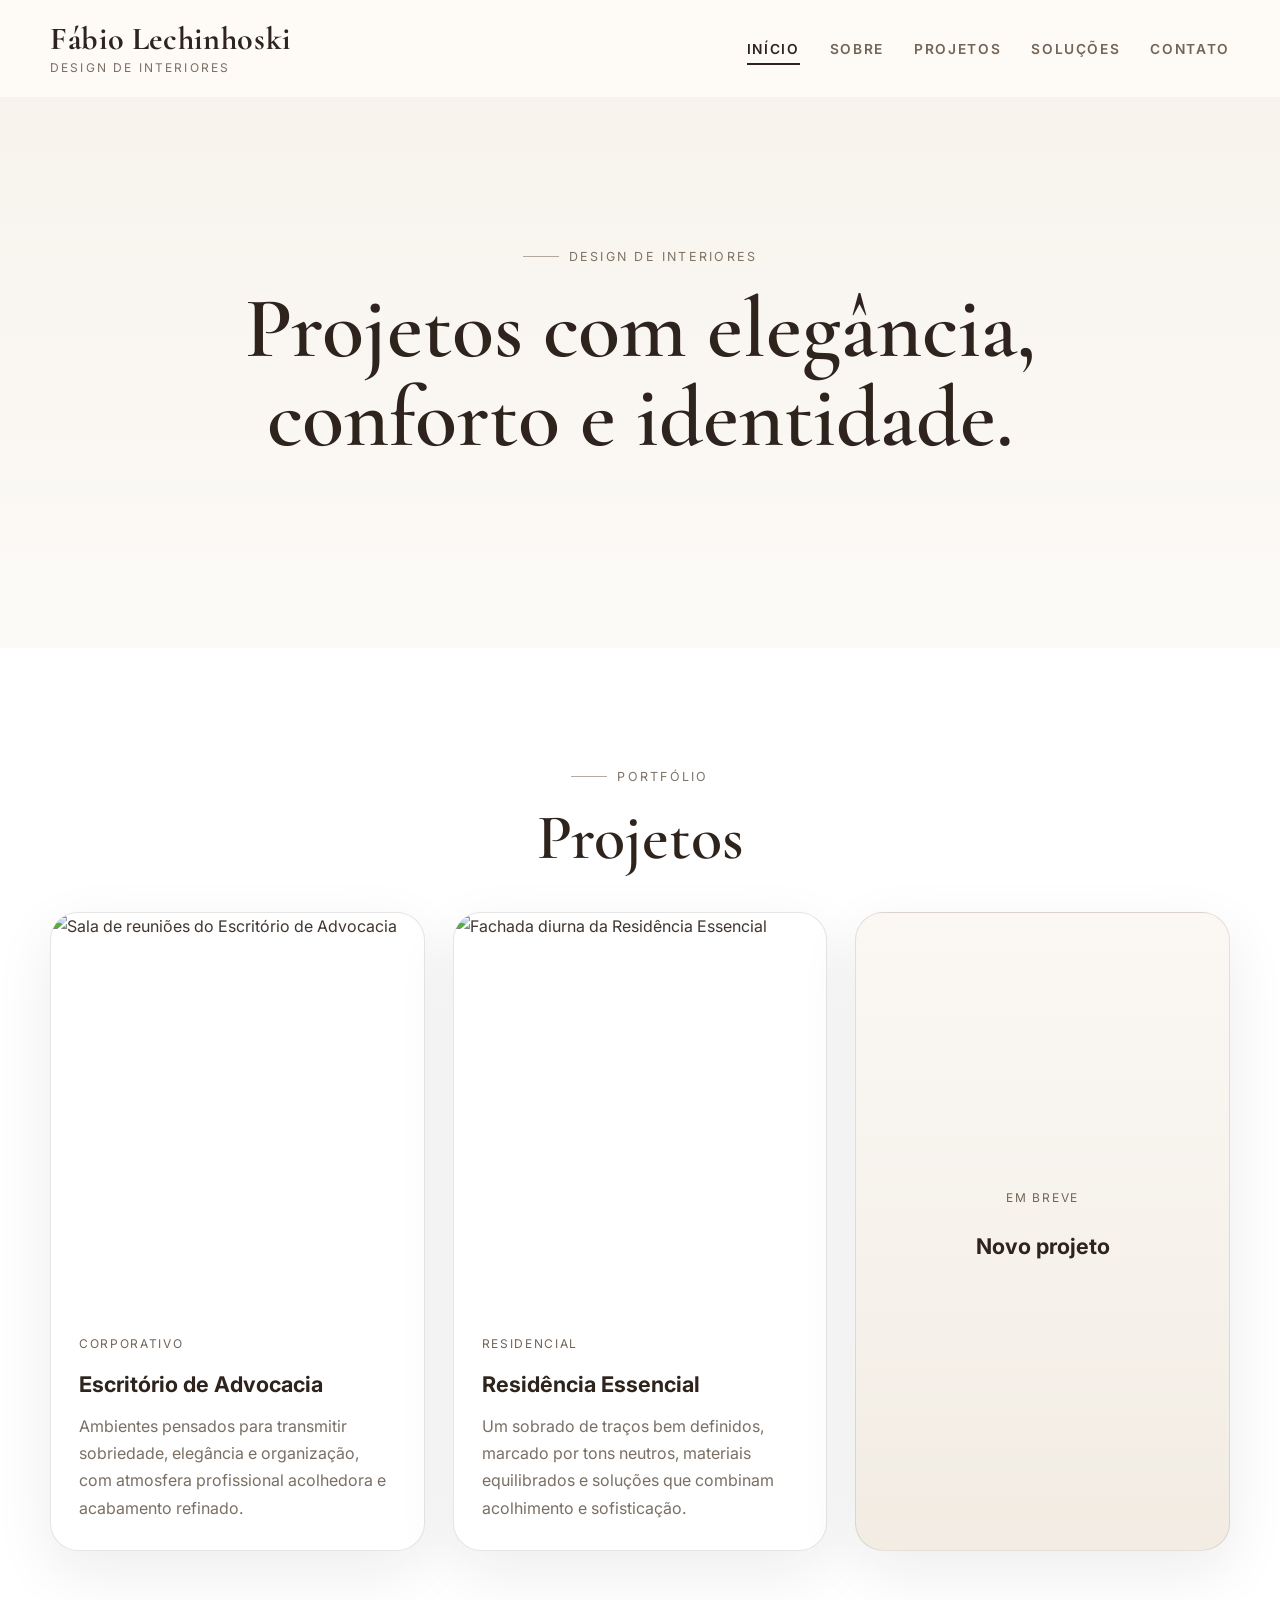
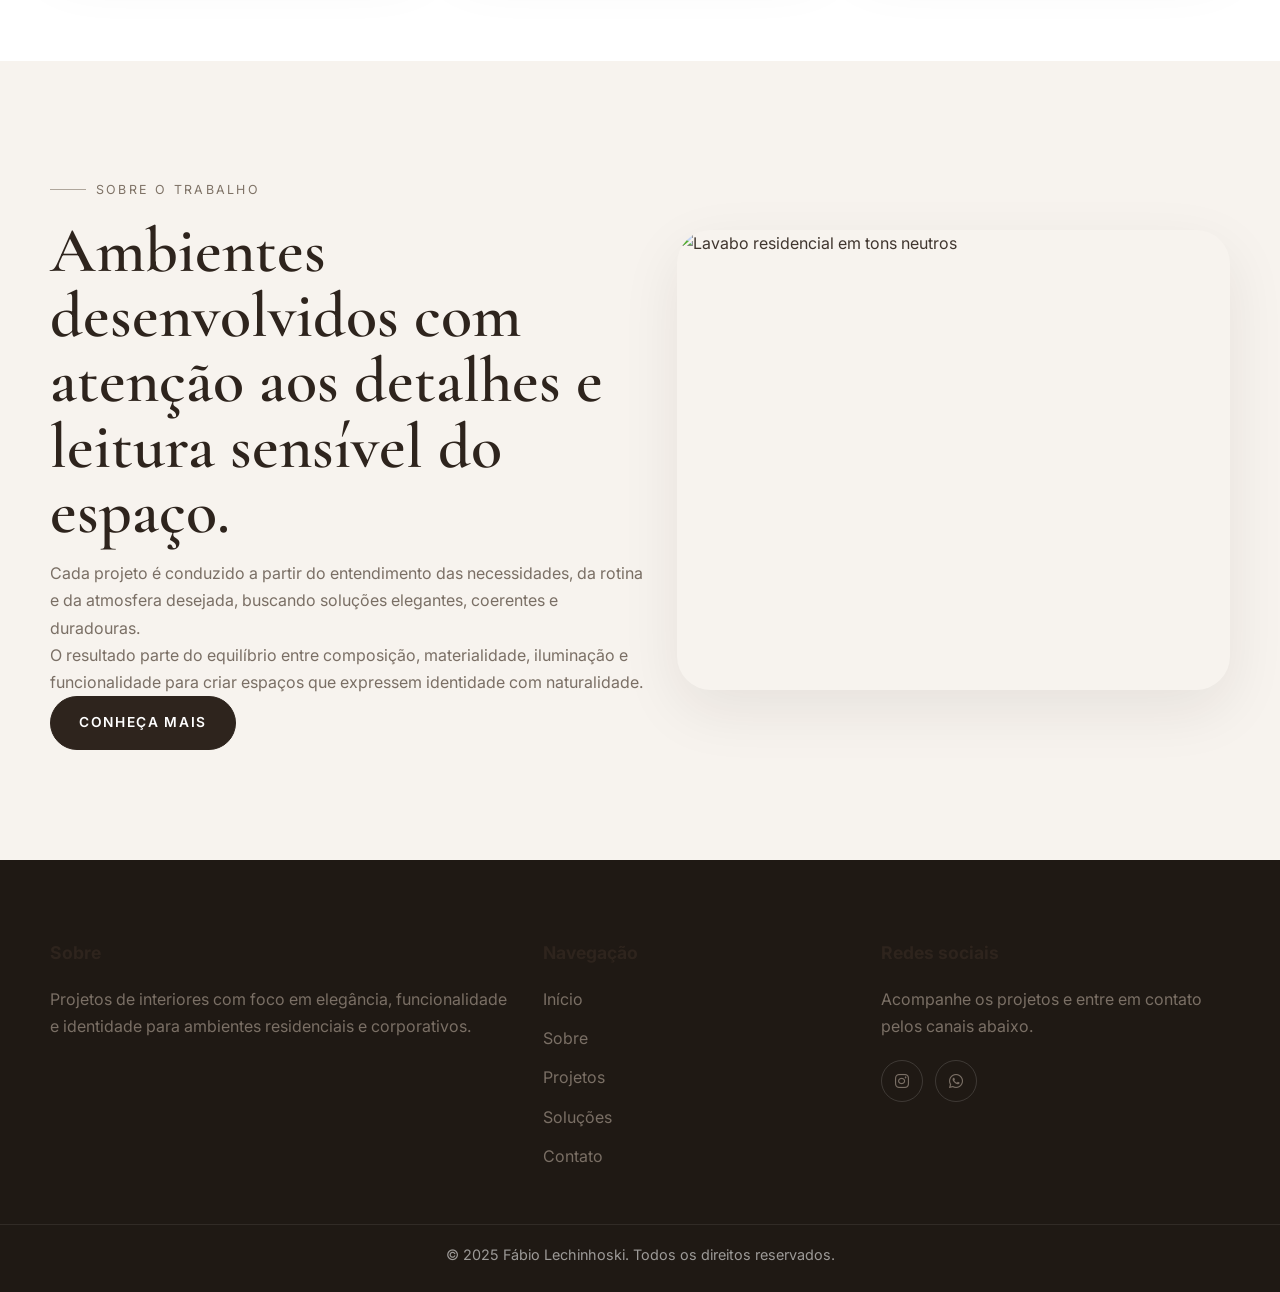
==== docs/index.html @ 0b0ee54f "Add files via upload" ====
<!DOCTYPE html>
<html lang="pt-BR">
<head>
  <meta charset="UTF-8" />
  <meta name="viewport" content="width=device-width, initial-scale=1.0" />
  <title>Fábio Lechinhoski | Design de Interiores</title>
  <meta name="description" content="Portfólio de Fábio Lechinhoski com projetos de interiores residenciais e corporativos." />
  <link rel="preconnect" href="https://fonts.googleapis.com" />
  <link rel="preconnect" href="https://fonts.gstatic.com" crossorigin />
  <link href="https://fonts.googleapis.com/css2?family=Cormorant+Garamond:wght@500;600;700&family=Inter:wght@400;500;600;700&display=swap" rel="stylesheet" />
  <link rel="stylesheet" href="https://cdnjs.cloudflare.com/ajax/libs/font-awesome/6.5.2/css/all.min.css" />
  <link rel="stylesheet" href="style.css" />
</head>
<body>
  <header class="site-header">
    <div class="container header-container">
      <a href="index.html" class="logo">
        <span class="logo-name">Fábio Lechinhoski</span>
        <span class="logo-subtitle">Design de Interiores</span>
      </a>

      <nav id="nav">
        <ul>
          <li><a href="index.html" class="active">Início</a></li>
          <li><a href="sobre.html">Sobre</a></li>
          <li><a href="projetos.html">Projetos</a></li>
          <li><a href="solucoes.html">Soluções</a></li>
          <li><a href="contato.html">Contato</a></li>
        </ul>
      </nav>

      <button class="mobile-menu" id="mobile-menu" aria-label="Abrir menu" aria-expanded="false" aria-controls="nav">
        <span class="bar"></span>
        <span class="bar"></span>
        <span class="bar"></span>
      </button>
    </div>
  </header>

  <main>
    <section class="hero hero-home">
      <div class="container hero-content hero-content-centered">
        <span class="section-kicker">Design de Interiores</span>
        <h1>Projetos com elegância, conforto e identidade.</h1>
      </div>
    </section>

    <section class="section">
      <div class="container">
        <div class="section-heading center-heading no-section-text">
          <span class="section-kicker">Portfólio</span>
          <h2>Projetos</h2>
        </div>

        <div class="project-grid home-project-grid">
          <article class="project-card">
            <a href="projetos.html#escritorio" class="project-image project-link-image">
              <img src="images/escritorio-02.png" alt="Sala de reuniões do Escritório de Advocacia" loading="lazy" />
            </a>
            <div class="project-info">
              <span class="project-tag">Corporativo</span>
              <h3>Escritório de Advocacia</h3>
              <p>
                Ambientes pensados para transmitir sobriedade, elegância e organização,
                com atmosfera profissional acolhedora e acabamento refinado.
              </p>
            </div>
          </article>

          <article class="project-card">
            <a href="projetos.html#residencia" class="project-image project-link-image">
              <img src="images/fachada-dia-01.png" alt="Fachada diurna da Residência Essencial" loading="lazy" />
            </a>
            <div class="project-info">
              <span class="project-tag">Residencial</span>
              <h3>Residência Essencial</h3>
              <p>
                Um sobrado de traços bem definidos, marcado por tons neutros,
                materiais equilibrados e soluções que combinam acolhimento e sofisticação.
              </p>
            </div>
          </article>

          <article class="project-card minimal-soon-card">
            <div class="project-info minimal-soon-content">
              <span class="project-tag">Em breve</span>
              <h3>Novo projeto</h3>
            </div>
          </article>
        </div>
      </div>
    </section>

    <section class="section section-soft">
      <div class="container split-layout">
        <div class="content-column">
          <span class="section-kicker">Sobre o trabalho</span>
          <h2>Ambientes desenvolvidos com atenção aos detalhes e leitura sensível do espaço.</h2>
          <p>
            Cada projeto é conduzido a partir do entendimento das necessidades,
            da rotina e da atmosfera desejada, buscando soluções elegantes, coerentes e duradouras.
          </p>
          <p>
            O resultado parte do equilíbrio entre composição, materialidade,
            iluminação e funcionalidade para criar espaços que expressem identidade com naturalidade.
          </p>
          <a href="sobre.html" class="btn">Conheça mais</a>
        </div>

        <div class="image-column">
          <div class="image-frame">
            <img src="images/lavabo-01.png" alt="Lavabo residencial em tons neutros" loading="lazy" />
          </div>
        </div>
      </div>
    </section>
  </main>

  <footer class="site-footer">
    <div class="container footer-container">
      <div class="footer-col">
        <h3>Sobre</h3>
        <p>Projetos de interiores com foco em elegância, funcionalidade e identidade para ambientes residenciais e corporativos.</p>
      </div>

      <div class="footer-col">
        <h3>Navegação</h3>
        <ul>
          <li><a href="index.html">Início</a></li>
          <li><a href="sobre.html">Sobre</a></li>
          <li><a href="projetos.html">Projetos</a></li>
          <li><a href="solucoes.html">Soluções</a></li>
          <li><a href="contato.html">Contato</a></li>
        </ul>
      </div>

      <div class="footer-col">
        <h3>Redes sociais</h3>
        <p>Acompanhe os projetos e entre em contato pelos canais abaixo.</p>
        <div class="social-icons">
          <a href="https://www.instagram.com/fabio.le.interiores/" target="_blank" rel="noopener" aria-label="Instagram"><i class="fa-brands fa-instagram"></i></a>
          <a href="https://bit.ly/3cHmS3p" target="_blank" rel="noopener" aria-label="WhatsApp"><i class="fa-brands fa-whatsapp"></i></a>
        </div>
      </div>
    </div>

    <div class="copyright">
      <p>&copy; 2025 Fábio Lechinhoski. Todos os direitos reservados.</p>
    </div>
  </footer>

  <script src="script.js"></script>
</body>
</html>
---- docs/style.css ----
:root {
  --color-bg: #f6f1ea;
  --color-surface: #ffffff;
  --color-surface-soft: #f7f3ee;
  --color-primary: #2e241d;
  --color-secondary: #726558;
  --color-text: #40362f;
  --color-text-soft: #7a6f65;
  --color-border: rgba(58, 47, 37, 0.12);
  --color-shadow: 0 20px 60px rgba(35, 26, 20, 0.08);
  --radius-lg: 28px;
  --radius-md: 18px;
  --radius-sm: 12px;
  --transition: all 0.35s ease;
  --header-height: 92px;
}

* {
  margin: 0;
  padding: 0;
  box-sizing: border-box;
}

html {
  scroll-behavior: smooth;
}

body {
  font-family: "Inter", sans-serif;
  color: var(--color-text);
  background: var(--color-surface);
  line-height: 1.7;
  -webkit-font-smoothing: antialiased;
}

body.menu-open {
  overflow: hidden;
}

img {
  max-width: 100%;
  display: block;
  height: auto;
}

a {
  color: inherit;
  text-decoration: none;
}

ul {
  list-style: none;
}

button,
input,
textarea,
select {
  font: inherit;
}

.container {
  width: min(1180px, calc(100% - 40px));
  margin: 0 auto;
}

.site-header {
  position: fixed;
  top: 0;
  left: 0;
  width: 100%;
  z-index: 1200;
  padding: 22px 0;
  background: rgba(255, 252, 248, 0.84);
  backdrop-filter: blur(14px);
  border-bottom: 1px solid transparent;
  transition: var(--transition);
}

.site-header.scrolled {
  padding: 16px 0;
  border-bottom-color: var(--color-border);
  box-shadow: 0 10px 30px rgba(32, 23, 18, 0.06);
}

.header-container {
  display: flex;
  align-items: center;
  justify-content: space-between;
  gap: 24px;
}

.logo {
  display: flex;
  flex-direction: column;
  line-height: 1.05;
}

.logo-name {
  font-family: "Cormorant Garamond", serif;
  font-size: 2rem;
  font-weight: 700;
  letter-spacing: 0.02em;
  color: var(--color-primary);
}

.logo-subtitle {
  font-size: 0.75rem;
  text-transform: uppercase;
  letter-spacing: 0.18em;
  color: var(--color-text-soft);
  margin-top: 6px;
}

nav ul {
  display: flex;
  align-items: center;
  gap: 30px;
}

nav a {
  position: relative;
  font-size: 0.86rem;
  font-weight: 600;
  letter-spacing: 0.12em;
  text-transform: uppercase;
  color: var(--color-secondary);
  transition: var(--transition);
}

nav a::after {
  content: "";
  position: absolute;
  left: 0;
  bottom: -8px;
  width: 0;
  height: 1.5px;
  background: var(--color-primary);
  transition: var(--transition);
}

nav a:hover,
nav a.active {
  color: var(--color-primary);
}

nav a:hover::after,
nav a.active::after {
  width: 100%;
}

.mobile-menu {
  display: none;
  width: 48px;
  height: 48px;
  border: 1px solid var(--color-border);
  border-radius: 50%;
  background: var(--color-surface);
  align-items: center;
  justify-content: center;
  flex-direction: column;
  gap: 5px;
  cursor: pointer;
  transition: var(--transition);
}

.mobile-menu .bar {
  width: 18px;
  height: 2px;
  border-radius: 999px;
  background: var(--color-primary);
  transition: var(--transition);
}

.mobile-menu.active .bar:nth-child(1) {
  transform: translateY(7px) rotate(45deg);
}

.mobile-menu.active .bar:nth-child(2) {
  opacity: 0;
}

.mobile-menu.active .bar:nth-child(3) {
  transform: translateY(-7px) rotate(-45deg);
}

.hero {
  min-height: 100vh;
  display: flex;
  align-items: center;
  padding: calc(var(--header-height) + 80px) 0 100px;
  position: relative;
}

.hero-home {
  min-height: 72vh;
  background: linear-gradient(180deg, #f7f2eb 0%, #fcfaf7 100%);
}

.hero-content {
  position: relative;
  z-index: 1;
  max-width: 760px;
  color: #fff;
}

.hero-content-centered {
  max-width: 900px;
  margin: 0 auto;
  text-align: center;
  color: var(--color-primary);
}

.hero-home .section-kicker {
  color: var(--color-secondary);
}

.hero-home h1 {
  color: var(--color-primary);
  margin-bottom: 0;
}

.section-kicker {
  display: inline-flex;
  align-items: center;
  gap: 10px;
  font-size: 0.78rem;
  letter-spacing: 0.18em;
  text-transform: uppercase;
  color: inherit;
  opacity: 0.9;
  margin-bottom: 18px;
}

.section-kicker::before {
  content: "";
  width: 36px;
  height: 1px;
  background: currentColor;
  opacity: 0.6;
}

.hero h1,
.page-header h1,
.section-heading h2,
.content-column h2,
.project-detail-header h2,
.contact-info-box h2,
.contact-form-box h2 {
  font-family: "Cormorant Garamond", serif;
  font-weight: 600;
  line-height: 1.02;
}

.hero h1 {
  font-size: clamp(3rem, 7vw, 5.4rem);
  margin-bottom: 20px;
}

.hero p {
  font-size: 1.08rem;
  max-width: 640px;
  color: rgba(255, 255, 255, 0.86);
}

.hero-actions {
  display: flex;
  flex-wrap: wrap;
  gap: 16px;
  margin-top: 36px;
}

.btn {
  display: inline-flex;
  align-items: center;
  justify-content: center;
  min-height: 54px;
  padding: 0 28px;
  border: 1px solid var(--color-primary);
  border-radius: 999px;
  background: var(--color-primary);
  color: #fff;
  font-size: 0.86rem;
  font-weight: 600;
  text-transform: uppercase;
  letter-spacing: 0.12em;
  transition: var(--transition);
  cursor: pointer;
}

.btn:hover {
  transform: translateY(-2px);
  box-shadow: 0 14px 26px rgba(44, 36, 29, 0.16);
}

.btn-outline {
  background: transparent;
  border-color: rgba(255, 255, 255, 0.45);
  color: #fff;
}

.btn-outline:hover {
  background: rgba(255, 255, 255, 0.08);
}

.btn-secondary {
  background: transparent;
  color: var(--color-primary);
  border-color: var(--color-border);
}

.btn-secondary:hover {
  background: var(--color-bg);
}

.section {
  padding: 110px 0;
}

.section-soft {
  background: var(--color-surface-soft);
}

.section-heading {
  max-width: 760px;
  margin-bottom: 56px;
}

.center-heading {
  text-align: center;
  margin-inline: auto;
}

.section-heading .section-kicker,
.content-column .section-kicker,
.page-header .section-kicker,
.project-detail-header .section-kicker,
.contact-info-box .section-kicker,
.contact-form-box .section-kicker {
  color: var(--color-secondary);
}

.section-heading h2,
.content-column h2,
.project-detail-header h2,
.contact-info-box h2,
.contact-form-box h2 {
  font-size: clamp(2.4rem, 5vw, 4rem);
  color: var(--color-primary);
  margin-bottom: 16px;
}

.section-heading p,
.content-column p,
.page-header p,
.project-detail-header p,
.contact-info-box p,
.contact-card p,
.project-info p,
.gallery-caption p,
.service-card p,
.process-card p,
.footer-col p,
.footer-col a,
.placeholder-gallery-content p,
.next-project-placeholder p {
  color: var(--color-text-soft);
}

.project-grid,
.service-grid,
.process-grid,
.contact-grid,
.split-layout,
.gallery-grid,
.footer-container {
  display: grid;
  gap: 28px;
}

.project-grid,
.service-grid {
  grid-template-columns: repeat(3, 1fr);
}

.process-grid {
  grid-template-columns: repeat(4, 1fr);
}

.project-card,
.service-card,
.process-card,
.contact-card,
.contact-form-box,
.contact-info-box,
.gallery-card,
.next-project-placeholder {
  background: var(--color-surface);
  border: 1px solid var(--color-border);
  border-radius: var(--radius-lg);
  box-shadow: var(--color-shadow);
}

.project-card,
.service-card,
.process-card,
.gallery-card {
  transition: var(--transition);
}

.project-card:hover,
.service-card:hover,
.process-card:hover,
.gallery-card:hover {
  transform: translateY(-6px);
}

.project-image {
  display: block;
  aspect-ratio: 1 / 1.04;
  overflow: hidden;
  border-radius: 26px 26px 0 0;
}

.project-image img,
.gallery-card img,
.image-frame img {
  width: 100%;
  height: 100%;
  object-fit: cover;
}

.project-link-image img,
.gallery-card img {
  transition: transform 0.55s ease;
}

.project-card:hover .project-link-image img,
.gallery-card:hover img {
  transform: scale(1.03);
}

.project-info,
.service-card,
.process-card,
.contact-info-box,
.contact-form-box,
.gallery-caption,
.placeholder-gallery-content,
.next-project-placeholder {
  padding: 28px;
}

.project-tag {
  display: inline-block;
  font-size: 0.75rem;
  letter-spacing: 0.14em;
  text-transform: uppercase;
  color: var(--color-secondary);
  margin-bottom: 12px;
}

.project-info h3,
.service-card h3,
.process-card h3,
.gallery-caption h3,
.placeholder-gallery-content h3,
.footer-col h3,
.contact-card strong {
  color: var(--color-primary);
}

.project-info h3,
.service-card h3,
.process-card h3,
.gallery-caption h3,
.placeholder-gallery-content h3 {
  font-size: 1.35rem;
  margin-bottom: 10px;
}

.minimal-soon-card,
.minimal-placeholder-card {
  background: linear-gradient(180deg, #fbf8f4 0%, #f2ece3 100%);
}

.minimal-soon-content,
.minimal-placeholder-content {
  min-height: 100%;
  display: flex;
  flex-direction: column;
  justify-content: center;
  align-items: center;
  text-align: center;
  gap: 8px;
}

.no-section-text {
  margin-bottom: 42px;
}

.split-layout,
.contact-grid {
  grid-template-columns: 1.04fr 0.96fr;
  align-items: center;
}

.image-frame {
  border-radius: 34px;
  overflow: hidden;
  box-shadow: var(--color-shadow);
  min-height: 460px;
}

.page-header {
  padding: calc(var(--header-height) + 100px) 0 84px;
  background: linear-gradient(180deg, rgba(246, 241, 234, 0.9) 0%, rgba(248, 245, 241, 0.92) 100%);
  text-align: center;
}

.page-header .container {
  max-width: 860px;
}

.page-header h1 {
  font-size: clamp(3rem, 6vw, 5rem);
  color: var(--color-primary);
  margin-bottom: 18px;
}

.service-card {
  padding: 34px 30px;
}

.service-icon {
  width: 64px;
  height: 64px;
  display: grid;
  place-items: center;
  border-radius: 50%;
  background: var(--color-bg);
  color: var(--color-primary);
  font-size: 1.35rem;
  margin-bottom: 20px;
}

.process-card span,
.placeholder-number {
  display: inline-flex;
  align-items: center;
  justify-content: center;
  width: 54px;
  height: 54px;
  border-radius: 50%;
  background: var(--color-primary);
  color: #fff;
  font-size: 0.92rem;
  font-weight: 700;
  letter-spacing: 0.08em;
  margin-bottom: 20px;
}

.project-detail-section {
  scroll-margin-top: 120px;
}

.project-detail-header {
  display: grid;
  grid-template-columns: 0.92fr 1.08fr;
  gap: 26px;
  align-items: end;
  margin-bottom: 34px;
}

.project-placeholder-header {
  margin-bottom: 28px;
}

.project-subsection + .project-subsection {
  margin-top: 52px;
}

.project-subsection-title {
  font-family: "Cormorant Garamond", serif;
  font-size: 2rem;
  font-weight: 600;
  color: var(--color-primary);
  margin-bottom: 20px;
}

.gallery-grid-two {
  grid-template-columns: repeat(2, 1fr);
}

.gallery-grid-office {
  grid-template-columns: 1.25fr 1fr 1fr;
}

.gallery-grid-residential {
  grid-template-columns: repeat(2, 1fr);
}

.gallery-card {
  overflow: hidden;
}

.gallery-featured {
  grid-row: span 2;
}

.gallery-card img {
  aspect-ratio: 4 / 3;
}

.gallery-featured img {
  aspect-ratio: 4 / 5.45;
}

.placeholder-gallery-card {
  display: grid;
  place-items: center;
  min-height: 100%;
  background: linear-gradient(180deg, #fbf8f4 0%, #f2ece3 100%);
  border-style: dashed;
}

.placeholder-gallery-content {
  text-align: left;
}

.large-placeholder-content {
  text-align: center;
  max-width: 520px;
  margin: 0 auto;
}

.next-project-placeholder {
  background: linear-gradient(180deg, #fbf8f4 0%, #f2ece3 100%);
  border-style: dashed;
  text-align: center;
}

.contact-grid {
  align-items: start;
}

.contact-card {
  display: flex;
  gap: 16px;
  align-items: flex-start;
  padding: 22px;
  margin-top: 20px;
  box-shadow: none;
}

.contact-card i {
  width: 48px;
  height: 48px;
  border-radius: 50%;
  display: grid;
  place-items: center;
  background: var(--color-bg);
  color: var(--color-primary);
  flex-shrink: 0;
}

.contact-card a {
  color: var(--color-primary);
  font-weight: 600;
  transition: var(--transition);
}

.contact-card a:hover {
  opacity: 0.72;
}

.contact-form {
  margin-top: 18px;
}

.form-row {
  display: grid;
  grid-template-columns: repeat(2, 1fr);
  gap: 16px;
}

.form-group {
  margin-bottom: 16px;
}

.form-group input,
.form-group select,
.form-group textarea {
  width: 100%;
  background: #fff;
  border: 1px solid var(--color-border);
  border-radius: 18px;
  padding: 16px 18px;
  color: var(--color-text);
  outline: none;
  transition: var(--transition);
}

.form-group textarea {
  min-height: 170px;
  resize: vertical;
}

.form-group input:focus,
.form-group select:focus,
.form-group textarea:focus {
  border-color: rgba(44, 36, 29, 0.35);
  box-shadow: 0 0 0 4px rgba(44, 36, 29, 0.06);
}

.site-footer {
  background: #1f1914;
  color: #fff;
  padding-top: 78px;
}

.footer-container {
  grid-template-columns: 1.2fr 0.8fr 0.9fr;
}

.footer-col h3 {
  font-size: 1.1rem;
  margin-bottom: 18px;
}

.footer-col p,
.footer-col ul li + li {
  margin-top: 12px;
}

.footer-col a {
  transition: var(--transition);
}

.footer-col a:hover {
  color: #fff;
}

.social-icons {
  display: flex;
  gap: 12px;
  margin-top: 20px;
}

.social-icons a {
  width: 42px;
  height: 42px;
  border: 1px solid rgba(255, 255, 255, 0.14);
  border-radius: 50%;
  display: grid;
  place-items: center;
  transition: var(--transition);
}

.social-icons a:hover {
  transform: translateY(-2px);
  background: rgba(255, 255, 255, 0.08);
}

.copyright {
  margin-top: 54px;
  border-top: 1px solid rgba(255, 255, 255, 0.08);
  padding: 18px 0 24px;
  text-align: center;
}

.copyright p {
  color: rgba(255, 255, 255, 0.56);
  font-size: 0.9rem;
}



.profile-photo-frame {
  width: min(340px, 100%);
  aspect-ratio: 1 / 1;
  min-height: auto;
  margin-left: auto;
  border-radius: 50%;
}

.profile-photo {
  width: 100%;
  height: 100%;
  object-fit: cover;
  object-position: center top;
}

@media (max-width: 1100px) {
  .project-grid,
  .service-grid,
  .footer-container,
  .split-layout,
  .contact-grid,
  .gallery-grid-office,
  .gallery-grid-residential,
  .project-detail-header {
    grid-template-columns: 1fr;
  }

  .process-grid {
    grid-template-columns: repeat(2, 1fr);
  }

  .gallery-featured {
    grid-row: auto;
  }

  .gallery-featured img,
  .gallery-card img {
    aspect-ratio: 4 / 3;
  }

  .profile-photo-frame {
    margin: 0 auto;
  }
}

@media (max-width: 860px) {
  :root {
    --header-height: 84px;
  }

  .mobile-menu {
    display: inline-flex;
  }

  nav {
    position: fixed;
    top: var(--header-height);
    right: -100%;
    width: min(360px, 84vw);
    height: calc(100vh - var(--header-height));
    background: rgba(255, 252, 248, 0.98);
    backdrop-filter: blur(18px);
    padding: 32px 26px;
    border-left: 1px solid var(--color-border);
    transition: right 0.35s ease;
  }

  nav.active {
    right: 0;
  }

  nav ul {
    flex-direction: column;
    align-items: flex-start;
    gap: 20px;
  }

  .hero {
    min-height: auto;
    padding: calc(var(--header-height) + 70px) 0 80px;
  }

  .hero h1 {
    font-size: clamp(2.8rem, 10vw, 4.2rem);
  }

  .form-row,
  .process-grid {
    grid-template-columns: 1fr;
  }

  .page-header {
    padding-top: calc(var(--header-height) + 74px);
  }
}

@media (max-width: 640px) {
  .container {
    width: min(100% - 28px, 1180px);
  }

  .section,
  .page-header {
    padding-bottom: 76px;
  }

  .section {
    padding-top: 84px;
  }

  .logo-name {
    font-size: 1.7rem;
  }

  .hero p,
  .section-heading p,
  .content-column p,
  .page-header p,
  .project-detail-header p {
    font-size: 0.96rem;
  }

  .project-info,
  .service-card,
  .process-card,
  .contact-info-box,
  .contact-form-box,
  .gallery-caption,
  .placeholder-gallery-content,
  .next-project-placeholder {
    padding: 24px 22px;
  }

  .image-frame {
    min-height: 320px;
  }

  .btn {
    width: 100%;
  }

  .hero-actions {
    align-items: stretch;
  }
}
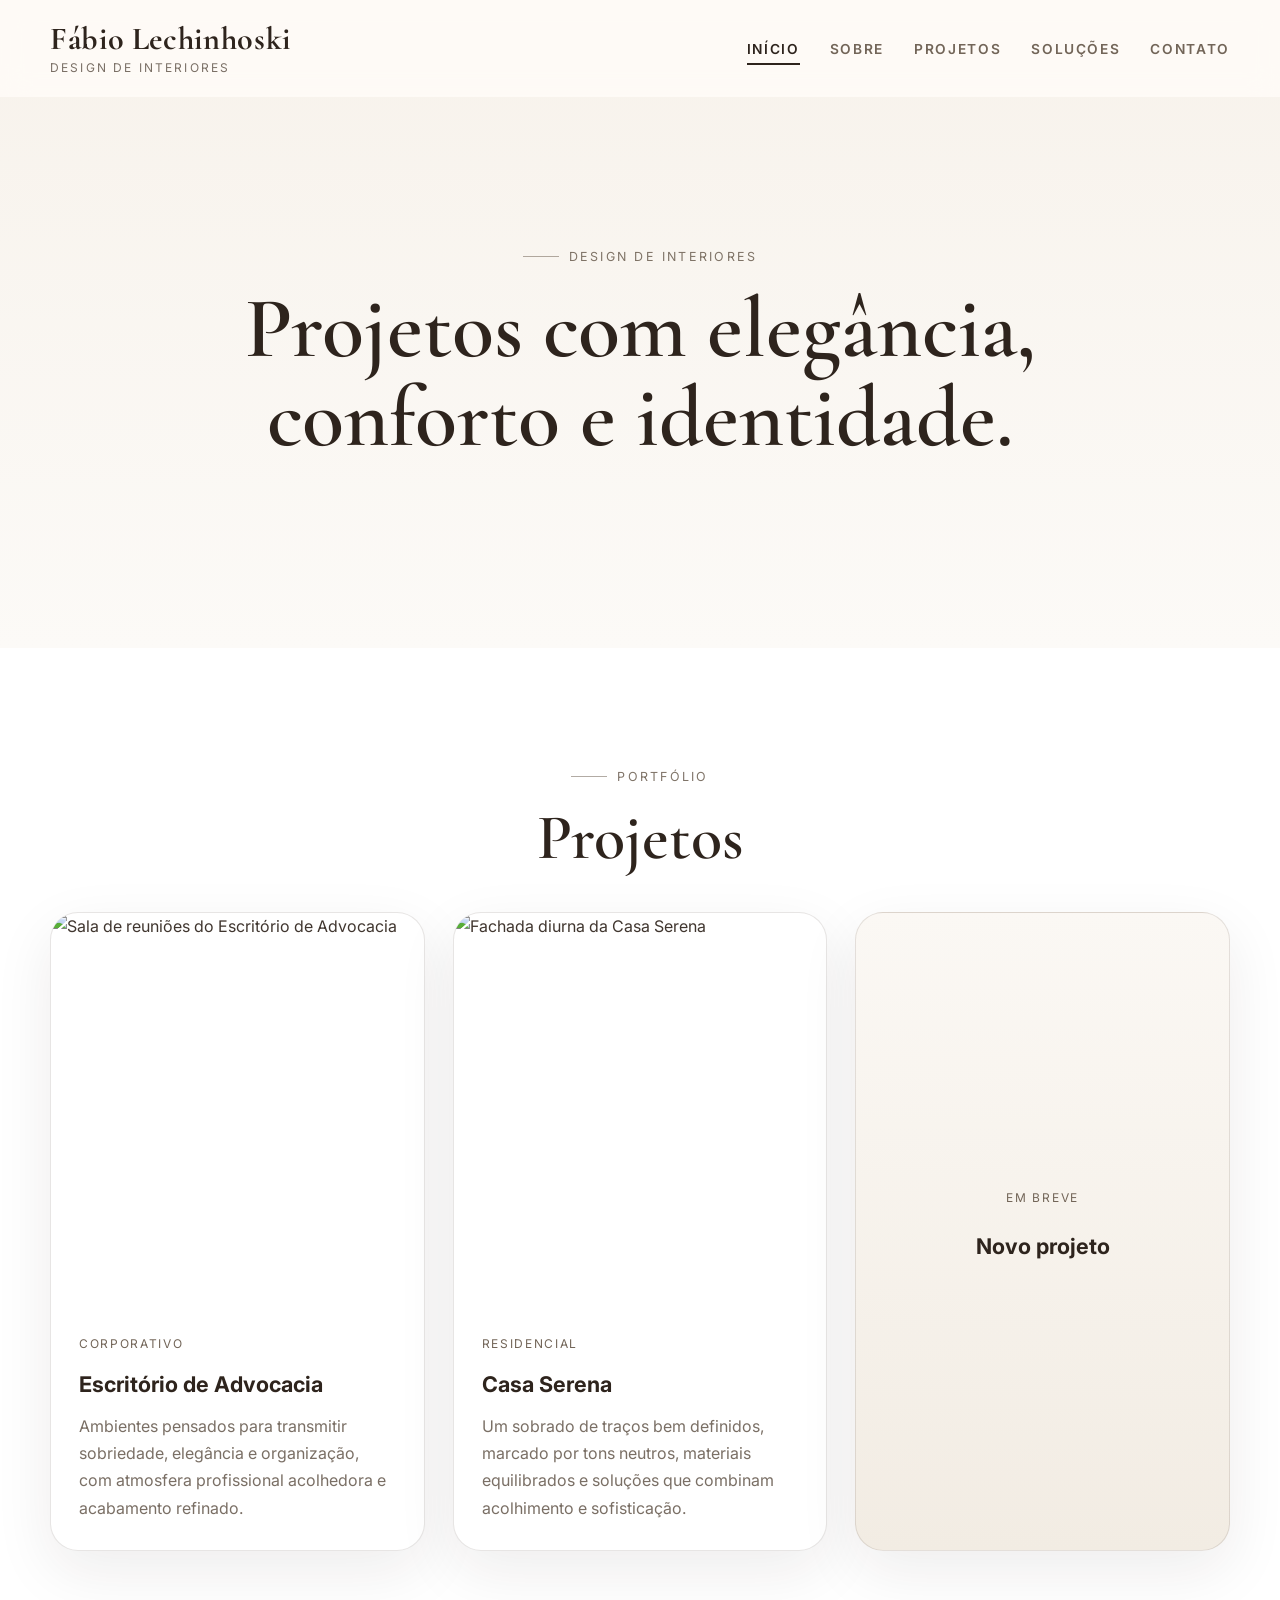
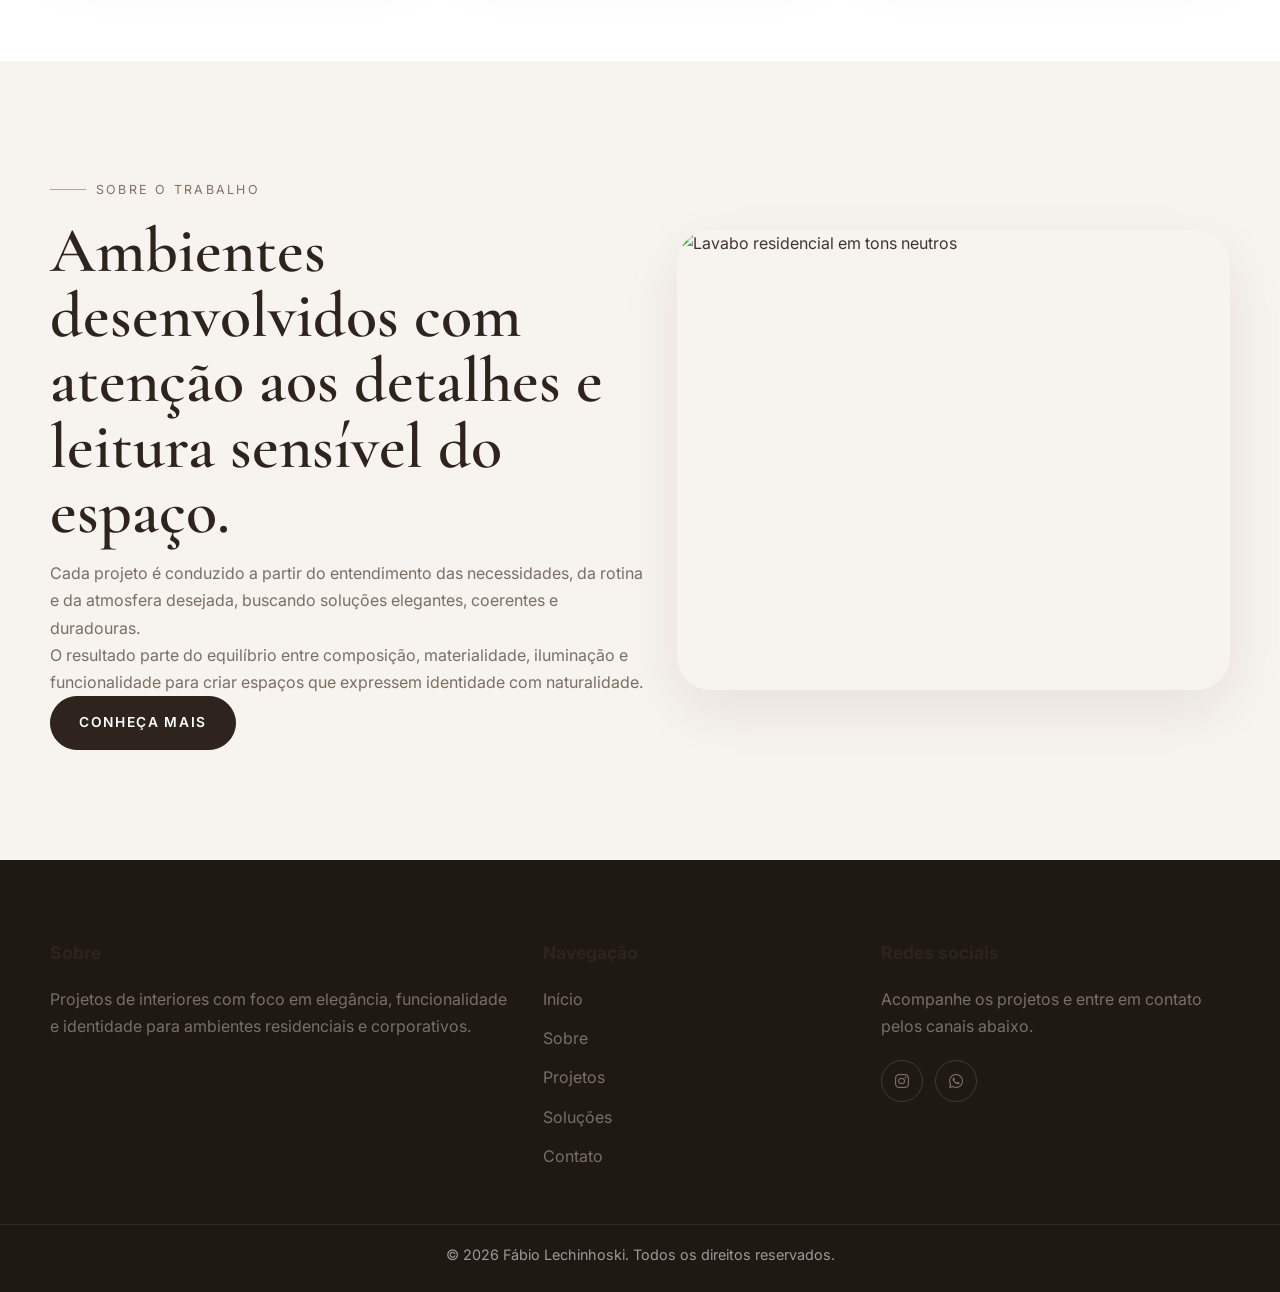
==== commit d4d254a1: "Add files via upload" ====
--- a/docs/index.html
+++ b/docs/index.html
@@ -69,11 +69,11 @@
 
           <article class="project-card">
             <a href="projetos.html#residencia" class="project-image project-link-image">
-              <img src="images/fachada-dia-01.png" alt="Fachada diurna da Residência Essencial" loading="lazy" />
+              <img src="images/fachada-dia-01.png" alt="Fachada diurna da Casa Serena" loading="lazy" />
             </a>
             <div class="project-info">
               <span class="project-tag">Residencial</span>
-              <h3>Residência Essencial</h3>
+              <h3>Casa Serena</h3>
               <p>
                 Um sobrado de traços bem definidos, marcado por tons neutros,
                 materiais equilibrados e soluções que combinam acolhimento e sofisticação.
@@ -145,7 +145,7 @@
     </div>
 
     <div class="copyright">
-      <p>&copy; 2025 Fábio Lechinhoski. Todos os direitos reservados.</p>
+      <p>&copy; 2026 Fábio Lechinhoski. Todos os direitos reservados.</p>
     </div>
   </footer>
 
--- a/docs/style.css
+++ b/docs/style.css
@@ -791,6 +791,59 @@
   object-position: center top;
 }
 
+
+.lightbox-enabled {
+  cursor: zoom-in;
+}
+
+.lightbox-overlay {
+  position: fixed;
+  inset: 0;
+  display: flex;
+  align-items: center;
+  justify-content: center;
+  padding: 28px;
+  background: rgba(20, 15, 12, 0.88);
+  opacity: 0;
+  visibility: hidden;
+  pointer-events: none;
+  transition: opacity 0.3s ease, visibility 0.3s ease;
+  z-index: 4000;
+}
+
+.lightbox-overlay.active {
+  opacity: 1;
+  visibility: visible;
+  pointer-events: auto;
+}
+
+.lightbox-overlay img {
+  width: auto;
+  max-width: min(94vw, 1400px);
+  max-height: 92vh;
+  height: auto;
+  object-fit: contain;
+  border-radius: 18px;
+  box-shadow: 0 24px 70px rgba(0, 0, 0, 0.34);
+}
+
+.lightbox-close {
+  position: absolute;
+  top: 18px;
+  right: 18px;
+  width: 42px;
+  height: 42px;
+  border: 0;
+  border-radius: 50%;
+  background: rgba(255, 255, 255, 0.14);
+  color: #fff;
+  display: grid;
+  place-items: center;
+  font-size: 1.4rem;
+  line-height: 1;
+  cursor: pointer;
+}
+
 @media (max-width: 1100px) {
   .project-grid,
   .service-grid,
@@ -799,6 +852,7 @@
   .contact-grid,
   .gallery-grid-office,
   .gallery-grid-residential,
+  .gallery-grid-two,
   .project-detail-header {
     grid-template-columns: 1fr;
   }
@@ -832,14 +886,14 @@
 
   nav {
     position: fixed;
-    top: var(--header-height);
+    top: 0;
     right: -100%;
-    width: min(360px, 84vw);
-    height: calc(100vh - var(--header-height));
+    width: 100%;
+    height: 100vh;
     background: rgba(255, 252, 248, 0.98);
     backdrop-filter: blur(18px);
-    padding: 32px 26px;
-    border-left: 1px solid var(--color-border);
+    padding: calc(var(--header-height) + 20px) 26px 32px;
+    border-left: 0;
     transition: right 0.35s ease;
   }
 
@@ -865,6 +919,20 @@
   .form-row,
   .process-grid {
     grid-template-columns: 1fr;
+  }
+
+  .gallery-grid-two,
+  .gallery-grid-office,
+  .gallery-grid-residential {
+    grid-template-columns: 1fr;
+  }
+
+  .gallery-card img,
+  .gallery-featured img {
+    aspect-ratio: auto;
+    height: auto;
+    object-fit: contain;
+    background: var(--color-surface-soft);
   }
 
   .page-header {
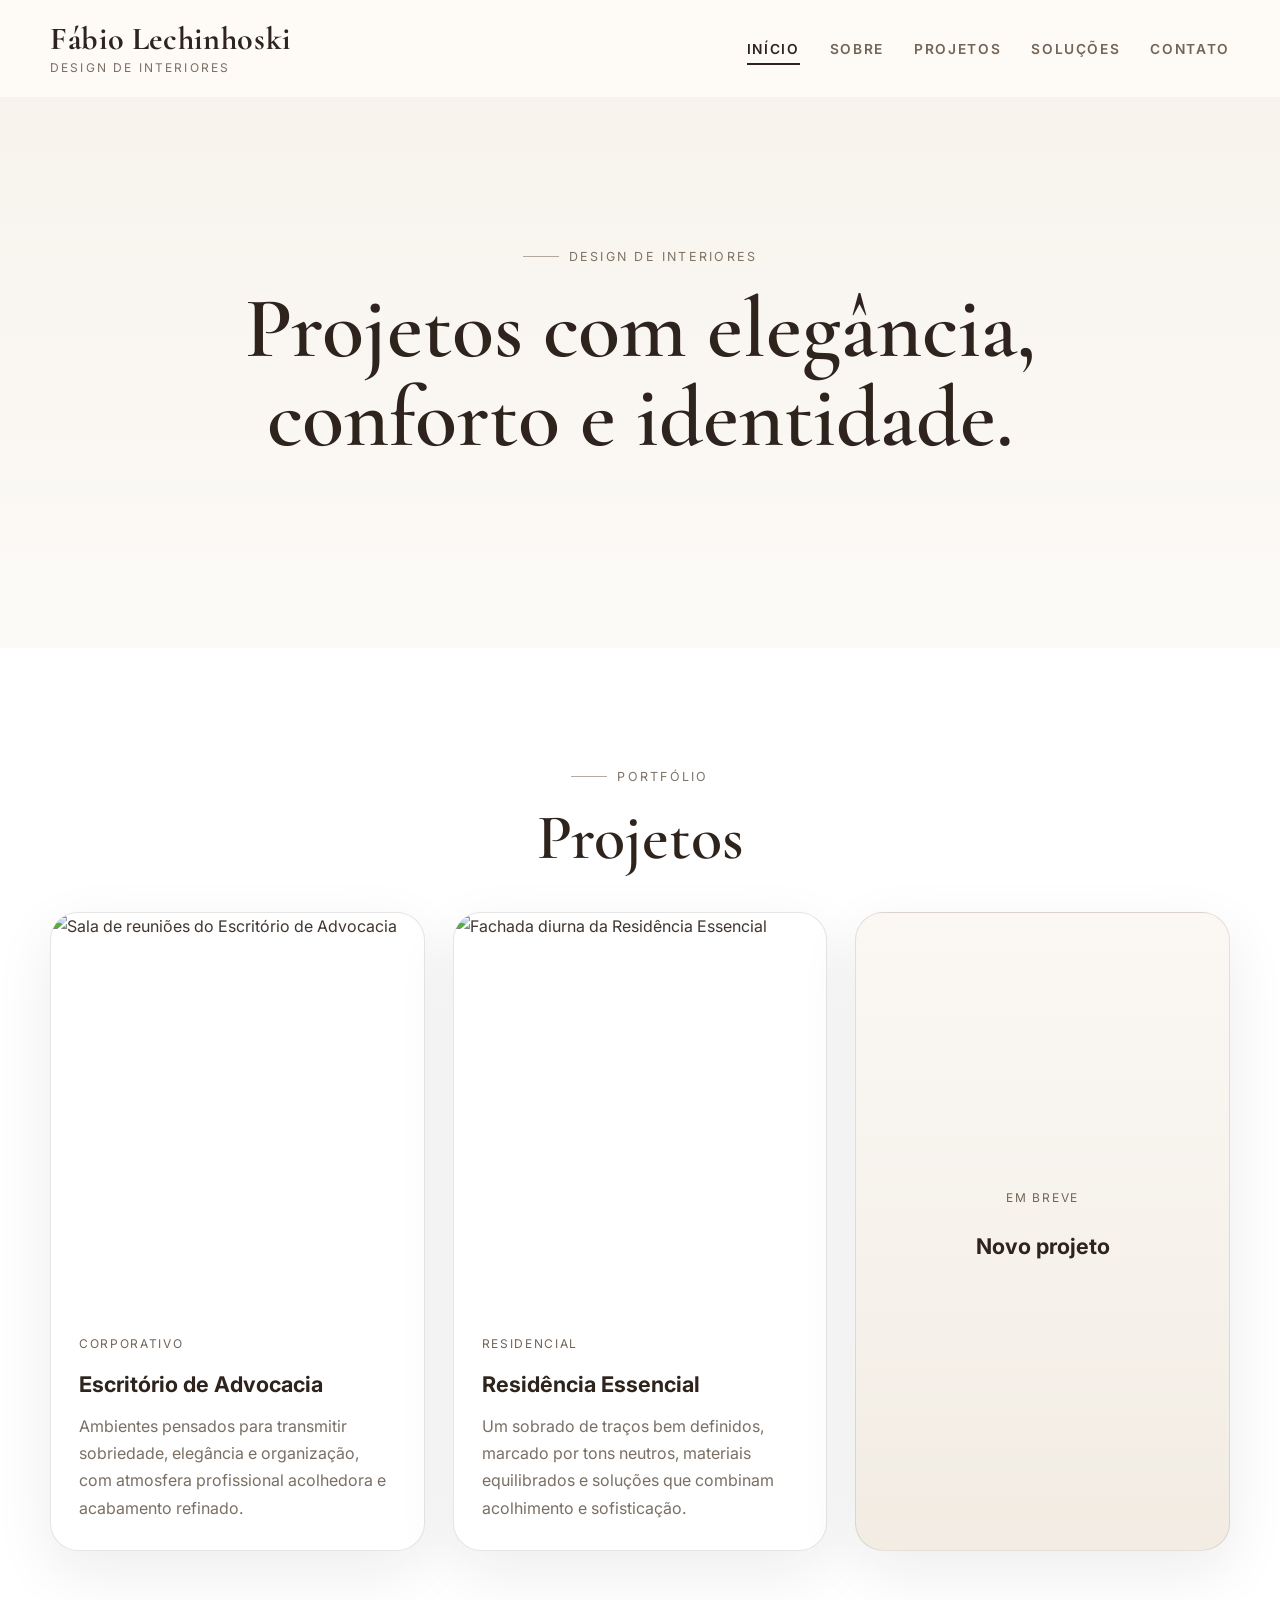
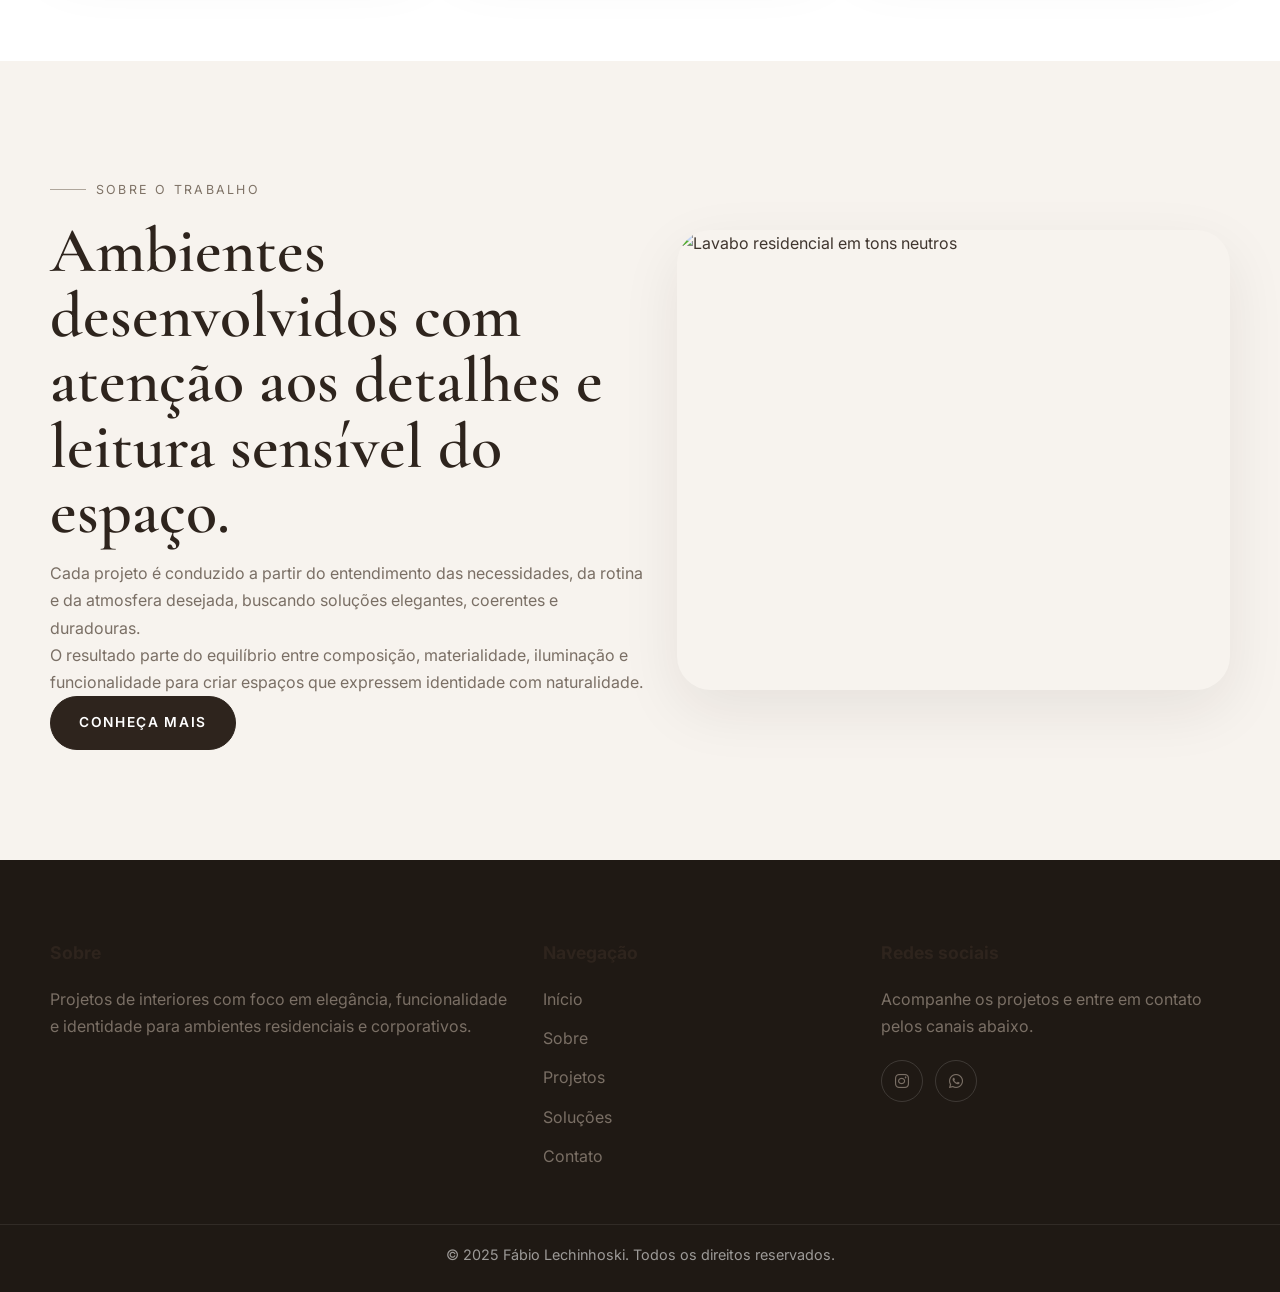
==== commit 110740c7: "Bugfixes and improvements." ====
--- a/docs/index.html
+++ b/docs/index.html
@@ -69,11 +69,11 @@
 
           <article class="project-card">
             <a href="projetos.html#residencia" class="project-image project-link-image">
-              <img src="images/fachada-dia-01.png" alt="Fachada diurna da Casa Serena" loading="lazy" />
+              <img src="images/fachada-dia-01.png" alt="Fachada diurna da Residência Essencial" loading="lazy" />
             </a>
             <div class="project-info">
               <span class="project-tag">Residencial</span>
-              <h3>Casa Serena</h3>
+              <h3>Residência Essencial</h3>
               <p>
                 Um sobrado de traços bem definidos, marcado por tons neutros,
                 materiais equilibrados e soluções que combinam acolhimento e sofisticação.
@@ -109,7 +109,7 @@
 
         <div class="image-column">
           <div class="image-frame">
-            <img src="images/lavabo-01.png" alt="Lavabo residencial em tons neutros" loading="lazy" />
+            <img src="images/lavabo-02.png" alt="Lavabo residencial em tons neutros" loading="lazy" />
           </div>
         </div>
       </div>
@@ -145,7 +145,7 @@
     </div>
 
     <div class="copyright">
-      <p>&copy; 2026 Fábio Lechinhoski. Todos os direitos reservados.</p>
+      <p>&copy; 2025 Fábio Lechinhoski. Todos os direitos reservados.</p>
     </div>
   </footer>
 
--- a/docs/style.css
+++ b/docs/style.css
@@ -791,59 +791,6 @@
   object-position: center top;
 }
 
-
-.lightbox-enabled {
-  cursor: zoom-in;
-}
-
-.lightbox-overlay {
-  position: fixed;
-  inset: 0;
-  display: flex;
-  align-items: center;
-  justify-content: center;
-  padding: 28px;
-  background: rgba(20, 15, 12, 0.88);
-  opacity: 0;
-  visibility: hidden;
-  pointer-events: none;
-  transition: opacity 0.3s ease, visibility 0.3s ease;
-  z-index: 4000;
-}
-
-.lightbox-overlay.active {
-  opacity: 1;
-  visibility: visible;
-  pointer-events: auto;
-}
-
-.lightbox-overlay img {
-  width: auto;
-  max-width: min(94vw, 1400px);
-  max-height: 92vh;
-  height: auto;
-  object-fit: contain;
-  border-radius: 18px;
-  box-shadow: 0 24px 70px rgba(0, 0, 0, 0.34);
-}
-
-.lightbox-close {
-  position: absolute;
-  top: 18px;
-  right: 18px;
-  width: 42px;
-  height: 42px;
-  border: 0;
-  border-radius: 50%;
-  background: rgba(255, 255, 255, 0.14);
-  color: #fff;
-  display: grid;
-  place-items: center;
-  font-size: 1.4rem;
-  line-height: 1;
-  cursor: pointer;
-}
-
 @media (max-width: 1100px) {
   .project-grid,
   .service-grid,
@@ -852,7 +799,6 @@
   .contact-grid,
   .gallery-grid-office,
   .gallery-grid-residential,
-  .gallery-grid-two,
   .project-detail-header {
     grid-template-columns: 1fr;
   }
@@ -875,6 +821,17 @@
   }
 }
 
+
+@media (max-width: 860px) {
+  .gallery-grid-two {
+    grid-template-columns: 1fr;
+  }
+
+  .facade-mobile-clean .gallery-caption {
+    display: none;
+  }
+}
+
 @media (max-width: 860px) {
   :root {
     --header-height: 84px;
@@ -886,14 +843,14 @@
 
   nav {
     position: fixed;
-    top: 0;
+    top: var(--header-height);
     right: -100%;
-    width: 100%;
-    height: 100vh;
+    width: min(360px, 84vw);
+    height: calc(100vh - var(--header-height));
     background: rgba(255, 252, 248, 0.98);
     backdrop-filter: blur(18px);
-    padding: calc(var(--header-height) + 20px) 26px 32px;
-    border-left: 0;
+    padding: 32px 26px;
+    border-left: 1px solid var(--color-border);
     transition: right 0.35s ease;
   }
 
@@ -919,20 +876,6 @@
   .form-row,
   .process-grid {
     grid-template-columns: 1fr;
-  }
-
-  .gallery-grid-two,
-  .gallery-grid-office,
-  .gallery-grid-residential {
-    grid-template-columns: 1fr;
-  }
-
-  .gallery-card img,
-  .gallery-featured img {
-    aspect-ratio: auto;
-    height: auto;
-    object-fit: contain;
-    background: var(--color-surface-soft);
   }
 
   .page-header {
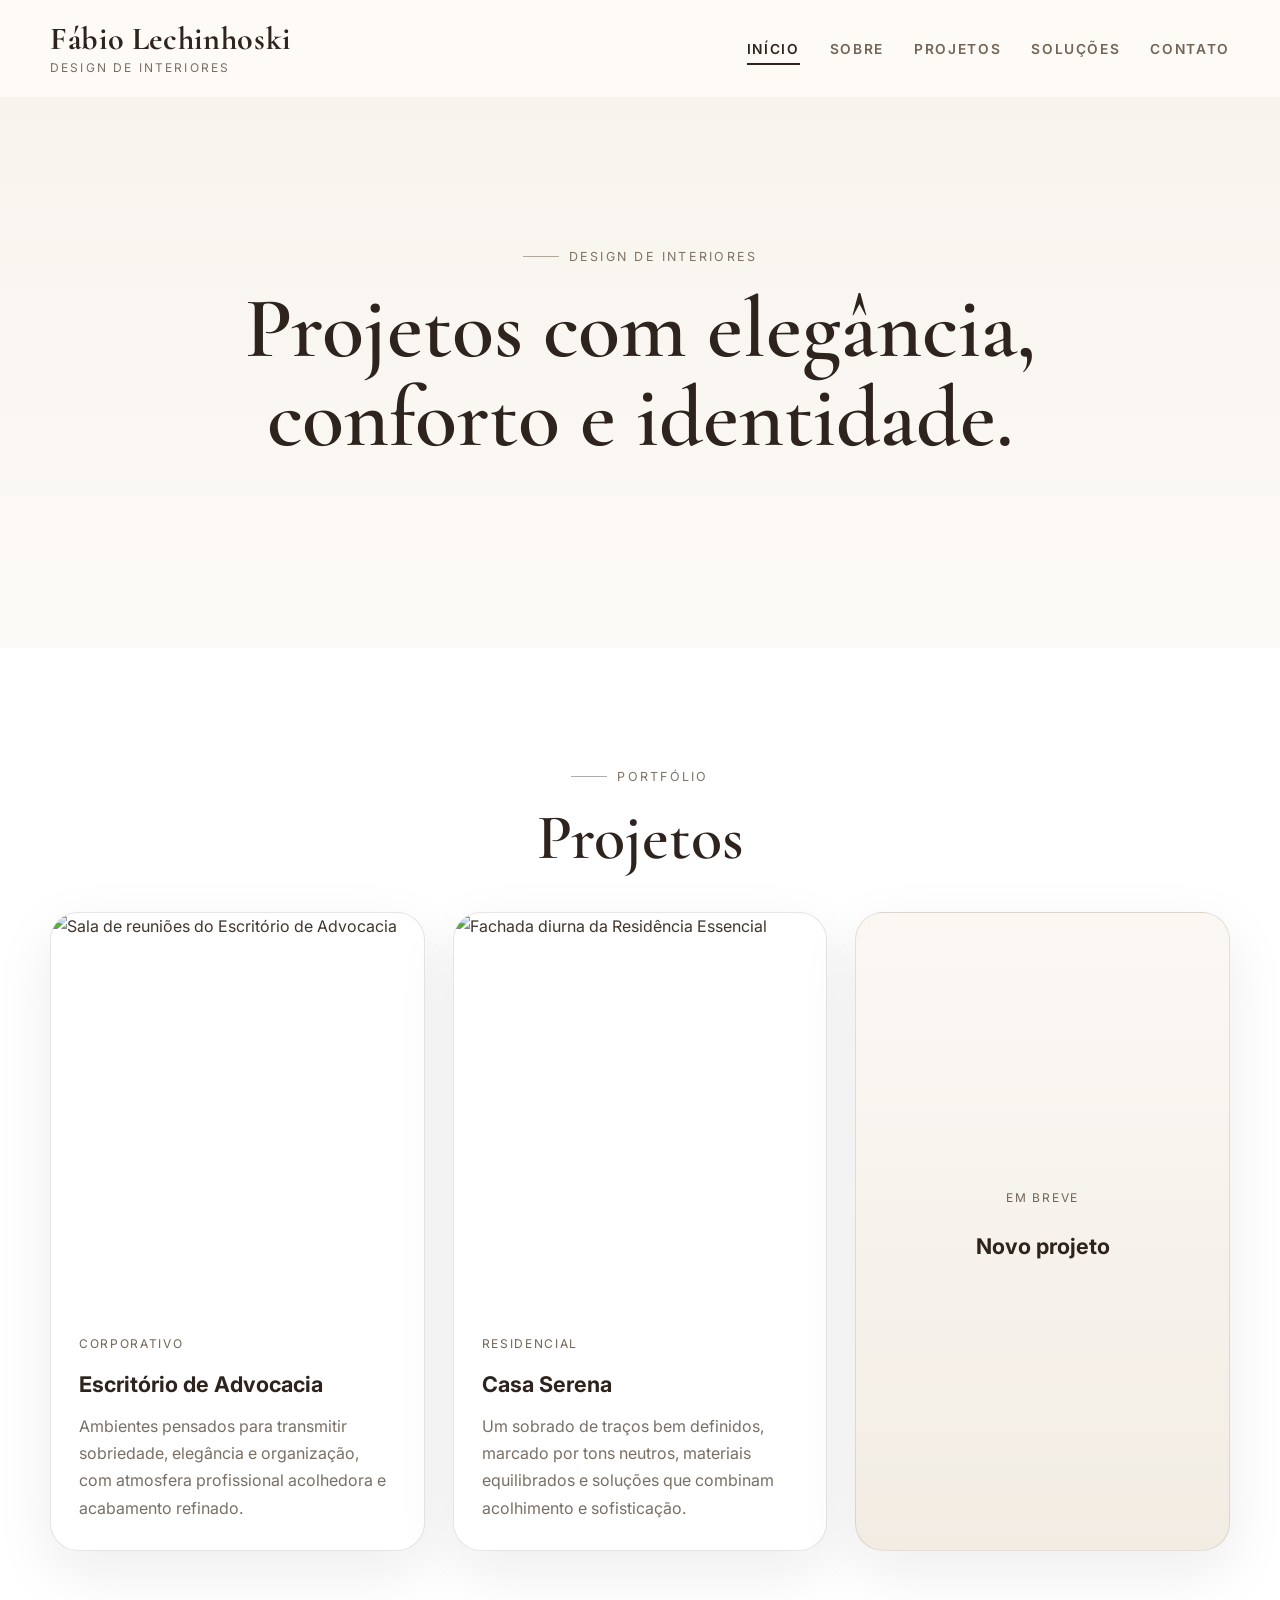
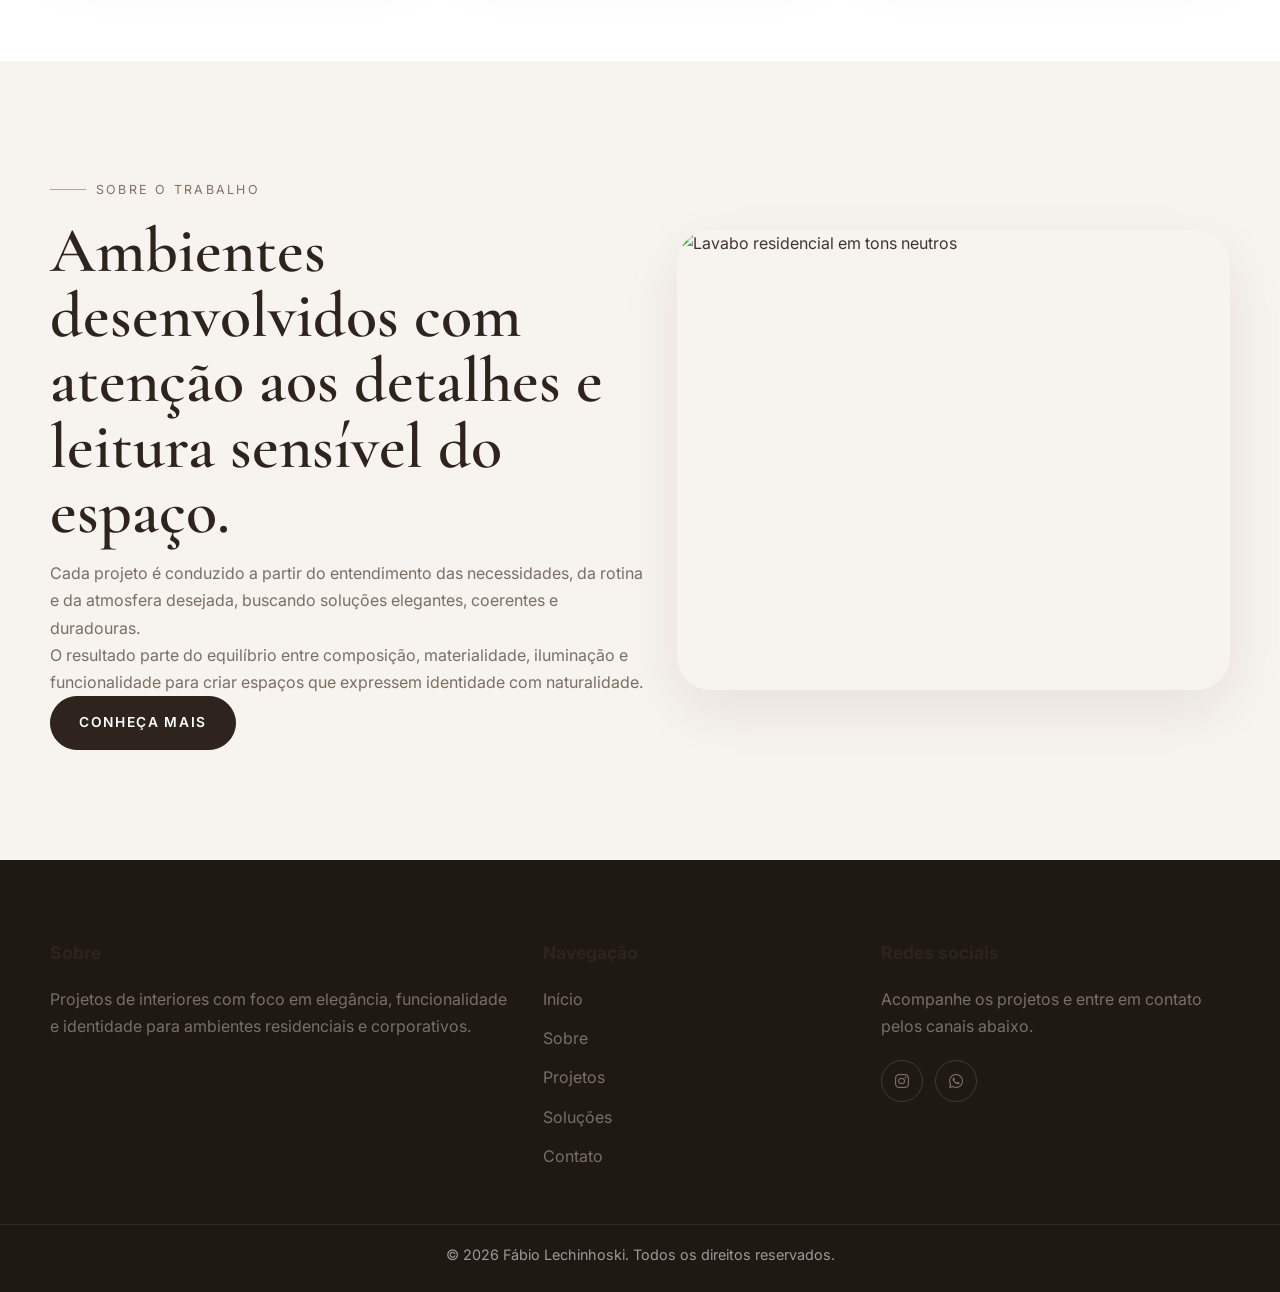
==== commit 23a8e6d7: "Update project name and copyright year in index.html" ====
--- a/docs/index.html
+++ b/docs/index.html
@@ -73,7 +73,7 @@
             </a>
             <div class="project-info">
               <span class="project-tag">Residencial</span>
-              <h3>Residência Essencial</h3>
+              <h3>Casa Serena</h3>
               <p>
                 Um sobrado de traços bem definidos, marcado por tons neutros,
                 materiais equilibrados e soluções que combinam acolhimento e sofisticação.
@@ -145,7 +145,7 @@
     </div>
 
     <div class="copyright">
-      <p>&copy; 2025 Fábio Lechinhoski. Todos os direitos reservados.</p>
+      <p>&copy; 2026 Fábio Lechinhoski. Todos os direitos reservados.</p>
     </div>
   </footer>
 
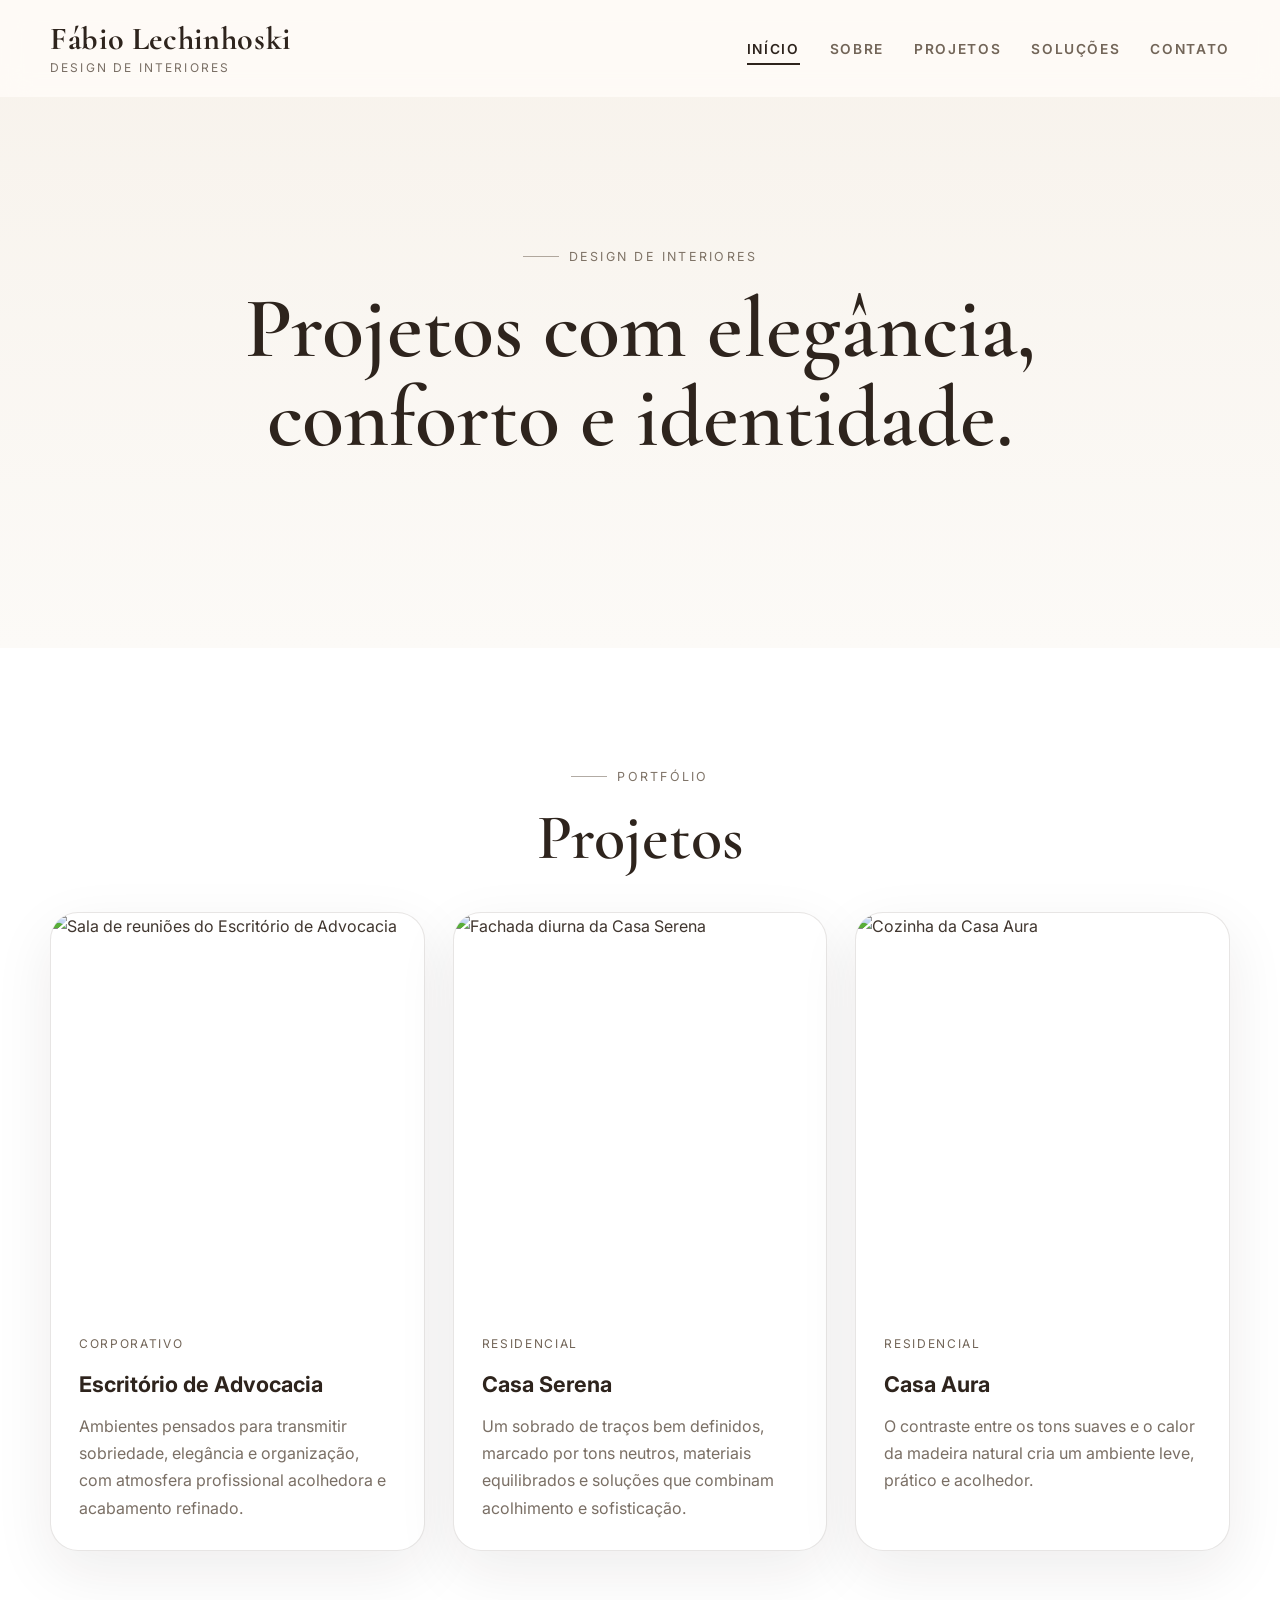
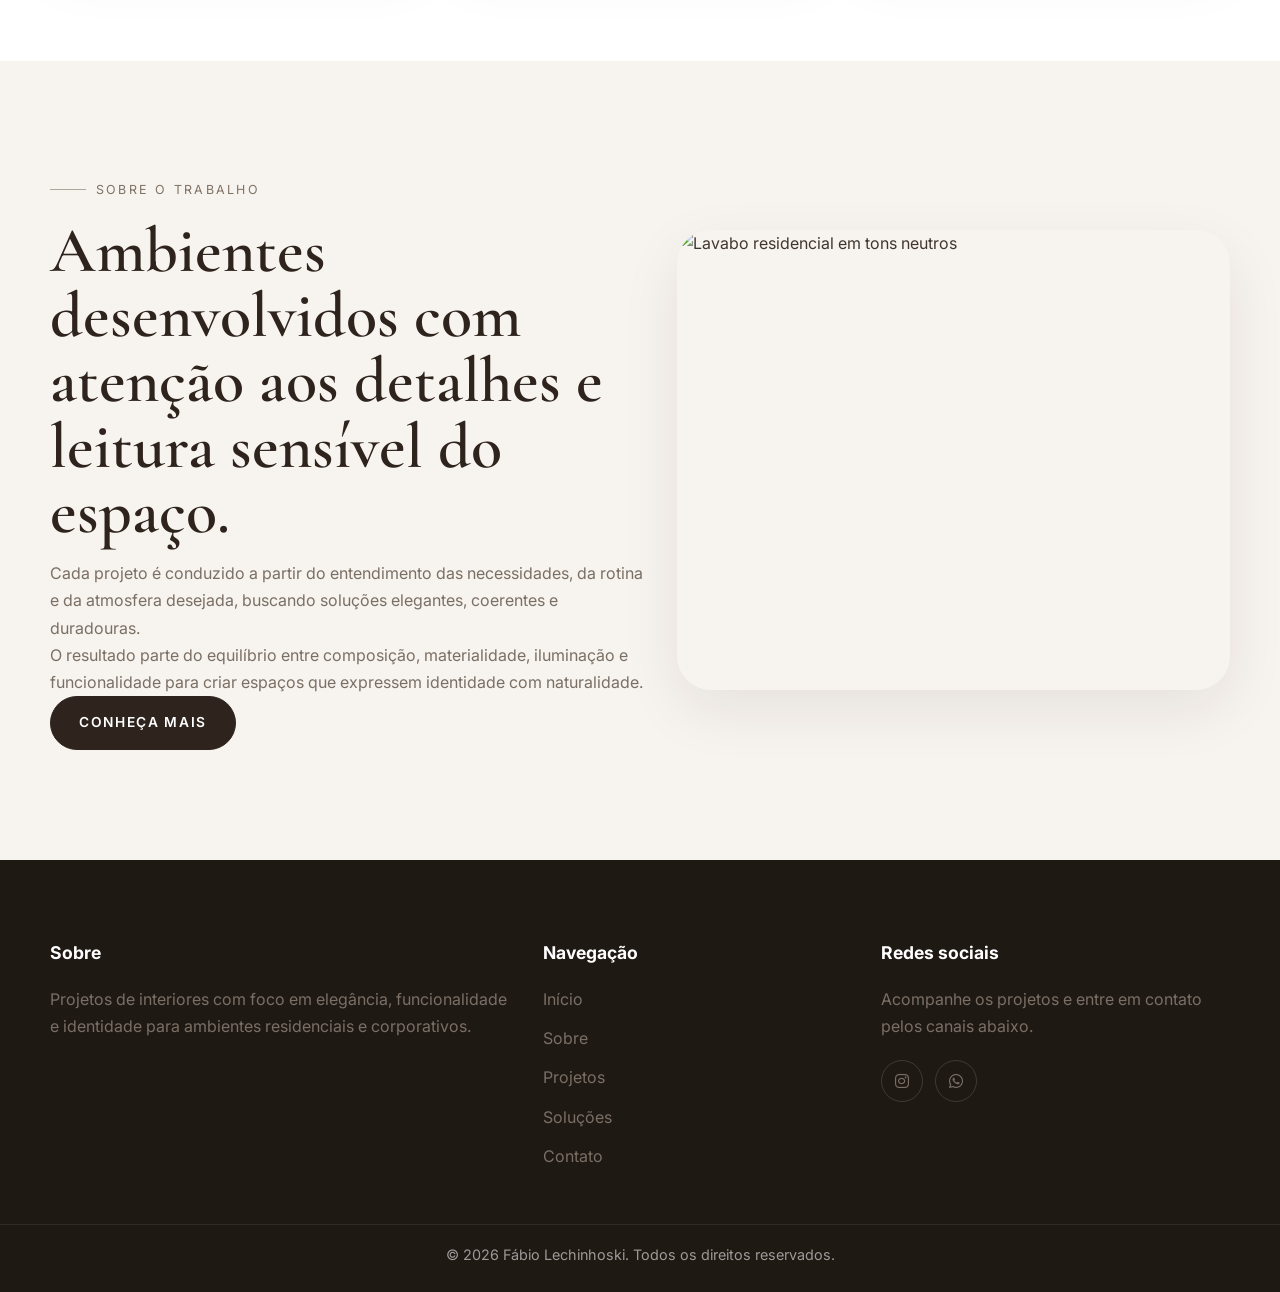
==== commit 387c1b0a: "Novo projeto incluído." ====
--- a/docs/index.html
+++ b/docs/index.html
@@ -69,7 +69,7 @@
 
           <article class="project-card">
             <a href="projetos.html#residencia" class="project-image project-link-image">
-              <img src="images/fachada-dia-01.png" alt="Fachada diurna da Residência Essencial" loading="lazy" />
+              <img src="images/fachada-dia-01.png" alt="Fachada diurna da Casa Serena" loading="lazy" />
             </a>
             <div class="project-info">
               <span class="project-tag">Residencial</span>
@@ -81,10 +81,16 @@
             </div>
           </article>
 
-          <article class="project-card minimal-soon-card">
-            <div class="project-info minimal-soon-content">
-              <span class="project-tag">Em breve</span>
-              <h3>Novo projeto</h3>
+          <article class="project-card">
+            <a href="projetos.html#casa-aura" class="project-image project-link-image">
+              <img src="images/cozinha-01.png" alt="Cozinha da Casa Aura" loading="lazy" />
+            </a>
+            <div class="project-info">
+              <span class="project-tag">Residencial</span>
+              <h3>Casa Aura</h3>
+              <p>
+                O contraste entre os tons suaves e o calor da madeira natural cria um ambiente leve, prático e acolhedor.
+              </p>
             </div>
           </article>
         </div>
@@ -151,4 +157,4 @@
 
   <script src="script.js"></script>
 </body>
-</html>
+</html>
--- a/docs/style.css
+++ b/docs/style.css
@@ -843,13 +843,13 @@
 
   nav {
     position: fixed;
-    top: var(--header-height);
+    top: 0;
     right: -100%;
     width: min(360px, 84vw);
-    height: calc(100vh - var(--header-height));
+    height: 100vh;
     background: rgba(255, 252, 248, 0.98);
     backdrop-filter: blur(18px);
-    padding: 32px 26px;
+    padding: calc(var(--header-height) + 12px) 26px 32px;
     border-left: 1px solid var(--color-border);
     transition: right 0.35s ease;
   }
@@ -932,3 +932,56 @@
     align-items: stretch;
   }
 }
+
+.footer-col h3 {
+  color: #ffffff;
+}
+
+.project-link-image img,
+.gallery-card img {
+  cursor: zoom-in;
+}
+
+.lightbox-overlay {
+  position: fixed;
+  inset: 0;
+  background: rgba(17, 14, 11, 0.88);
+  display: flex;
+  align-items: center;
+  justify-content: center;
+  padding: 24px;
+  z-index: 2000;
+  opacity: 0;
+  pointer-events: none;
+  transition: opacity 0.25s ease;
+}
+
+.lightbox-overlay.active {
+  opacity: 1;
+  pointer-events: auto;
+}
+
+.lightbox-overlay img {
+  max-width: min(1200px, 100%);
+  max-height: 88vh;
+  border-radius: 18px;
+  box-shadow: 0 20px 60px rgba(0,0,0,0.28);
+}
+
+.lightbox-close {
+  position: absolute;
+  top: 22px;
+  right: 22px;
+  width: 46px;
+  height: 46px;
+  border: 0;
+  border-radius: 50%;
+  background: rgba(255,255,255,0.14);
+  color: #fff;
+  font-size: 1.5rem;
+  cursor: pointer;
+}
+
+.image-only-card {
+  overflow: hidden;
+}
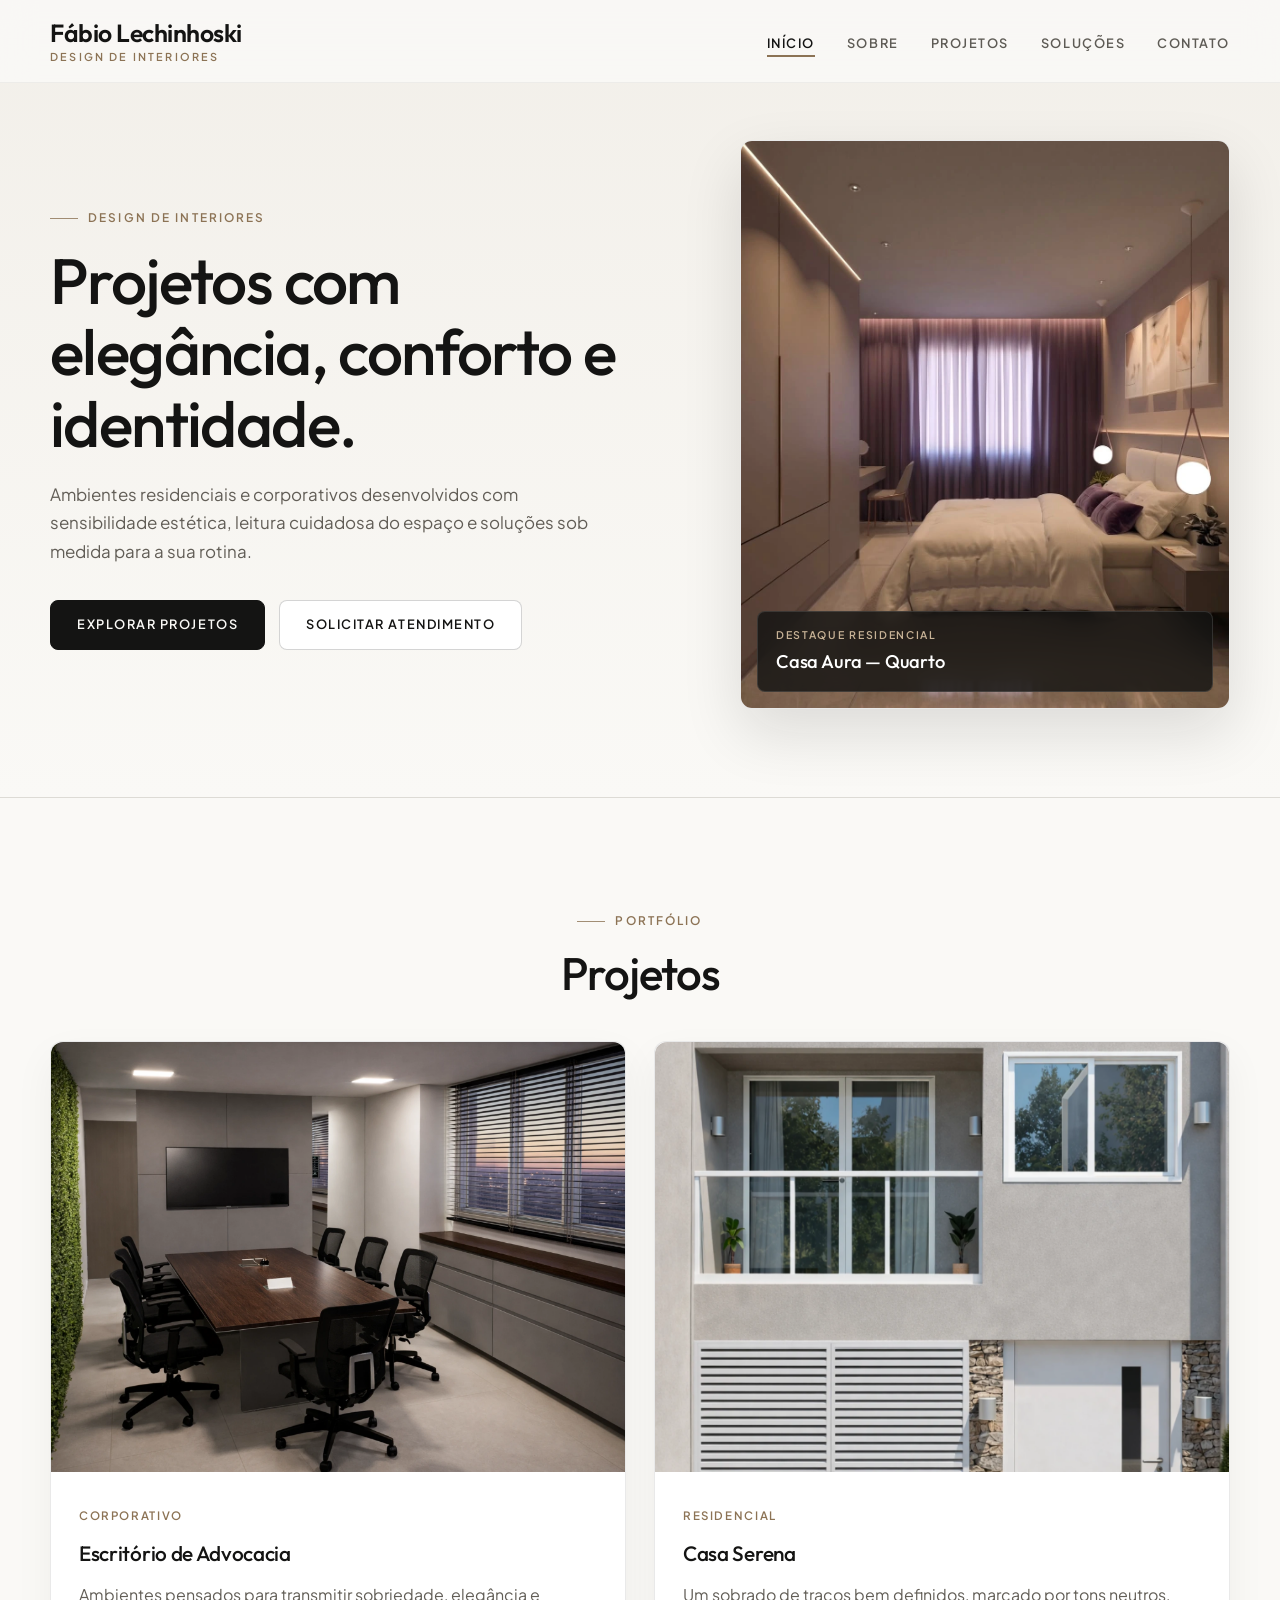
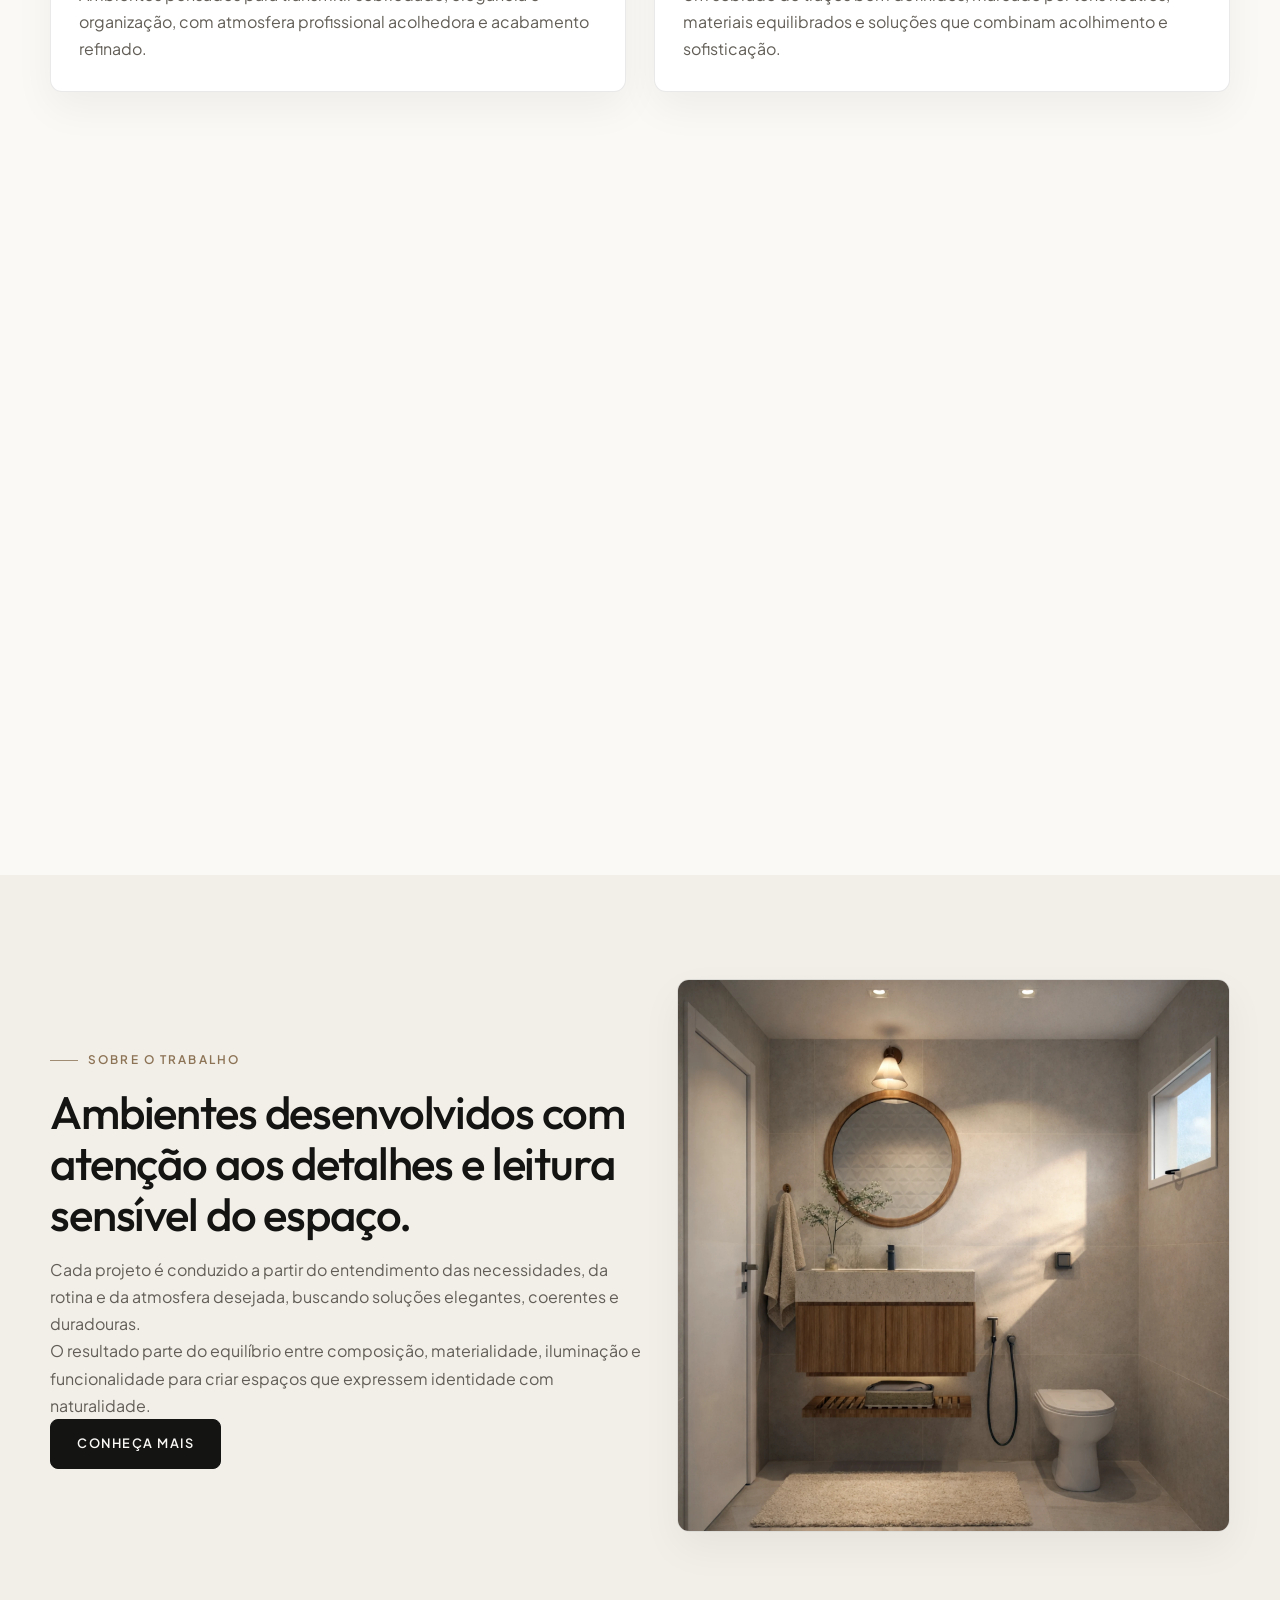
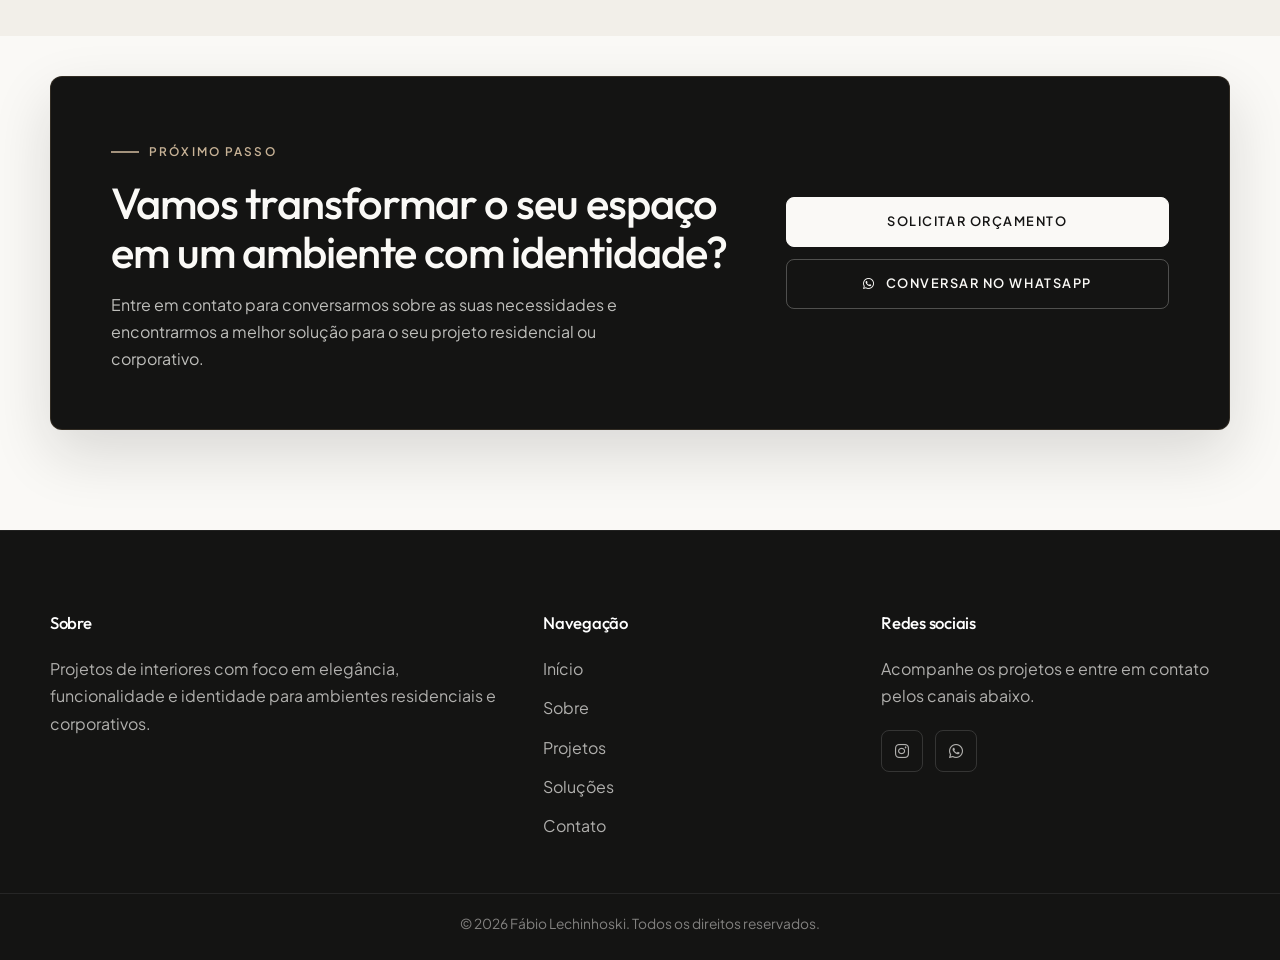
==== commit f626368d: "update visuals, project layout and webp optimization - Converte imagens PNG para WebP - Padroniza gr" ====
--- a/docs/index.html
+++ b/docs/index.html
@@ -5,9 +5,16 @@
   <meta name="viewport" content="width=device-width, initial-scale=1.0" />
   <title>Fábio Lechinhoski | Design de Interiores</title>
   <meta name="description" content="Portfólio de Fábio Lechinhoski com projetos de interiores residenciais e corporativos." />
+  <meta name="theme-color" content="#141413" />
+  <meta property="og:type" content="website" />
+  <meta property="og:title" content="Fábio Lechinhoski | Design de Interiores" />
+  <meta property="og:description" content="Projetos de interiores residenciais e corporativos com elegância, conforto e identidade." />
+  <meta property="og:image" content="https://fabio-lechinhoski.github.io/design-de-interiores/images/quarto-03.webp" />
+  <meta property="og:url" content="https://fabio-lechinhoski.github.io/design-de-interiores/" />
+  <link rel="icon" type="image/svg+xml" href="favicon.svg" />
   <link rel="preconnect" href="https://fonts.googleapis.com" />
   <link rel="preconnect" href="https://fonts.gstatic.com" crossorigin />
-  <link href="https://fonts.googleapis.com/css2?family=Cormorant+Garamond:wght@500;600;700&family=Inter:wght@400;500;600;700&display=swap" rel="stylesheet" />
+  <link href="https://fonts.googleapis.com/css2?family=Outfit:wght@400;500;600;700&family=Plus+Jakarta+Sans:wght@400;500;600;700&display=swap" rel="stylesheet" />
   <link rel="stylesheet" href="https://cdnjs.cloudflare.com/ajax/libs/font-awesome/6.5.2/css/all.min.css" />
   <link rel="stylesheet" href="style.css" />
 </head>
@@ -39,9 +46,29 @@
 
   <main>
     <section class="hero hero-home">
-      <div class="container hero-content hero-content-centered">
-        <span class="section-kicker">Design de Interiores</span>
-        <h1>Projetos com elegância, conforto e identidade.</h1>
+      <div class="container hero-home-grid">
+        <div class="hero-copy">
+          <span class="section-kicker">Design de Interiores</span>
+          <h1>Projetos com elegância, conforto e identidade.</h1>
+          <p class="hero-lead">
+            Ambientes residenciais e corporativos desenvolvidos com sensibilidade estética,
+            leitura cuidadosa do espaço e soluções sob medida para a sua rotina.
+          </p>
+          <div class="hero-actions">
+            <a href="projetos.html" class="btn">Explorar projetos</a>
+            <a href="contato.html" class="btn btn-secondary">Solicitar atendimento</a>
+          </div>
+        </div>
+
+        <div class="hero-visual">
+          <a href="projetos.html#casa-aura" class="hero-showcase-card" aria-label="Ver projeto Casa Aura">
+            <img src="images/quarto-03.webp" alt="Quarto da Casa Aura com iluminação embutida e tons suaves" fetchpriority="high" />
+            <div class="hero-showcase-badge">
+              <span>Destaque Residencial</span>
+              <strong>Casa Aura — Quarto</strong>
+            </div>
+          </a>
+        </div>
       </div>
     </section>
 
@@ -55,7 +82,7 @@
         <div class="project-grid home-project-grid">
           <article class="project-card">
             <a href="projetos.html#escritorio" class="project-image project-link-image">
-              <img src="images/escritorio-02.png" alt="Sala de reuniões do Escritório de Advocacia" loading="lazy" />
+              <img src="images/escritorio-02.webp" alt="Sala de reuniões do Escritório de Advocacia" loading="lazy" />
             </a>
             <div class="project-info">
               <span class="project-tag">Corporativo</span>
@@ -69,7 +96,7 @@
 
           <article class="project-card">
             <a href="projetos.html#residencia" class="project-image project-link-image">
-              <img src="images/fachada-dia-01.png" alt="Fachada diurna da Casa Serena" loading="lazy" />
+              <img src="images/fachada-dia-01.webp" alt="Fachada diurna da Casa Serena" loading="lazy" />
             </a>
             <div class="project-info">
               <span class="project-tag">Residencial</span>
@@ -83,13 +110,27 @@
 
           <article class="project-card">
             <a href="projetos.html#casa-aura" class="project-image project-link-image">
-              <img src="images/cozinha-01.png" alt="Cozinha da Casa Aura" loading="lazy" />
+              <img src="images/cozinha-01.webp" alt="Cozinha da Casa Aura" loading="lazy" />
             </a>
             <div class="project-info">
               <span class="project-tag">Residencial</span>
               <h3>Casa Aura</h3>
               <p>
-                O contraste entre os tons suaves e o calor da madeira natural cria um ambiente leve, prático e acolhedor.
+                O contraste entre os tons suaves e o calor da madeira natural cria ambientes leves, práticos e acolhedores.
+              </p>
+            </div>
+          </article>
+
+          <article class="project-card">
+            <a href="projetos.html#suite-grafite" class="project-image project-link-image">
+              <img src="images/suite-04.webp" alt="Suíte Grafite" loading="lazy" />
+            </a>
+            <div class="project-info">
+              <span class="project-tag">Residencial</span>
+              <h3>Suíte Grafite</h3>
+              <p>
+                Tons fechados, texturas macias e o calor da madeira se encontram sob uma iluminação pontual acolhedora,
+                transformando a suíte em um espaço perfeito para desacelerar.
               </p>
             </div>
           </article>
@@ -115,7 +156,28 @@
 
         <div class="image-column">
           <div class="image-frame">
-            <img src="images/lavabo-02.png" alt="Lavabo residencial em tons neutros" loading="lazy" />
+            <img src="images/lavabo-02.webp" alt="Lavabo residencial em tons neutros" loading="lazy" />
+          </div>
+        </div>
+      </div>
+    </section>
+
+    <section class="section cta-section">
+      <div class="container">
+        <div class="cta-banner">
+          <div class="cta-content">
+            <span class="section-kicker">Próximo passo</span>
+            <h2>Vamos transformar o seu espaço em um ambiente com identidade?</h2>
+            <p>
+              Entre em contato para conversarmos sobre as suas necessidades e encontrarmos
+              a melhor solução para o seu projeto residencial ou corporativo.
+            </p>
+          </div>
+          <div class="cta-actions">
+            <a href="contato.html" class="btn">Solicitar orçamento</a>
+            <a href="https://bit.ly/3cHmS3p" target="_blank" rel="noopener" class="btn btn-secondary">
+              <i class="fa-brands fa-whatsapp"></i> Conversar no WhatsApp
+            </a>
           </div>
         </div>
       </div>
--- a/docs/style.css
+++ b/docs/style.css
@@ -1,18 +1,22 @@
 :root {
-  --color-bg: #f6f1ea;
-  --color-surface: #ffffff;
-  --color-surface-soft: #f7f3ee;
-  --color-primary: #2e241d;
-  --color-secondary: #726558;
-  --color-text: #40362f;
-  --color-text-soft: #7a6f65;
-  --color-border: rgba(58, 47, 37, 0.12);
-  --color-shadow: 0 20px 60px rgba(35, 26, 20, 0.08);
-  --radius-lg: 28px;
-  --radius-md: 18px;
-  --radius-sm: 12px;
-  --transition: all 0.35s ease;
-  --header-height: 92px;
+  --color-bg: #f2efe9;
+  --color-surface: #faf9f6;
+  --color-surface-elevated: #ffffff;
+  --color-surface-soft: #f2efe9;
+  --color-primary: #141413;
+  --color-accent: #8c7355;
+  --color-secondary: #5e5b55;
+  --color-text: #1f1e1c;
+  --color-text-soft: #625e57;
+  --color-border: rgba(20, 20, 19, 0.09);
+  --color-shadow: 0 16px 40px rgba(20, 20, 19, 0.05);
+  --radius-lg: 12px;
+  --radius-md: 8px;
+  --radius-sm: 6px;
+  --font-heading: "Outfit", sans-serif;
+  --font-body: "Plus Jakarta Sans", sans-serif;
+  --transition: all 0.3s cubic-bezier(0.22, 1, 0.36, 1);
+  --header-height: 88px;
 }
 
 * {
@@ -26,7 +30,7 @@
 }
 
 body {
-  font-family: "Inter", sans-serif;
+  font-family: var(--font-body);
   color: var(--color-text);
   background: var(--color-surface);
   line-height: 1.7;
@@ -70,17 +74,17 @@
   left: 0;
   width: 100%;
   z-index: 1200;
-  padding: 22px 0;
-  background: rgba(255, 252, 248, 0.84);
-  backdrop-filter: blur(14px);
-  border-bottom: 1px solid transparent;
+  padding: 20px 0;
+  background: rgba(250, 249, 246, 0.88);
+  backdrop-filter: blur(16px);
+  border-bottom: 1px solid rgba(20, 20, 19, 0.05);
   transition: var(--transition);
 }
 
 .site-header.scrolled {
-  padding: 16px 0;
+  padding: 14px 0;
   border-bottom-color: var(--color-border);
-  box-shadow: 0 10px 30px rgba(32, 23, 18, 0.06);
+  box-shadow: 0 8px 24px rgba(20, 20, 19, 0.04);
 }
 
 .header-container {
@@ -97,30 +101,31 @@
 }
 
 .logo-name {
-  font-family: "Cormorant Garamond", serif;
-  font-size: 2rem;
-  font-weight: 700;
-  letter-spacing: 0.02em;
+  font-family: var(--font-heading);
+  font-size: 1.55rem;
+  font-weight: 600;
+  letter-spacing: -0.02em;
   color: var(--color-primary);
 }
 
 .logo-subtitle {
-  font-size: 0.75rem;
+  font-size: 0.68rem;
+  font-weight: 600;
   text-transform: uppercase;
-  letter-spacing: 0.18em;
-  color: var(--color-text-soft);
-  margin-top: 6px;
+  letter-spacing: 0.2em;
+  color: var(--color-accent);
+  margin-top: 5px;
 }
 
 nav ul {
   display: flex;
   align-items: center;
-  gap: 30px;
+  gap: 32px;
 }
 
 nav a {
   position: relative;
-  font-size: 0.86rem;
+  font-size: 0.8rem;
   font-weight: 600;
   letter-spacing: 0.12em;
   text-transform: uppercase;
@@ -132,10 +137,10 @@
   content: "";
   position: absolute;
   left: 0;
-  bottom: -8px;
+  bottom: -6px;
   width: 0;
   height: 1.5px;
-  background: var(--color-primary);
+  background: var(--color-accent);
   transition: var(--transition);
 }
 
@@ -151,11 +156,11 @@
 
 .mobile-menu {
   display: none;
-  width: 48px;
-  height: 48px;
+  width: 44px;
+  height: 44px;
   border: 1px solid var(--color-border);
-  border-radius: 50%;
-  background: var(--color-surface);
+  border-radius: var(--radius-md);
+  background: var(--color-surface-elevated);
   align-items: center;
   justify-content: center;
   flex-direction: column;
@@ -166,14 +171,14 @@
 
 .mobile-menu .bar {
   width: 18px;
-  height: 2px;
-  border-radius: 999px;
+  height: 1.75px;
+  border-radius: 2px;
   background: var(--color-primary);
   transition: var(--transition);
 }
 
 .mobile-menu.active .bar:nth-child(1) {
-  transform: translateY(7px) rotate(45deg);
+  transform: translateY(6.75px) rotate(45deg);
 }
 
 .mobile-menu.active .bar:nth-child(2) {
@@ -181,7 +186,7 @@
 }
 
 .mobile-menu.active .bar:nth-child(3) {
-  transform: translateY(-7px) rotate(-45deg);
+  transform: translateY(-6.75px) rotate(-45deg);
 }
 
 .hero {
@@ -193,8 +198,95 @@
 }
 
 .hero-home {
-  min-height: 72vh;
-  background: linear-gradient(180deg, #f7f2eb 0%, #fcfaf7 100%);
+  min-height: 86vh;
+  background: linear-gradient(180deg, var(--color-bg) 0%, var(--color-surface) 100%);
+  padding: calc(var(--header-height) + 52px) 0 88px;
+  border-bottom: 1px solid var(--color-border);
+}
+
+.hero-home-grid {
+  display: grid;
+  grid-template-columns: 1.08fr 0.92fr;
+  gap: 54px;
+  align-items: center;
+}
+
+.hero-copy {
+  max-width: 620px;
+}
+
+.hero-home .section-kicker {
+  color: var(--color-accent);
+}
+
+.hero-home h1 {
+  color: var(--color-primary);
+  font-size: clamp(2.5rem, 4.8vw, 4.1rem);
+  margin-bottom: 22px;
+}
+
+.hero-home .hero-lead {
+  color: var(--color-text-soft);
+  font-size: 1.06rem;
+  max-width: 540px;
+}
+
+.hero-visual {
+  display: flex;
+  justify-content: flex-end;
+}
+
+.hero-showcase-card {
+  position: relative;
+  display: block;
+  width: min(490px, 100%);
+  border-radius: var(--radius-lg);
+  overflow: hidden;
+  border: 1px solid var(--color-border);
+  box-shadow: 0 24px 60px rgba(20, 20, 19, 0.12);
+  background: var(--color-surface-elevated);
+}
+
+.hero-showcase-card img {
+  width: 100%;
+  aspect-ratio: 4 / 4.65;
+  object-fit: cover;
+  transition: transform 0.65s ease;
+}
+
+.hero-showcase-card:hover img {
+  transform: scale(1.03);
+}
+
+.hero-showcase-badge {
+  position: absolute;
+  left: 16px;
+  right: 16px;
+  bottom: 16px;
+  padding: 14px 18px;
+  border-radius: var(--radius-md);
+  background: rgba(20, 20, 19, 0.82);
+  backdrop-filter: blur(12px);
+  border: 1px solid rgba(255, 255, 255, 0.12);
+  color: #fff;
+  display: flex;
+  flex-direction: column;
+  gap: 2px;
+}
+
+.hero-showcase-badge span {
+  font-size: 0.66rem;
+  font-weight: 600;
+  text-transform: uppercase;
+  letter-spacing: 0.16em;
+  color: #c7b296;
+}
+
+.hero-showcase-badge strong {
+  font-family: var(--font-heading);
+  font-size: 1.15rem;
+  font-weight: 500;
+  letter-spacing: -0.01em;
 }
 
 .hero-content {
@@ -211,33 +303,24 @@
   color: var(--color-primary);
 }
 
-.hero-home .section-kicker {
-  color: var(--color-secondary);
-}
-
-.hero-home h1 {
-  color: var(--color-primary);
-  margin-bottom: 0;
-}
-
 .section-kicker {
   display: inline-flex;
   align-items: center;
   gap: 10px;
-  font-size: 0.78rem;
+  font-size: 0.74rem;
+  font-weight: 600;
   letter-spacing: 0.18em;
   text-transform: uppercase;
-  color: inherit;
-  opacity: 0.9;
-  margin-bottom: 18px;
+  color: var(--color-accent);
+  margin-bottom: 16px;
 }
 
 .section-kicker::before {
   content: "";
-  width: 36px;
-  height: 1px;
+  width: 28px;
+  height: 1.5px;
   background: currentColor;
-  opacity: 0.6;
+  opacity: 0.8;
 }
 
 .hero h1,
@@ -247,18 +330,19 @@
 .project-detail-header h2,
 .contact-info-box h2,
 .contact-form-box h2 {
-  font-family: "Cormorant Garamond", serif;
-  font-weight: 600;
-  line-height: 1.02;
+  font-family: var(--font-heading);
+  font-weight: 500;
+  letter-spacing: -0.025em;
+  line-height: 1.12;
 }
 
 .hero h1 {
-  font-size: clamp(3rem, 7vw, 5.4rem);
+  font-size: clamp(2.5rem, 5vw, 4.2rem);
   margin-bottom: 20px;
 }
 
 .hero p {
-  font-size: 1.08rem;
+  font-size: 1.05rem;
   max-width: 640px;
   color: rgba(255, 255, 255, 0.86);
 }
@@ -266,21 +350,21 @@
 .hero-actions {
   display: flex;
   flex-wrap: wrap;
-  gap: 16px;
-  margin-top: 36px;
+  gap: 14px;
+  margin-top: 34px;
 }
 
 .btn {
   display: inline-flex;
   align-items: center;
   justify-content: center;
-  min-height: 54px;
-  padding: 0 28px;
+  min-height: 50px;
+  padding: 0 26px;
   border: 1px solid var(--color-primary);
-  border-radius: 999px;
+  border-radius: var(--radius-md);
   background: var(--color-primary);
-  color: #fff;
-  font-size: 0.86rem;
+  color: #faf9f6;
+  font-size: 0.8rem;
   font-weight: 600;
   text-transform: uppercase;
   letter-spacing: 0.12em;
@@ -289,8 +373,10 @@
 }
 
 .btn:hover {
+  background: #292826;
+  border-color: #292826;
   transform: translateY(-2px);
-  box-shadow: 0 14px 26px rgba(44, 36, 29, 0.16);
+  box-shadow: 0 12px 24px rgba(20, 20, 19, 0.14);
 }
 
 .btn-outline {
@@ -304,17 +390,19 @@
 }
 
 .btn-secondary {
-  background: transparent;
+  background: var(--color-surface-elevated);
   color: var(--color-primary);
-  border-color: var(--color-border);
+  border-color: rgba(20, 20, 19, 0.18);
 }
 
 .btn-secondary:hover {
   background: var(--color-bg);
+  color: var(--color-primary);
+  border-color: var(--color-primary);
 }
 
 .section {
-  padding: 110px 0;
+  padding: 104px 0;
 }
 
 .section-soft {
@@ -322,8 +410,8 @@
 }
 
 .section-heading {
-  max-width: 760px;
-  margin-bottom: 56px;
+  max-width: 740px;
+  margin-bottom: 52px;
 }
 
 .center-heading {
@@ -337,7 +425,7 @@
 .project-detail-header .section-kicker,
 .contact-info-box .section-kicker,
 .contact-form-box .section-kicker {
-  color: var(--color-secondary);
+  color: var(--color-accent);
 }
 
 .section-heading h2,
@@ -345,7 +433,7 @@
 .project-detail-header h2,
 .contact-info-box h2,
 .contact-form-box h2 {
-  font-size: clamp(2.4rem, 5vw, 4rem);
+  font-size: clamp(1.95rem, 3.6vw, 2.85rem);
   color: var(--color-primary);
   margin-bottom: 16px;
 }
@@ -383,6 +471,19 @@
   grid-template-columns: repeat(3, 1fr);
 }
 
+.service-grid-two {
+  grid-template-columns: repeat(2, 1fr);
+}
+
+.home-project-grid,
+.project-grid:has(> :nth-child(4):last-child) {
+  grid-template-columns: repeat(2, 1fr);
+}
+
+.home-project-grid .project-image {
+  aspect-ratio: 4 / 3;
+}
+
 .process-grid {
   grid-template-columns: repeat(4, 1fr);
 }
@@ -395,7 +496,7 @@
 .contact-info-box,
 .gallery-card,
 .next-project-placeholder {
-  background: var(--color-surface);
+  background: var(--color-surface-elevated);
   border: 1px solid var(--color-border);
   border-radius: var(--radius-lg);
   box-shadow: var(--color-shadow);
@@ -412,14 +513,16 @@
 .service-card:hover,
 .process-card:hover,
 .gallery-card:hover {
-  transform: translateY(-6px);
+  transform: translateY(-4px);
+  border-color: rgba(140, 115, 85, 0.28);
+  box-shadow: 0 22px 48px rgba(20, 20, 19, 0.08);
 }
 
 .project-image {
   display: block;
   aspect-ratio: 1 / 1.04;
   overflow: hidden;
-  border-radius: 26px 26px 0 0;
+  border-radius: var(--radius-lg) var(--radius-lg) 0 0;
 }
 
 .project-image img,
@@ -453,11 +556,12 @@
 
 .project-tag {
   display: inline-block;
-  font-size: 0.75rem;
+  font-size: 0.72rem;
+  font-weight: 600;
   letter-spacing: 0.14em;
   text-transform: uppercase;
-  color: var(--color-secondary);
-  margin-bottom: 12px;
+  color: var(--color-accent);
+  margin-bottom: 10px;
 }
 
 .project-info h3,
@@ -467,6 +571,9 @@
 .placeholder-gallery-content h3,
 .footer-col h3,
 .contact-card strong {
+  font-family: var(--font-heading);
+  font-weight: 500;
+  letter-spacing: -0.015em;
   color: var(--color-primary);
 }
 
@@ -475,13 +582,13 @@
 .process-card h3,
 .gallery-caption h3,
 .placeholder-gallery-content h3 {
-  font-size: 1.35rem;
+  font-size: 1.3rem;
   margin-bottom: 10px;
 }
 
 .minimal-soon-card,
 .minimal-placeholder-card {
-  background: linear-gradient(180deg, #fbf8f4 0%, #f2ece3 100%);
+  background: linear-gradient(180deg, var(--color-surface) 0%, var(--color-bg) 100%);
 }
 
 .minimal-soon-content,
@@ -506,26 +613,28 @@
 }
 
 .image-frame {
-  border-radius: 34px;
+  border-radius: var(--radius-lg);
   overflow: hidden;
+  border: 1px solid var(--color-border);
   box-shadow: var(--color-shadow);
   min-height: 460px;
 }
 
 .page-header {
-  padding: calc(var(--header-height) + 100px) 0 84px;
-  background: linear-gradient(180deg, rgba(246, 241, 234, 0.9) 0%, rgba(248, 245, 241, 0.92) 100%);
+  padding: calc(var(--header-height) + 88px) 0 76px;
+  background: linear-gradient(180deg, var(--color-bg) 0%, var(--color-surface) 100%);
+  border-bottom: 1px solid var(--color-border);
   text-align: center;
 }
 
 .page-header .container {
-  max-width: 860px;
+  max-width: 820px;
 }
 
 .page-header h1 {
-  font-size: clamp(3rem, 6vw, 5rem);
+  font-size: clamp(2.35rem, 4.6vw, 3.75rem);
   color: var(--color-primary);
-  margin-bottom: 18px;
+  margin-bottom: 16px;
 }
 
 .service-card {
@@ -533,14 +642,15 @@
 }
 
 .service-icon {
-  width: 64px;
-  height: 64px;
+  width: 56px;
+  height: 56px;
   display: grid;
   place-items: center;
-  border-radius: 50%;
+  border-radius: var(--radius-md);
   background: var(--color-bg);
   color: var(--color-primary);
-  font-size: 1.35rem;
+  border: 1px solid var(--color-border);
+  font-size: 1.25rem;
   margin-bottom: 20px;
 }
 
@@ -549,59 +659,334 @@
   display: inline-flex;
   align-items: center;
   justify-content: center;
-  width: 54px;
-  height: 54px;
-  border-radius: 50%;
+  width: 48px;
+  height: 48px;
+  border-radius: var(--radius-md);
   background: var(--color-primary);
+  color: var(--color-surface);
+  font-family: var(--font-heading);
+  font-size: 0.9rem;
+  font-weight: 600;
+  letter-spacing: 0.06em;
+  margin-bottom: 20px;
+}
+
+/* ==========================================================================
+   Barra de Filtro e Navegação Rápida (projetos.html)
+   ========================================================================== */
+
+.portfolio-toolbar {
+  position: sticky;
+  top: 73px;
+  z-index: 950;
+  background: rgba(250, 249, 246, 0.92);
+  backdrop-filter: blur(16px);
+  border-bottom: 1px solid var(--color-border);
+  padding: 14px 0;
+  transition: var(--transition);
+}
+
+.portfolio-toolbar-inner {
+  display: flex;
+  align-items: center;
+  justify-content: space-between;
+  gap: 20px;
+  flex-wrap: wrap;
+}
+
+.portfolio-filters {
+  display: inline-flex;
+  align-items: center;
+  gap: 6px;
+  background: var(--color-bg);
+  padding: 4px;
+  border-radius: var(--radius-md);
+  border: 1px solid var(--color-border);
+}
+
+.filter-btn {
+  display: inline-flex;
+  align-items: center;
+  gap: 8px;
+  padding: 8px 16px;
+  border: 0;
+  border-radius: var(--radius-sm);
+  background: transparent;
+  color: var(--color-secondary);
+  font-size: 0.76rem;
+  font-weight: 600;
+  letter-spacing: 0.1em;
+  text-transform: uppercase;
+  cursor: pointer;
+  transition: var(--transition);
+}
+
+.filter-btn:hover {
+  color: var(--color-primary);
+}
+
+.filter-btn.active {
+  background: var(--color-primary);
+  color: #faf9f6;
+  box-shadow: 0 4px 12px rgba(20, 20, 19, 0.14);
+}
+
+.filter-count {
+  display: inline-flex;
+  align-items: center;
+  justify-content: center;
+  min-width: 20px;
+  height: 20px;
+  padding: 0 6px;
+  border-radius: 4px;
+  font-size: 0.7rem;
+  font-weight: 700;
+  letter-spacing: 0;
+  background: rgba(20, 20, 19, 0.08);
+  color: inherit;
+  transition: var(--transition);
+}
+
+.filter-btn.active .filter-count {
+  background: rgba(255, 255, 255, 0.18);
   color: #fff;
-  font-size: 0.92rem;
-  font-weight: 700;
-  letter-spacing: 0.08em;
-  margin-bottom: 20px;
-}
+}
+
+.portfolio-quick-nav {
+  display: flex;
+  align-items: center;
+  gap: 12px;
+  flex-wrap: wrap;
+}
+
+.quick-nav-label {
+  font-size: 0.72rem;
+  font-weight: 600;
+  text-transform: uppercase;
+  letter-spacing: 0.14em;
+  color: var(--color-text-soft);
+}
+
+.quick-nav-links {
+  display: flex;
+  align-items: center;
+  gap: 8px;
+  flex-wrap: wrap;
+}
+
+.quick-nav-link {
+  display: inline-flex;
+  align-items: center;
+  padding: 7px 14px;
+  border-radius: var(--radius-sm);
+  border: 1px solid var(--color-border);
+  background: var(--color-surface-elevated);
+  color: var(--color-text);
+  font-size: 0.8rem;
+  font-weight: 500;
+  transition: var(--transition);
+}
+
+.quick-nav-link:hover,
+.quick-nav-link.active {
+  border-color: var(--color-primary);
+  color: var(--color-primary);
+  background: var(--color-bg);
+}
+
+.quick-nav-link.is-hidden {
+  display: none;
+}
+
+/* ==========================================================================
+   Cabeçalho Padronizado do Projeto e Subseções
+   ========================================================================== */
 
 .project-detail-section {
-  scroll-margin-top: 120px;
+  scroll-margin-top: 150px;
+  transition: opacity 0.35s ease;
+}
+
+.project-detail-section.is-hidden {
+  display: none;
 }
 
 .project-detail-header {
   display: grid;
-  grid-template-columns: 0.92fr 1.08fr;
-  gap: 26px;
-  align-items: end;
-  margin-bottom: 34px;
-}
-
-.project-placeholder-header {
-  margin-bottom: 28px;
+  grid-template-columns: 0.88fr 1.12fr;
+  gap: 36px;
+  align-items: start;
+  padding-bottom: 34px;
+  margin-bottom: 44px;
+  border-bottom: 1px solid var(--color-border);
+}
+
+.project-header-title h2 {
+  margin-bottom: 0;
+}
+
+.project-header-body {
+  display: flex;
+  flex-direction: column;
+  gap: 20px;
+}
+
+.project-description {
+  font-size: 1.04rem;
+  color: var(--color-text-soft);
+}
+
+.project-meta {
+  display: flex;
+  flex-wrap: wrap;
+  gap: 14px 28px;
+  padding-top: 18px;
+  border-top: 1px solid var(--color-border);
+}
+
+.project-meta li {
+  display: flex;
+  flex-direction: column;
+  gap: 2px;
+  font-size: 0.88rem;
+  color: var(--color-text-soft);
+}
+
+.project-meta li strong {
+  font-size: 0.68rem;
+  font-weight: 700;
+  text-transform: uppercase;
+  letter-spacing: 0.14em;
+  color: var(--color-accent);
 }
 
 .project-subsection + .project-subsection {
-  margin-top: 52px;
+  margin-top: 60px;
+}
+
+.project-subsection-header {
+  max-width: 720px;
+  margin-bottom: 24px;
 }
 
 .project-subsection-title {
-  font-family: "Cormorant Garamond", serif;
-  font-size: 2rem;
-  font-weight: 600;
+  font-family: var(--font-heading);
+  font-size: 1.65rem;
+  font-weight: 500;
+  letter-spacing: -0.02em;
   color: var(--color-primary);
-  margin-bottom: 20px;
-}
-
-.gallery-grid-two {
+  margin-bottom: 8px;
+}
+
+.project-subsection-desc {
+  color: var(--color-text-soft);
+  font-size: 0.98rem;
+}
+
+/* ==========================================================================
+   Sistema Flexível de Grid de Galeria (1, 2, 3 e 4+ fotos sem buracos)
+   ========================================================================== */
+
+.gallery-grid {
   grid-template-columns: repeat(2, 1fr);
-}
-
-.gallery-grid-office {
-  grid-template-columns: 1.25fr 1fr 1fr;
-}
-
+  align-items: stretch;
+}
+
+/* 1 Foto: ocupa a largura sem deixar coluna vazia ao lado */
+.gallery-grid-1,
+.gallery-grid:has(> .gallery-card:only-child) {
+  grid-template-columns: 1fr;
+}
+
+/* Card único com legenda (Editorial Split) */
+.gallery-card-editorial,
+.gallery-grid-1 > .gallery-card:not(.image-only-card),
+.gallery-grid > .gallery-card:only-child:not(.image-only-card) {
+  display: grid;
+  grid-template-columns: 1.12fr 0.88fr;
+  align-items: center;
+}
+
+.gallery-card-editorial img,
+.gallery-grid-1 > .gallery-card:not(.image-only-card) img,
+.gallery-grid > .gallery-card:only-child:not(.image-only-card) img {
+  aspect-ratio: 4 / 3.4;
+  height: 100%;
+}
+
+.gallery-card-editorial .gallery-caption,
+.gallery-grid-1 > .gallery-card:not(.image-only-card) .gallery-caption,
+.gallery-grid > .gallery-card:only-child:not(.image-only-card) .gallery-caption {
+  padding: 40px 44px;
+}
+
+/* Card único apenas imagem (sem legenda): centralizado com proporção equilibrada */
+.gallery-grid-1 > .image-only-card,
+.gallery-grid > .image-only-card:only-child {
+  max-width: 780px;
+  width: 100%;
+  margin-inline: auto;
+}
+
+/* 2 Fotos (ou 4+ fotos em pares 2x2) */
+.gallery-grid-2,
+.gallery-grid-two,
 .gallery-grid-residential {
   grid-template-columns: repeat(2, 1fr);
 }
 
+/* Se um grid de 2 colunas tiver número ímpar de fotos (3, 5, 7...) e não usar .gallery-featured,
+   o último card ocupa as 2 colunas para nunca deixar espaço vazio */
+.gallery-grid-2:not(:has(.gallery-featured)) > .gallery-card:last-child:nth-child(odd):not(:only-child),
+.gallery-grid-two:not(:has(.gallery-featured)) > .gallery-card:last-child:nth-child(odd):not(:only-child) {
+  grid-column: 1 / -1;
+}
+
+.gallery-grid-2:not(:has(.gallery-featured)) > .gallery-card:last-child:nth-child(odd):not(:only-child):not(.image-only-card),
+.gallery-grid-two:not(:has(.gallery-featured)) > .gallery-card:last-child:nth-child(odd):not(:only-child):not(.image-only-card) {
+  display: grid;
+  grid-template-columns: 1.12fr 0.88fr;
+  align-items: center;
+}
+
+.gallery-grid-2:not(:has(.gallery-featured)) > .image-only-card:last-child:nth-child(odd):not(:only-child) img,
+.gallery-grid-two:not(:has(.gallery-featured)) > .image-only-card:last-child:nth-child(odd):not(:only-child) img {
+  aspect-ratio: 16 / 9;
+}
+
+/* 3 Fotos com Destaque Lateral (1 principal vertical à esquerda + 2 empilhadas à direita) */
+.gallery-grid-featured,
+.gallery-grid-office {
+  grid-template-columns: 1.12fr 0.88fr;
+}
+
+/* 3 Fotos em 3 colunas iguais lado a lado */
+.gallery-grid-3 {
+  grid-template-columns: repeat(3, 1fr);
+}
+
+/* 4 Fotos em 4 colunas (ou 2x2 automático em telas menores) */
+.gallery-grid-4 {
+  grid-template-columns: repeat(4, 1fr);
+}
+
+/* 5 Fotos (3 vistas superiores + 2 vistas principais amplas na base, sem cortes nem espaços vazios) */
+.gallery-grid-5 {
+  grid-template-columns: repeat(6, 1fr);
+}
+
+.gallery-grid-5 > .gallery-card:nth-child(-n + 3) {
+  grid-column: span 2;
+}
+
+.gallery-grid-5 > .gallery-card:nth-child(n + 4) {
+  grid-column: span 3;
+}
+
 .gallery-card {
   overflow: hidden;
+  display: flex;
+  flex-direction: column;
 }
 
 .gallery-featured {
@@ -613,14 +998,21 @@
 }
 
 .gallery-featured img {
-  aspect-ratio: 4 / 5.45;
+  flex: 1;
+  min-height: 360px;
+  aspect-ratio: auto;
+}
+
+/* Proporção mais vertical para fachadas e renders em retrato */
+.gallery-grid-portrait .gallery-card img {
+  aspect-ratio: 4 / 4.35;
 }
 
 .placeholder-gallery-card {
   display: grid;
   place-items: center;
   min-height: 100%;
-  background: linear-gradient(180deg, #fbf8f4 0%, #f2ece3 100%);
+  background: linear-gradient(180deg, var(--color-surface) 0%, var(--color-bg) 100%);
   border-style: dashed;
 }
 
@@ -635,7 +1027,7 @@
 }
 
 .next-project-placeholder {
-  background: linear-gradient(180deg, #fbf8f4 0%, #f2ece3 100%);
+  background: linear-gradient(180deg, var(--color-surface) 0%, var(--color-bg) 100%);
   border-style: dashed;
   text-align: center;
 }
@@ -648,19 +1040,20 @@
   display: flex;
   gap: 16px;
   align-items: flex-start;
-  padding: 22px;
-  margin-top: 20px;
+  padding: 20px;
+  margin-top: 18px;
   box-shadow: none;
 }
 
 .contact-card i {
-  width: 48px;
-  height: 48px;
-  border-radius: 50%;
+  width: 44px;
+  height: 44px;
+  border-radius: var(--radius-md);
   display: grid;
   place-items: center;
   background: var(--color-bg);
   color: var(--color-primary);
+  border: 1px solid var(--color-border);
   flex-shrink: 0;
 }
 
@@ -671,7 +1064,7 @@
 }
 
 .contact-card a:hover {
-  opacity: 0.72;
+  color: var(--color-accent);
 }
 
 .contact-form {
@@ -692,31 +1085,33 @@
 .form-group select,
 .form-group textarea {
   width: 100%;
-  background: #fff;
+  background: var(--color-surface);
   border: 1px solid var(--color-border);
-  border-radius: 18px;
-  padding: 16px 18px;
+  border-radius: var(--radius-md);
+  padding: 15px 16px;
   color: var(--color-text);
   outline: none;
   transition: var(--transition);
 }
 
 .form-group textarea {
-  min-height: 170px;
+  min-height: 165px;
   resize: vertical;
 }
 
 .form-group input:focus,
 .form-group select:focus,
 .form-group textarea:focus {
-  border-color: rgba(44, 36, 29, 0.35);
-  box-shadow: 0 0 0 4px rgba(44, 36, 29, 0.06);
+  background: var(--color-surface-elevated);
+  border-color: var(--color-accent);
+  box-shadow: 0 0 0 3px rgba(140, 115, 85, 0.14);
 }
 
 .site-footer {
-  background: #1f1914;
-  color: #fff;
+  background: #141413;
+  color: #faf9f6;
   padding-top: 78px;
+  border-top: 1px solid rgba(255, 255, 255, 0.06);
 }
 
 .footer-container {
@@ -724,7 +1119,7 @@
 }
 
 .footer-col h3 {
-  font-size: 1.1rem;
+  font-size: 1.05rem;
   margin-bottom: 18px;
 }
 
@@ -733,12 +1128,14 @@
   margin-top: 12px;
 }
 
+.footer-col p,
 .footer-col a {
+  color: rgba(250, 249, 246, 0.68);
   transition: var(--transition);
 }
 
 .footer-col a:hover {
-  color: #fff;
+  color: #faf9f6;
 }
 
 .social-icons {
@@ -751,7 +1148,7 @@
   width: 42px;
   height: 42px;
   border: 1px solid rgba(255, 255, 255, 0.14);
-  border-radius: 50%;
+  border-radius: var(--radius-md);
   display: grid;
   place-items: center;
   transition: var(--transition);
@@ -759,7 +1156,9 @@
 
 .social-icons a:hover {
   transform: translateY(-2px);
-  background: rgba(255, 255, 255, 0.08);
+  border-color: var(--color-accent);
+  background: rgba(140, 115, 85, 0.18);
+  color: #fff;
 }
 
 .copyright {
@@ -770,18 +1169,16 @@
 }
 
 .copyright p {
-  color: rgba(255, 255, 255, 0.56);
-  font-size: 0.9rem;
-}
-
-
+  color: rgba(250, 249, 246, 0.48);
+  font-size: 0.86rem;
+}
 
 .profile-photo-frame {
-  width: min(340px, 100%);
-  aspect-ratio: 1 / 1;
+  width: min(360px, 100%);
+  aspect-ratio: 4 / 4.6;
   min-height: auto;
   margin-left: auto;
-  border-radius: 50%;
+  border-radius: var(--radius-lg);
 }
 
 .profile-photo {
@@ -797,12 +1194,18 @@
   .footer-container,
   .split-layout,
   .contact-grid,
+  .gallery-grid-featured,
   .gallery-grid-office,
   .gallery-grid-residential,
   .project-detail-header {
     grid-template-columns: 1fr;
   }
 
+  .gallery-grid-3,
+  .gallery-grid-4 {
+    grid-template-columns: repeat(2, 1fr);
+  }
+
   .process-grid {
     grid-template-columns: repeat(2, 1fr);
   }
@@ -813,28 +1216,97 @@
 
   .gallery-featured img,
   .gallery-card img {
+    min-height: 0;
     aspect-ratio: 4 / 3;
+  }
+
+  .gallery-grid-portrait .gallery-card img {
+    aspect-ratio: 4 / 4.25;
   }
 
   .profile-photo-frame {
     margin: 0 auto;
-  }
-}
-
-
-@media (max-width: 860px) {
-  .gallery-grid-two {
-    grid-template-columns: 1fr;
-  }
-
-  .facade-mobile-clean .gallery-caption {
-    display: none;
   }
 }
 
 @media (max-width: 860px) {
   :root {
     --header-height: 84px;
+  }
+
+  .portfolio-toolbar {
+    top: 72px;
+    padding: 12px 0;
+  }
+
+  .portfolio-toolbar-inner {
+    flex-direction: column;
+    align-items: flex-start;
+    gap: 12px;
+  }
+
+  .portfolio-filters {
+    width: 100%;
+    justify-content: space-between;
+  }
+
+  .filter-btn {
+    flex: 1;
+    justify-content: center;
+    padding: 8px 12px;
+    font-size: 0.72rem;
+  }
+
+  .portfolio-quick-nav {
+    width: 100%;
+    overflow-x: auto;
+    flex-wrap: nowrap;
+    padding-bottom: 2px;
+    scrollbar-width: none;
+  }
+
+  .portfolio-quick-nav::-webkit-scrollbar {
+    display: none;
+  }
+
+  .quick-nav-links {
+    flex-wrap: nowrap;
+  }
+
+  .quick-nav-link {
+    white-space: nowrap;
+  }
+
+  .gallery-grid,
+  .gallery-grid-2,
+  .gallery-grid-two,
+  .gallery-grid-3,
+  .gallery-grid-4,
+  .gallery-grid-5 {
+    grid-template-columns: 1fr;
+  }
+
+  .gallery-grid-5 > .gallery-card:nth-child(-n + 3),
+  .gallery-grid-5 > .gallery-card:nth-child(n + 4) {
+    grid-column: auto;
+  }
+
+  .gallery-card-editorial,
+  .gallery-grid-1 > .gallery-card:not(.image-only-card),
+  .gallery-grid > .gallery-card:only-child:not(.image-only-card),
+  .gallery-grid-2:not(:has(.gallery-featured)) > .gallery-card:last-child:nth-child(odd):not(:only-child):not(.image-only-card),
+  .gallery-grid-two:not(:has(.gallery-featured)) > .gallery-card:last-child:nth-child(odd):not(:only-child):not(.image-only-card) {
+    grid-template-columns: 1fr;
+  }
+
+  .gallery-card-editorial .gallery-caption,
+  .gallery-grid-1 > .gallery-card:not(.image-only-card) .gallery-caption,
+  .gallery-grid > .gallery-card:only-child:not(.image-only-card) .gallery-caption {
+    padding: 24px 22px;
+  }
+
+  .facade-mobile-clean .gallery-caption {
+    display: none;
   }
 
   .mobile-menu {
@@ -845,9 +1317,9 @@
     position: fixed;
     top: 0;
     right: -100%;
-    width: min(360px, 84vw);
+    width: min(340px, 84vw);
     height: 100vh;
-    background: rgba(255, 252, 248, 0.98);
+    background: rgba(250, 249, 246, 0.98);
     backdrop-filter: blur(18px);
     padding: calc(var(--header-height) + 12px) 26px 32px;
     border-left: 1px solid var(--color-border);
@@ -937,7 +1409,10 @@
   color: #ffffff;
 }
 
-.project-link-image img,
+.project-link-image img {
+  cursor: pointer;
+}
+
 .gallery-card img {
   cursor: zoom-in;
 }
@@ -945,11 +1420,12 @@
 .lightbox-overlay {
   position: fixed;
   inset: 0;
-  background: rgba(17, 14, 11, 0.88);
+  background: rgba(17, 14, 11, 0.92);
+  backdrop-filter: blur(8px);
   display: flex;
   align-items: center;
   justify-content: center;
-  padding: 24px;
+  padding: 24px 76px;
   z-index: 2000;
   opacity: 0;
   pointer-events: none;
@@ -961,27 +1437,291 @@
   pointer-events: auto;
 }
 
-.lightbox-overlay img {
+.lightbox-stage {
+  display: flex;
+  flex-direction: column;
+  align-items: center;
+  gap: 14px;
   max-width: min(1200px, 100%);
-  max-height: 88vh;
-  border-radius: 18px;
-  box-shadow: 0 20px 60px rgba(0,0,0,0.28);
+  max-height: 90vh;
+}
+
+.lightbox-stage img {
+  max-width: 100%;
+  max-height: 80vh;
+  width: auto;
+  height: auto;
+  object-fit: contain;
+  border-radius: var(--radius-md);
+  box-shadow: 0 24px 60px rgba(0, 0, 0, 0.45);
+}
+
+.lightbox-bar {
+  width: 100%;
+  display: flex;
+  align-items: center;
+  justify-content: space-between;
+  gap: 16px;
+  color: rgba(255, 255, 255, 0.88);
+  font-size: 0.9rem;
+  padding: 0 6px;
+}
+
+.lightbox-caption {
+  font-weight: 500;
+}
+
+.lightbox-counter {
+  font-size: 0.78rem;
+  font-weight: 600;
+  letter-spacing: 0.14em;
+  text-transform: uppercase;
+  color: rgba(255, 255, 255, 0.65);
+  white-space: nowrap;
+}
+
+.lightbox-close,
+.lightbox-nav {
+  position: absolute;
+  width: 46px;
+  height: 46px;
+  border: 1px solid rgba(255, 255, 255, 0.16);
+  border-radius: var(--radius-md);
+  background: rgba(255, 255, 255, 0.08);
+  color: #fff;
+  display: grid;
+  place-items: center;
+  cursor: pointer;
+  transition: var(--transition);
+}
+
+.lightbox-close:hover,
+.lightbox-nav:hover {
+  background: rgba(255, 255, 255, 0.2);
+  transform: scale(1.04);
 }
 
 .lightbox-close {
-  position: absolute;
   top: 22px;
   right: 22px;
-  width: 46px;
-  height: 46px;
-  border: 0;
-  border-radius: 50%;
-  background: rgba(255,255,255,0.14);
-  color: #fff;
   font-size: 1.5rem;
-  cursor: pointer;
+}
+
+.lightbox-prev {
+  left: 22px;
+  top: 50%;
+  transform: translateY(-50%);
+}
+
+.lightbox-next {
+  right: 22px;
+  top: 50%;
+  transform: translateY(-50%);
+}
+
+.lightbox-prev:hover {
+  transform: translateY(-50%) scale(1.04);
+}
+
+.lightbox-next:hover {
+  transform: translateY(-50%) scale(1.04);
 }
 
 .image-only-card {
   overflow: hidden;
 }
+
+/* ==========================================================================
+   Seção de CTA Pré-Rodapé e Ações do Formulário
+   ========================================================================== */
+
+.cta-section {
+  padding-top: 40px;
+  padding-bottom: 100px;
+}
+
+.cta-banner {
+  background: #141413;
+  border: 1px solid rgba(140, 115, 85, 0.25);
+  color: #faf9f6;
+  border-radius: var(--radius-lg);
+  padding: 56px 60px;
+  display: grid;
+  grid-template-columns: 1.25fr 0.75fr;
+  gap: 36px;
+  align-items: center;
+  box-shadow: 0 24px 60px rgba(20, 20, 19, 0.14);
+}
+
+.cta-content .section-kicker {
+  color: #c7b296;
+}
+
+.cta-content h2 {
+  font-family: var(--font-heading);
+  font-weight: 500;
+  letter-spacing: -0.025em;
+  font-size: clamp(1.85rem, 3.4vw, 2.75rem);
+  line-height: 1.14;
+  color: #faf9f6;
+  margin-bottom: 14px;
+}
+
+.cta-content p {
+  color: rgba(250, 249, 246, 0.74);
+  max-width: 560px;
+}
+
+.cta-actions {
+  display: flex;
+  flex-direction: column;
+  gap: 12px;
+  align-items: stretch;
+}
+
+.cta-actions .btn {
+  background: #faf9f6;
+  border-color: #faf9f6;
+  color: var(--color-primary);
+  gap: 10px;
+}
+
+.cta-actions .btn:hover {
+  background: #ffffff;
+  border-color: #ffffff;
+}
+
+.cta-actions .btn-secondary {
+  background: transparent;
+  border-color: rgba(250, 249, 246, 0.26);
+  color: #faf9f6;
+}
+
+.cta-actions .btn-secondary:hover {
+  background: rgba(250, 249, 246, 0.08);
+  border-color: #c7b296;
+  color: #faf9f6;
+}
+
+.form-actions {
+  display: flex;
+  flex-wrap: wrap;
+  gap: 14px;
+  margin-top: 8px;
+}
+
+.form-actions .btn {
+  gap: 10px;
+}
+
+.form-feedback {
+  margin-top: 16px;
+  font-size: 0.92rem;
+  border-radius: var(--radius-sm);
+  display: none;
+}
+
+.form-feedback.is-success {
+  display: block;
+  padding: 14px 18px;
+  background: #f0f5ef;
+  border: 1px solid rgba(46, 84, 52, 0.22);
+  color: #26432a;
+}
+
+.form-feedback a {
+  text-decoration: underline;
+  font-weight: 600;
+}
+
+.section-footer-link {
+  margin-top: 44px;
+  text-align: center;
+}
+
+/* ==========================================================================
+   Animações Suaves de Entrada (Scroll Reveal)
+   ========================================================================== */
+
+@media (prefers-reduced-motion: no-preference) {
+  .reveal-item {
+    opacity: 0;
+    transform: translateY(22px);
+    transition: opacity 0.6s cubic-bezier(0.22, 1, 0.36, 1),
+      transform 0.6s cubic-bezier(0.22, 1, 0.36, 1);
+  }
+
+  .reveal-item.is-visible {
+    opacity: 1;
+    transform: translateY(0);
+  }
+}
+
+@media (max-width: 960px) {
+  .hero-home-grid {
+    grid-template-columns: 1fr;
+    gap: 38px;
+    text-align: center;
+  }
+
+  .hero-copy {
+    margin-inline: auto;
+  }
+
+  .hero-home .hero-lead {
+    margin-inline: auto;
+  }
+
+  .hero-actions {
+    justify-content: center;
+  }
+
+  .hero-visual {
+    justify-content: center;
+  }
+
+  .cta-banner {
+    grid-template-columns: 1fr;
+    padding: 40px 32px;
+    text-align: center;
+  }
+
+  .cta-content p {
+    margin-inline: auto;
+  }
+
+  .cta-actions {
+    flex-direction: row;
+    justify-content: center;
+    flex-wrap: wrap;
+  }
+}
+
+@media (max-width: 640px) {
+  .lightbox-overlay {
+    padding: 16px;
+  }
+
+  .lightbox-prev {
+    left: 12px;
+  }
+
+  .lightbox-next {
+    right: 12px;
+  }
+
+  .lightbox-bar {
+    flex-direction: column;
+    align-items: flex-start;
+    gap: 4px;
+  }
+
+  .cta-banner {
+    padding: 34px 22px;
+  }
+
+  .cta-actions,
+  .form-actions {
+    flex-direction: column;
+  }
+}
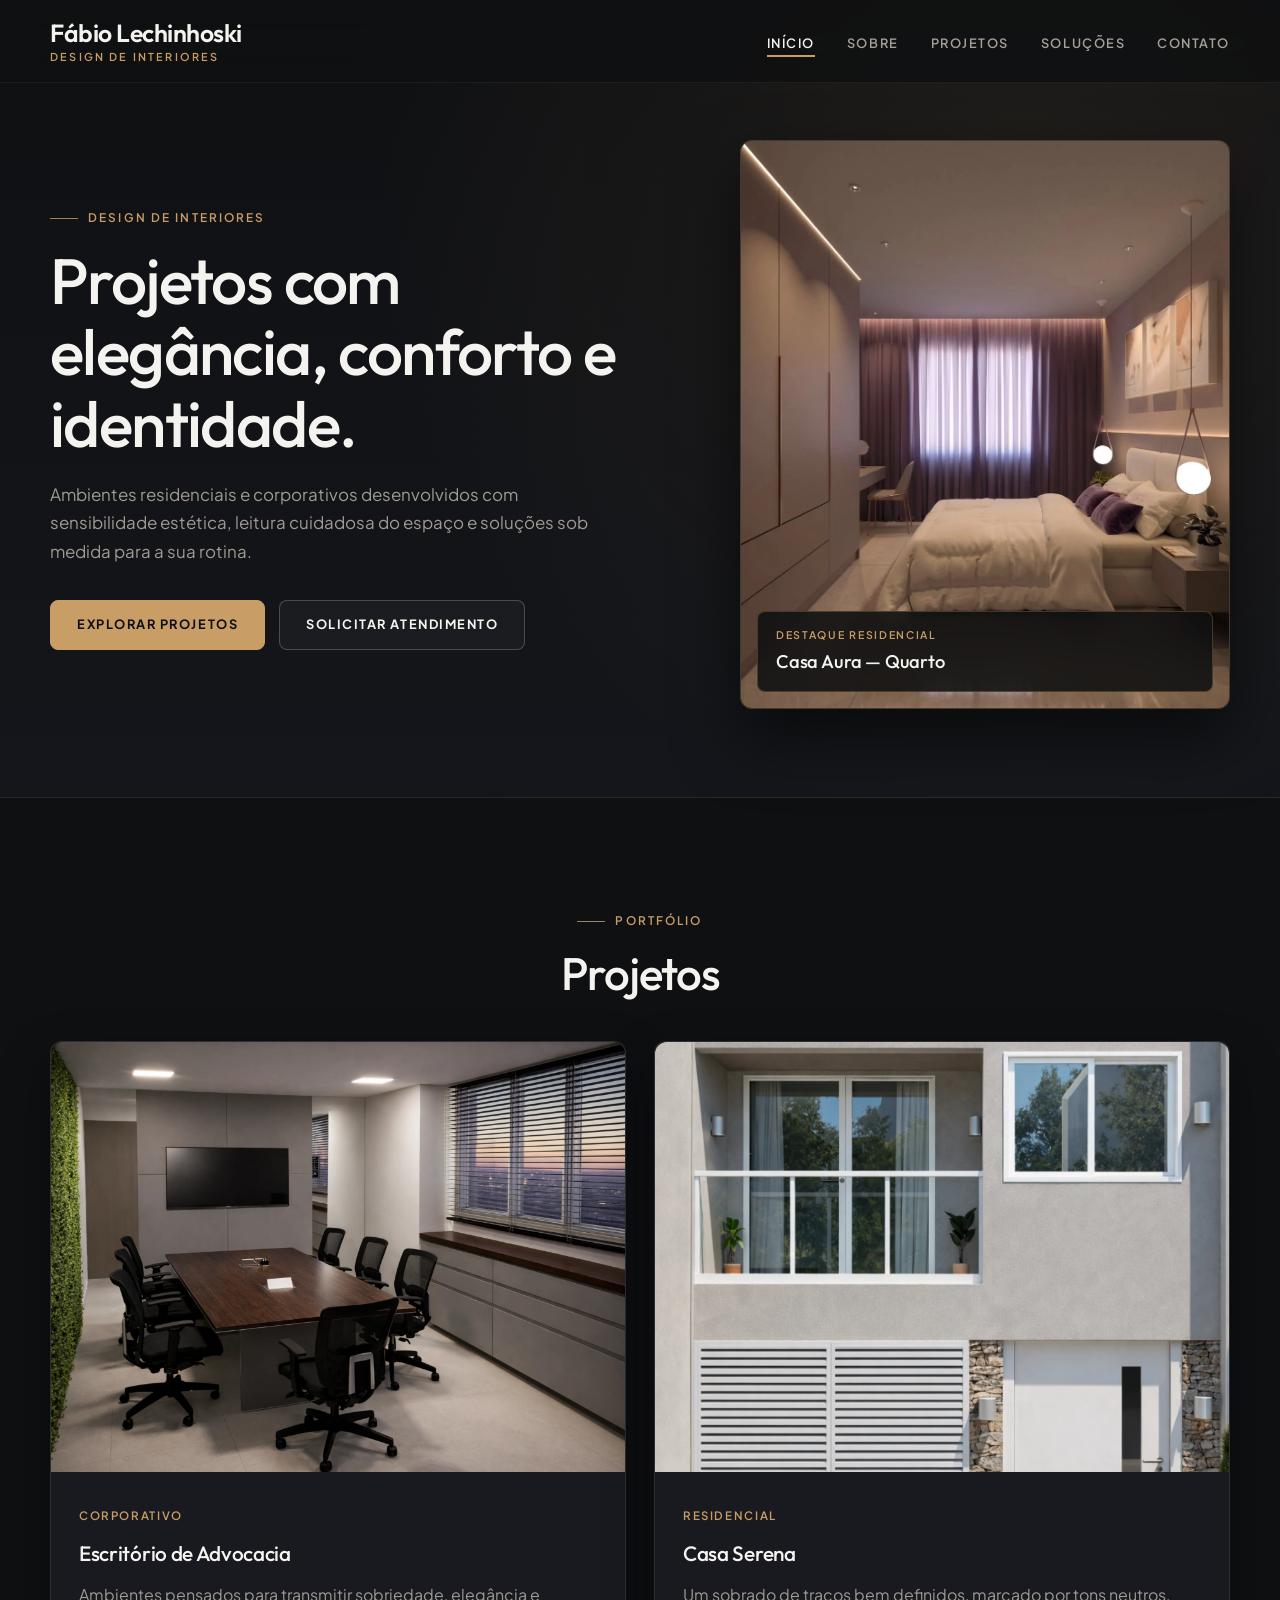
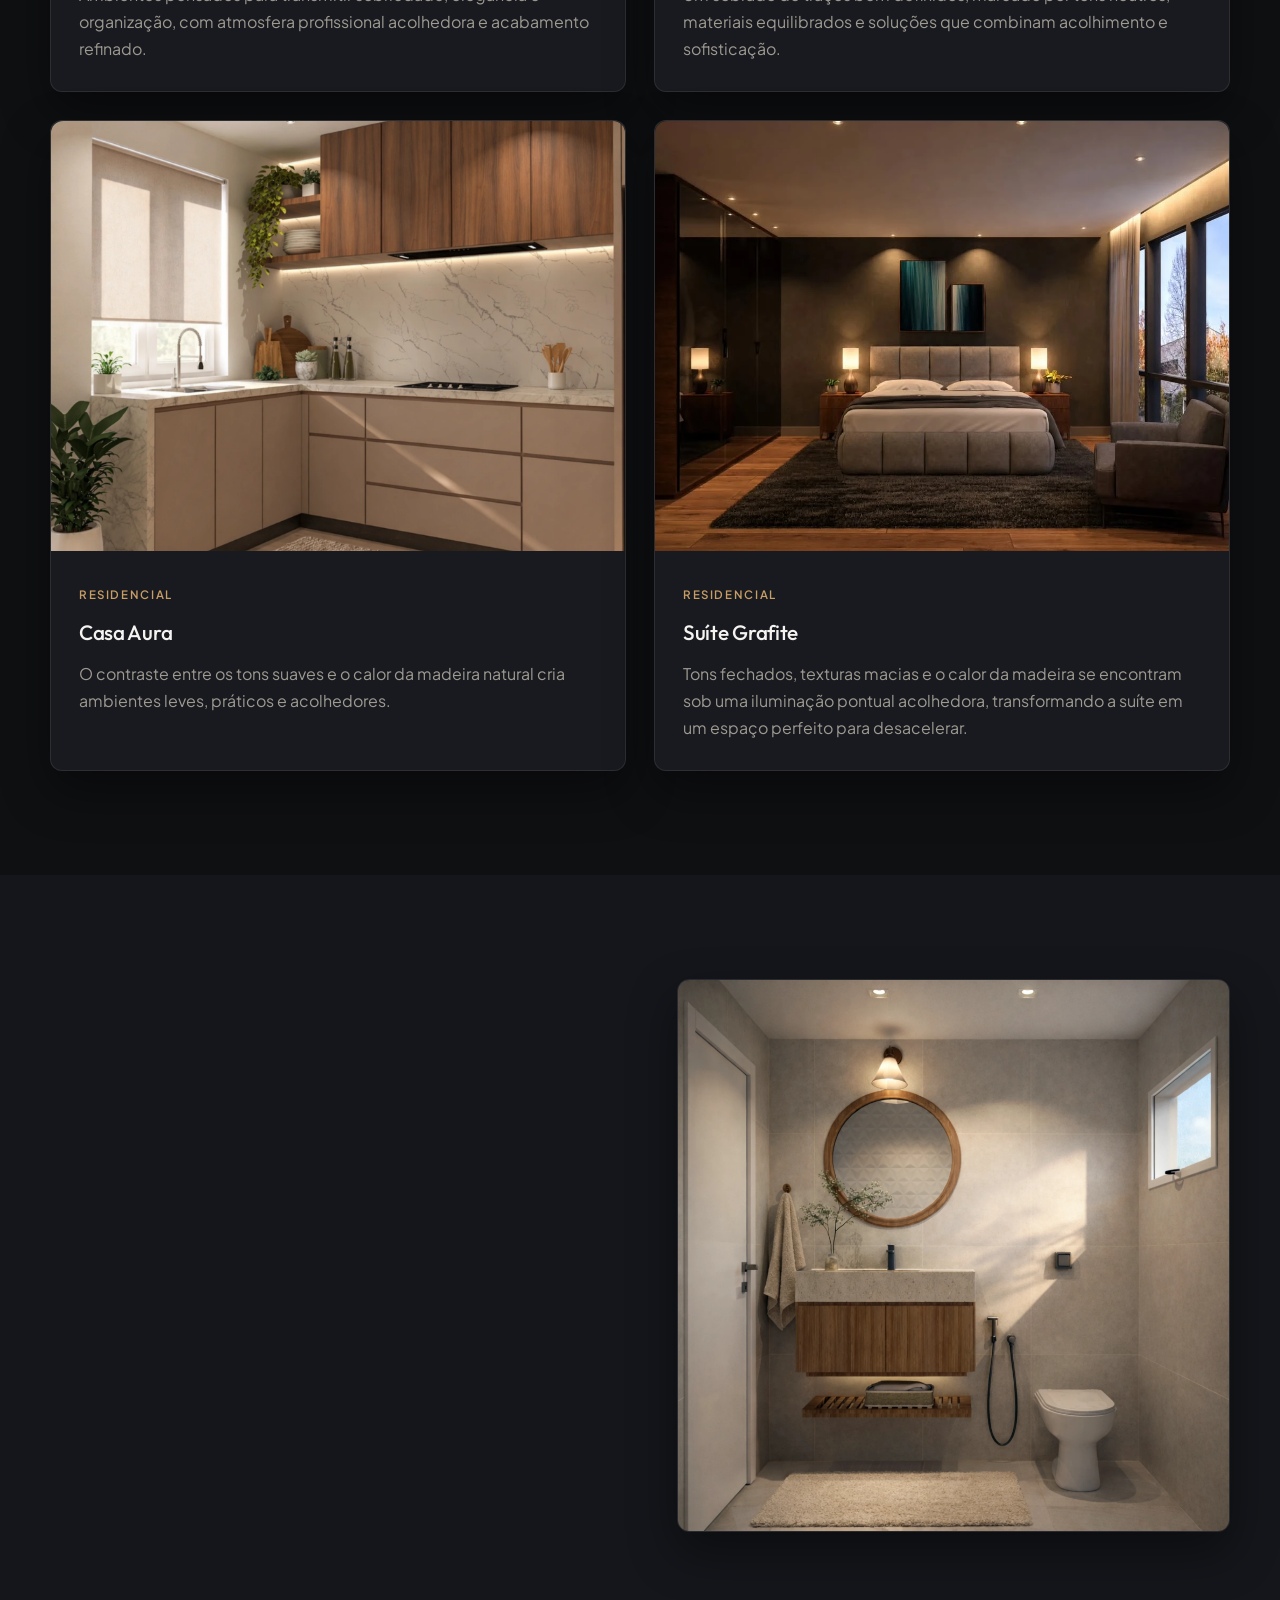
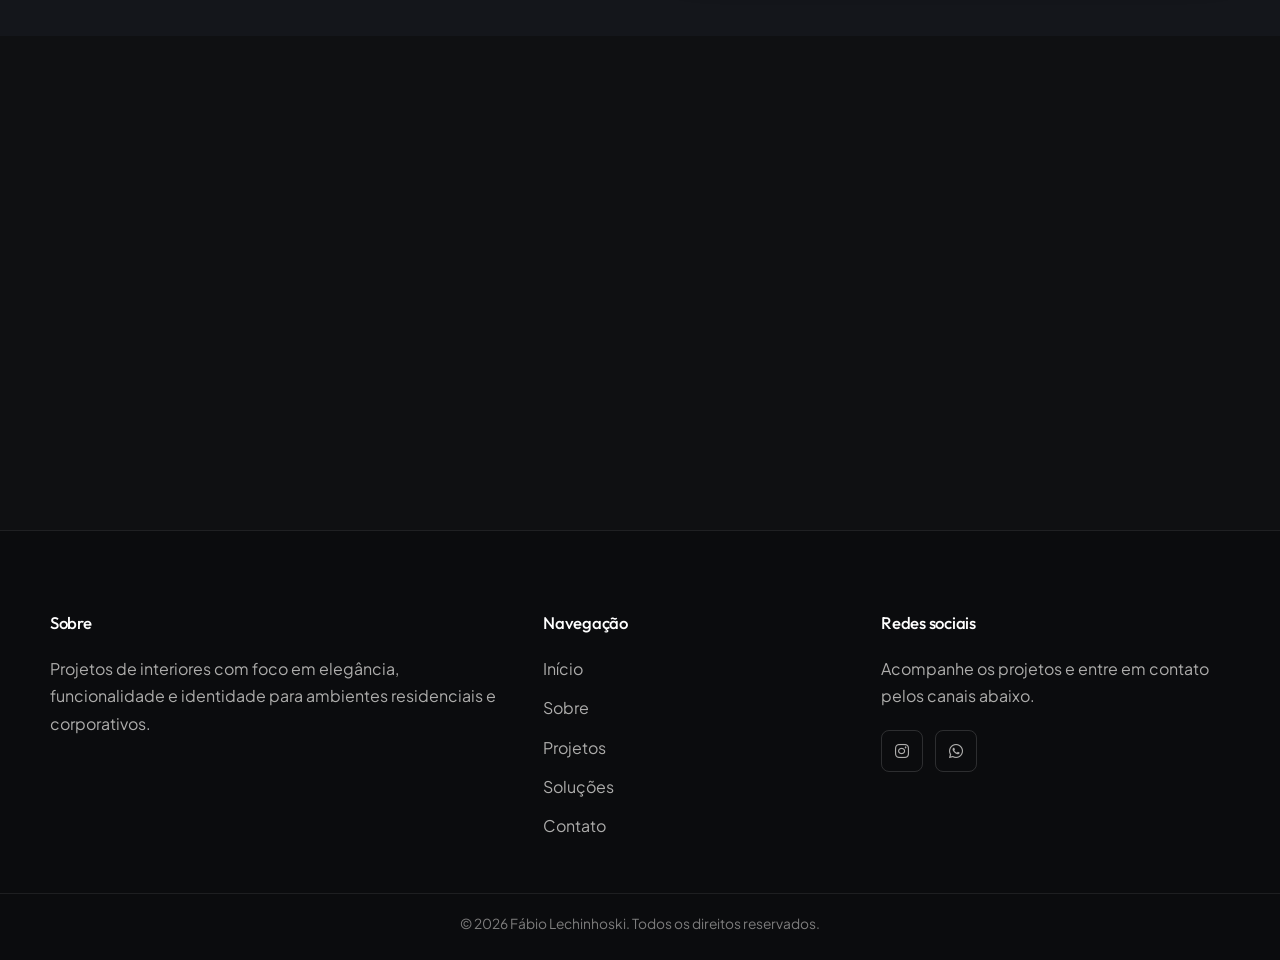
==== commit ecdce0ee: "new visuals Tipografia atualizada, nova paleta de cores." ====
--- a/docs/index.html
+++ b/docs/index.html
@@ -5,7 +5,7 @@
   <meta name="viewport" content="width=device-width, initial-scale=1.0" />
   <title>Fábio Lechinhoski | Design de Interiores</title>
   <meta name="description" content="Portfólio de Fábio Lechinhoski com projetos de interiores residenciais e corporativos." />
-  <meta name="theme-color" content="#141413" />
+  <meta name="theme-color" content="#0F1012" />
   <meta property="og:type" content="website" />
   <meta property="og:title" content="Fábio Lechinhoski | Design de Interiores" />
   <meta property="og:description" content="Projetos de interiores residenciais e corporativos com elegância, conforto e identidade." />
@@ -16,7 +16,7 @@
   <link rel="preconnect" href="https://fonts.gstatic.com" crossorigin />
   <link href="https://fonts.googleapis.com/css2?family=Outfit:wght@400;500;600;700&family=Plus+Jakarta+Sans:wght@400;500;600;700&display=swap" rel="stylesheet" />
   <link rel="stylesheet" href="https://cdnjs.cloudflare.com/ajax/libs/font-awesome/6.5.2/css/all.min.css" />
-  <link rel="stylesheet" href="style.css" />
+  <link rel="stylesheet" href="style.css?v=3" />
 </head>
 <body>
   <header class="site-header">
@@ -217,6 +217,6 @@
     </div>
   </footer>
 
-  <script src="script.js"></script>
+  <script src="script.js?v=2"></script>
 </body>
 </html>
--- a/docs/style.css
+++ b/docs/style.css
@@ -1,15 +1,15 @@
 :root {
-  --color-bg: #f2efe9;
-  --color-surface: #faf9f6;
-  --color-surface-elevated: #ffffff;
-  --color-surface-soft: #f2efe9;
-  --color-primary: #141413;
-  --color-accent: #8c7355;
-  --color-secondary: #5e5b55;
-  --color-text: #1f1e1c;
-  --color-text-soft: #625e57;
-  --color-border: rgba(20, 20, 19, 0.09);
-  --color-shadow: 0 16px 40px rgba(20, 20, 19, 0.05);
+  --color-bg: #14161b;
+  --color-surface: #0f1012;
+  --color-surface-elevated: #181a1f;
+  --color-surface-soft: #14161b;
+  --color-primary: #f4f3ef;
+  --color-accent: #c89d66;
+  --color-secondary: #a5a198;
+  --color-text: #e6e4de;
+  --color-text-soft: #9e9a91;
+  --color-border: rgba(244, 243, 239, 0.09);
+  --color-shadow: 0 20px 48px rgba(0, 0, 0, 0.42);
   --radius-lg: 12px;
   --radius-md: 8px;
   --radius-sm: 6px;
@@ -75,16 +75,16 @@
   width: 100%;
   z-index: 1200;
   padding: 20px 0;
-  background: rgba(250, 249, 246, 0.88);
+  background: rgba(15, 16, 18, 0.88);
   backdrop-filter: blur(16px);
-  border-bottom: 1px solid rgba(20, 20, 19, 0.05);
+  border-bottom: 1px solid rgba(244, 243, 239, 0.06);
   transition: var(--transition);
 }
 
 .site-header.scrolled {
   padding: 14px 0;
   border-bottom-color: var(--color-border);
-  box-shadow: 0 8px 24px rgba(20, 20, 19, 0.04);
+  box-shadow: 0 10px 30px rgba(0, 0, 0, 0.45);
 }
 
 .header-container {
@@ -199,7 +199,8 @@
 
 .hero-home {
   min-height: 86vh;
-  background: linear-gradient(180deg, var(--color-bg) 0%, var(--color-surface) 100%);
+  background: radial-gradient(circle at 80% 25%, rgba(200, 157, 102, 0.09) 0%, transparent 55%),
+    linear-gradient(180deg, #0f1012 0%, #14161b 100%);
   padding: calc(var(--header-height) + 52px) 0 88px;
   border-bottom: 1px solid var(--color-border);
 }
@@ -242,8 +243,8 @@
   width: min(490px, 100%);
   border-radius: var(--radius-lg);
   overflow: hidden;
-  border: 1px solid var(--color-border);
-  box-shadow: 0 24px 60px rgba(20, 20, 19, 0.12);
+  border: 1px solid rgba(200, 157, 102, 0.24);
+  box-shadow: 0 28px 64px rgba(0, 0, 0, 0.58);
   background: var(--color-surface-elevated);
 }
 
@@ -265,10 +266,10 @@
   bottom: 16px;
   padding: 14px 18px;
   border-radius: var(--radius-md);
-  background: rgba(20, 20, 19, 0.82);
+  background: rgba(15, 16, 18, 0.88);
   backdrop-filter: blur(12px);
-  border: 1px solid rgba(255, 255, 255, 0.12);
-  color: #fff;
+  border: 1px solid rgba(200, 157, 102, 0.28);
+  color: var(--color-primary);
   display: flex;
   flex-direction: column;
   gap: 2px;
@@ -279,7 +280,7 @@
   font-weight: 600;
   text-transform: uppercase;
   letter-spacing: 0.16em;
-  color: #c7b296;
+  color: var(--color-accent);
 }
 
 .hero-showcase-badge strong {
@@ -360,12 +361,12 @@
   justify-content: center;
   min-height: 50px;
   padding: 0 26px;
-  border: 1px solid var(--color-primary);
+  border: 1px solid var(--color-accent);
   border-radius: var(--radius-md);
-  background: var(--color-primary);
-  color: #faf9f6;
+  background: var(--color-accent);
+  color: #0f1012;
   font-size: 0.8rem;
-  font-weight: 600;
+  font-weight: 700;
   text-transform: uppercase;
   letter-spacing: 0.12em;
   transition: var(--transition);
@@ -373,32 +374,33 @@
 }
 
 .btn:hover {
-  background: #292826;
-  border-color: #292826;
+  background: #d7ae79;
+  border-color: #d7ae79;
+  color: #0f1012;
   transform: translateY(-2px);
-  box-shadow: 0 12px 24px rgba(20, 20, 19, 0.14);
+  box-shadow: 0 12px 28px rgba(200, 157, 102, 0.28);
 }
 
 .btn-outline {
   background: transparent;
-  border-color: rgba(255, 255, 255, 0.45);
-  color: #fff;
+  border-color: rgba(244, 243, 239, 0.45);
+  color: var(--color-primary);
 }
 
 .btn-outline:hover {
-  background: rgba(255, 255, 255, 0.08);
+  background: rgba(244, 243, 239, 0.08);
 }
 
 .btn-secondary {
-  background: var(--color-surface-elevated);
-  color: var(--color-primary);
-  border-color: rgba(20, 20, 19, 0.18);
+  background: rgba(244, 243, 239, 0.03);
+  color: var(--color-primary);
+  border-color: rgba(244, 243, 239, 0.22);
 }
 
 .btn-secondary:hover {
-  background: var(--color-bg);
-  color: var(--color-primary);
-  border-color: var(--color-primary);
+  background: rgba(200, 157, 102, 0.12);
+  color: var(--color-primary);
+  border-color: var(--color-accent);
 }
 
 .section {
@@ -514,8 +516,8 @@
 .process-card:hover,
 .gallery-card:hover {
   transform: translateY(-4px);
-  border-color: rgba(140, 115, 85, 0.28);
-  box-shadow: 0 22px 48px rgba(20, 20, 19, 0.08);
+  border-color: rgba(200, 157, 102, 0.36);
+  box-shadow: 0 24px 54px rgba(0, 0, 0, 0.55);
 }
 
 .project-image {
@@ -647,9 +649,9 @@
   display: grid;
   place-items: center;
   border-radius: var(--radius-md);
-  background: var(--color-bg);
-  color: var(--color-primary);
-  border: 1px solid var(--color-border);
+  background: rgba(200, 157, 102, 0.1);
+  color: var(--color-accent);
+  border: 1px solid rgba(200, 157, 102, 0.26);
   font-size: 1.25rem;
   margin-bottom: 20px;
 }
@@ -662,8 +664,9 @@
   width: 48px;
   height: 48px;
   border-radius: var(--radius-md);
-  background: var(--color-primary);
-  color: var(--color-surface);
+  background: rgba(200, 157, 102, 0.14);
+  color: var(--color-accent);
+  border: 1px solid rgba(200, 157, 102, 0.3);
   font-family: var(--font-heading);
   font-size: 0.9rem;
   font-weight: 600;
@@ -677,9 +680,9 @@
 
 .portfolio-toolbar {
   position: sticky;
-  top: 73px;
+  top: 72px;
   z-index: 950;
-  background: rgba(250, 249, 246, 0.92);
+  background: rgba(15, 16, 18, 0.94);
   backdrop-filter: blur(16px);
   border-bottom: 1px solid var(--color-border);
   padding: 14px 0;
@@ -699,57 +702,44 @@
   align-items: center;
   gap: 6px;
   background: var(--color-bg);
-  padding: 4px;
+  padding: 5px;
   border-radius: var(--radius-md);
   border: 1px solid var(--color-border);
 }
 
 .filter-btn {
+  -webkit-appearance: none;
+  appearance: none;
   display: inline-flex;
   align-items: center;
+  justify-content: center;
   gap: 8px;
-  padding: 8px 16px;
-  border: 0;
+  padding: 9px 18px;
+  border: 1px solid transparent;
   border-radius: var(--radius-sm);
   background: transparent;
   color: var(--color-secondary);
-  font-size: 0.76rem;
+  font-family: var(--font-body);
+  font-size: 0.78rem;
   font-weight: 600;
   letter-spacing: 0.1em;
   text-transform: uppercase;
+  white-space: nowrap;
   cursor: pointer;
   transition: var(--transition);
 }
 
 .filter-btn:hover {
   color: var(--color-primary);
+  background: rgba(244, 243, 239, 0.06);
 }
 
 .filter-btn.active {
-  background: var(--color-primary);
-  color: #faf9f6;
-  box-shadow: 0 4px 12px rgba(20, 20, 19, 0.14);
-}
-
-.filter-count {
-  display: inline-flex;
-  align-items: center;
-  justify-content: center;
-  min-width: 20px;
-  height: 20px;
-  padding: 0 6px;
-  border-radius: 4px;
-  font-size: 0.7rem;
+  background: var(--color-accent);
+  border-color: var(--color-accent);
+  color: #0f1012;
   font-weight: 700;
-  letter-spacing: 0;
-  background: rgba(20, 20, 19, 0.08);
-  color: inherit;
-  transition: var(--transition);
-}
-
-.filter-btn.active .filter-count {
-  background: rgba(255, 255, 255, 0.18);
-  color: #fff;
+  box-shadow: 0 4px 14px rgba(200, 157, 102, 0.28);
 }
 
 .portfolio-quick-nav {
@@ -777,7 +767,7 @@
 .quick-nav-link {
   display: inline-flex;
   align-items: center;
-  padding: 7px 14px;
+  padding: 8px 14px;
   border-radius: var(--radius-sm);
   border: 1px solid var(--color-border);
   background: var(--color-surface-elevated);
@@ -789,13 +779,13 @@
 
 .quick-nav-link:hover,
 .quick-nav-link.active {
-  border-color: var(--color-primary);
-  color: var(--color-primary);
-  background: var(--color-bg);
+  border-color: var(--color-accent);
+  color: var(--color-accent);
+  background: rgba(200, 157, 102, 0.1);
 }
 
 .quick-nav-link.is-hidden {
-  display: none;
+  display: none !important;
 }
 
 /* ==========================================================================
@@ -808,7 +798,7 @@
 }
 
 .project-detail-section.is-hidden {
-  display: none;
+  display: none !important;
 }
 
 .project-detail-header {
@@ -1051,9 +1041,9 @@
   border-radius: var(--radius-md);
   display: grid;
   place-items: center;
-  background: var(--color-bg);
-  color: var(--color-primary);
-  border: 1px solid var(--color-border);
+  background: rgba(200, 157, 102, 0.1);
+  color: var(--color-accent);
+  border: 1px solid rgba(200, 157, 102, 0.26);
   flex-shrink: 0;
 }
 
@@ -1085,11 +1075,12 @@
 .form-group select,
 .form-group textarea {
   width: 100%;
-  background: var(--color-surface);
+  background: var(--color-bg);
   border: 1px solid var(--color-border);
   border-radius: var(--radius-md);
   padding: 15px 16px;
-  color: var(--color-text);
+  color: var(--color-primary);
+  color-scheme: dark;
   outline: none;
   transition: var(--transition);
 }
@@ -1104,14 +1095,14 @@
 .form-group textarea:focus {
   background: var(--color-surface-elevated);
   border-color: var(--color-accent);
-  box-shadow: 0 0 0 3px rgba(140, 115, 85, 0.14);
+  box-shadow: 0 0 0 3px rgba(200, 157, 102, 0.18);
 }
 
 .site-footer {
-  background: #141413;
-  color: #faf9f6;
+  background: #0b0c0e;
+  color: var(--color-primary);
   padding-top: 78px;
-  border-top: 1px solid rgba(255, 255, 255, 0.06);
+  border-top: 1px solid var(--color-border);
 }
 
 .footer-container {
@@ -1319,7 +1310,7 @@
     right: -100%;
     width: min(340px, 84vw);
     height: 100vh;
-    background: rgba(250, 249, 246, 0.98);
+    background: rgba(15, 16, 18, 0.98);
     backdrop-filter: blur(18px);
     padding: calc(var(--header-height) + 12px) 26px 32px;
     border-left: 1px solid var(--color-border);
@@ -1541,20 +1532,20 @@
 }
 
 .cta-banner {
-  background: #141413;
-  border: 1px solid rgba(140, 115, 85, 0.25);
-  color: #faf9f6;
+  background: linear-gradient(135deg, #181a1f 0%, #121418 100%);
+  border: 1px solid rgba(200, 157, 102, 0.28);
+  color: var(--color-primary);
   border-radius: var(--radius-lg);
   padding: 56px 60px;
   display: grid;
   grid-template-columns: 1.25fr 0.75fr;
   gap: 36px;
   align-items: center;
-  box-shadow: 0 24px 60px rgba(20, 20, 19, 0.14);
+  box-shadow: 0 24px 60px rgba(0, 0, 0, 0.5);
 }
 
 .cta-content .section-kicker {
-  color: #c7b296;
+  color: var(--color-accent);
 }
 
 .cta-content h2 {
@@ -1563,12 +1554,12 @@
   letter-spacing: -0.025em;
   font-size: clamp(1.85rem, 3.4vw, 2.75rem);
   line-height: 1.14;
-  color: #faf9f6;
+  color: var(--color-primary);
   margin-bottom: 14px;
 }
 
 .cta-content p {
-  color: rgba(250, 249, 246, 0.74);
+  color: var(--color-text-soft);
   max-width: 560px;
 }
 
@@ -1580,27 +1571,28 @@
 }
 
 .cta-actions .btn {
-  background: #faf9f6;
-  border-color: #faf9f6;
-  color: var(--color-primary);
+  background: var(--color-accent);
+  border-color: var(--color-accent);
+  color: #0f1012;
   gap: 10px;
 }
 
 .cta-actions .btn:hover {
-  background: #ffffff;
-  border-color: #ffffff;
+  background: #d7ae79;
+  border-color: #d7ae79;
+  color: #0f1012;
 }
 
 .cta-actions .btn-secondary {
-  background: transparent;
-  border-color: rgba(250, 249, 246, 0.26);
-  color: #faf9f6;
+  background: rgba(244, 243, 239, 0.03);
+  border-color: rgba(244, 243, 239, 0.22);
+  color: var(--color-primary);
 }
 
 .cta-actions .btn-secondary:hover {
-  background: rgba(250, 249, 246, 0.08);
-  border-color: #c7b296;
-  color: #faf9f6;
+  background: rgba(200, 157, 102, 0.12);
+  border-color: var(--color-accent);
+  color: var(--color-primary);
 }
 
 .form-actions {
@@ -1624,9 +1616,9 @@
 .form-feedback.is-success {
   display: block;
   padding: 14px 18px;
-  background: #f0f5ef;
-  border: 1px solid rgba(46, 84, 52, 0.22);
-  color: #26432a;
+  background: rgba(200, 157, 102, 0.12);
+  border: 1px solid rgba(200, 157, 102, 0.32);
+  color: var(--color-primary);
 }
 
 .form-feedback a {
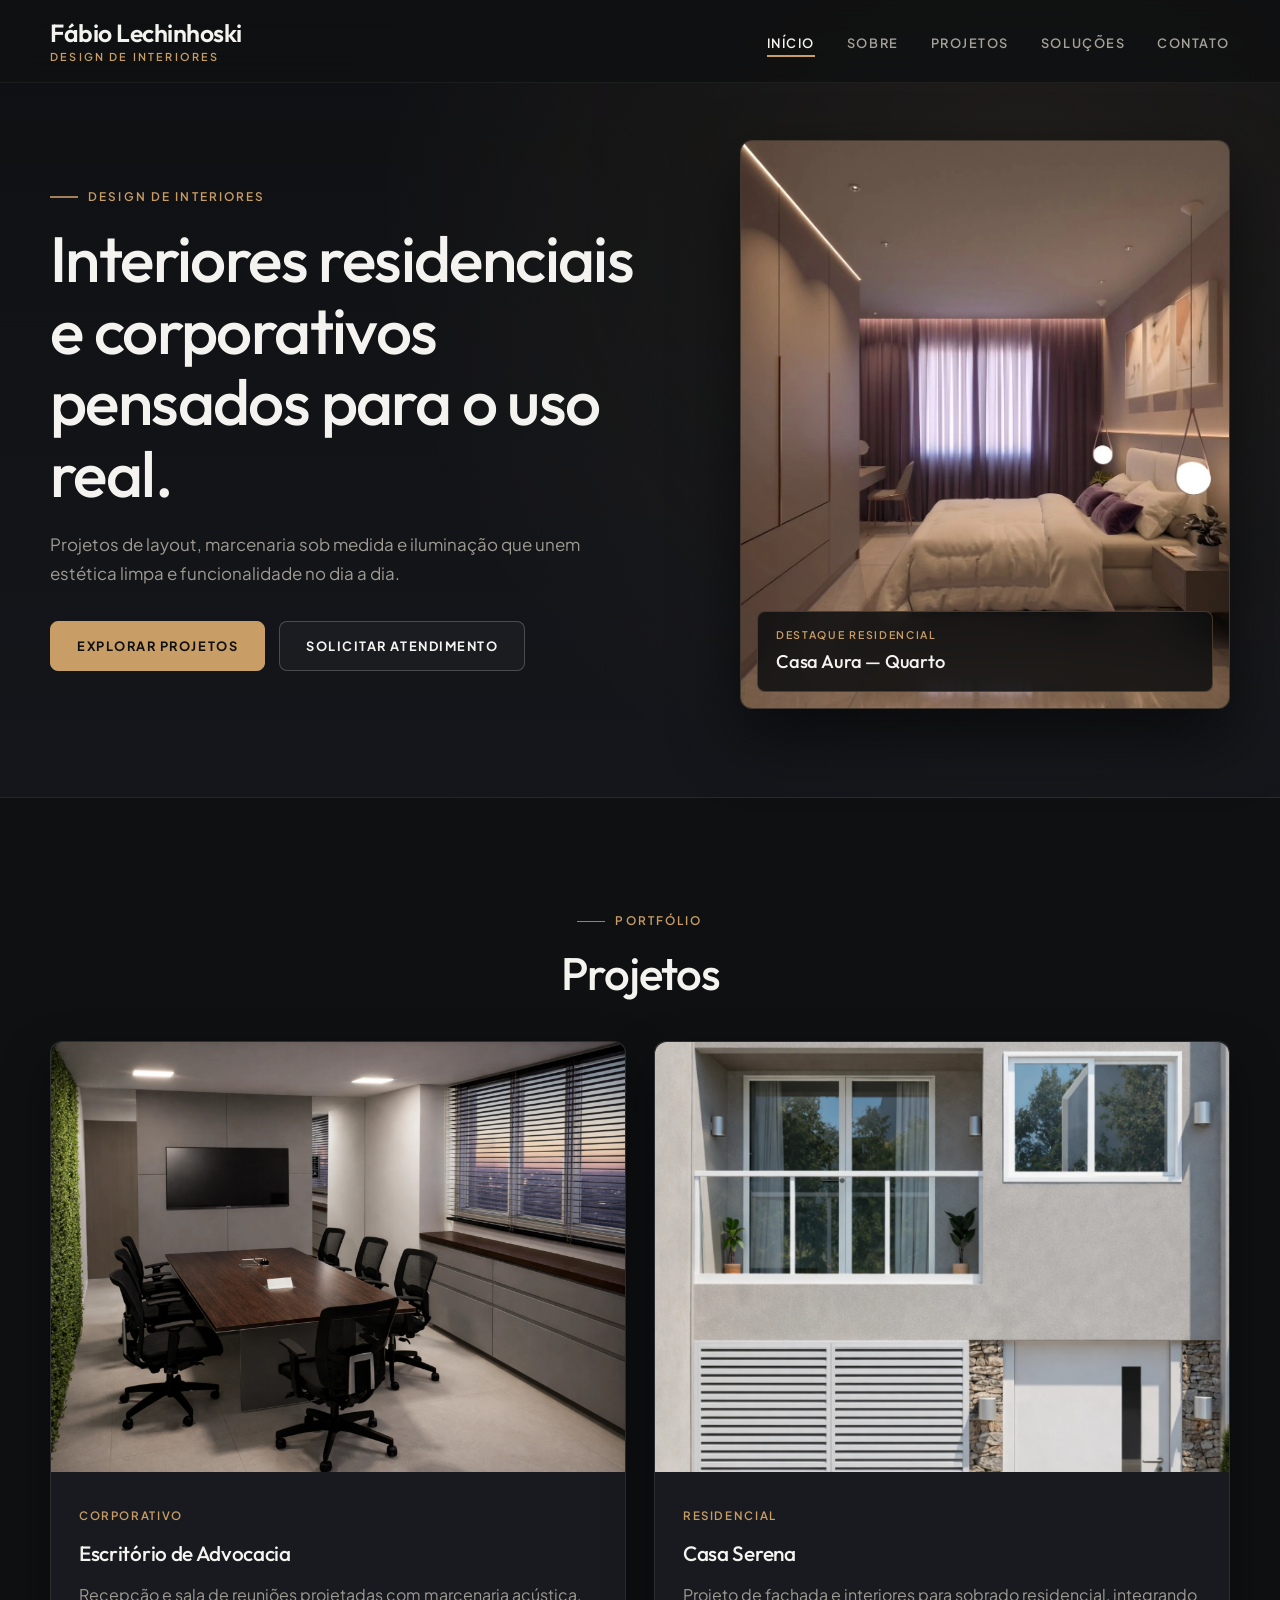
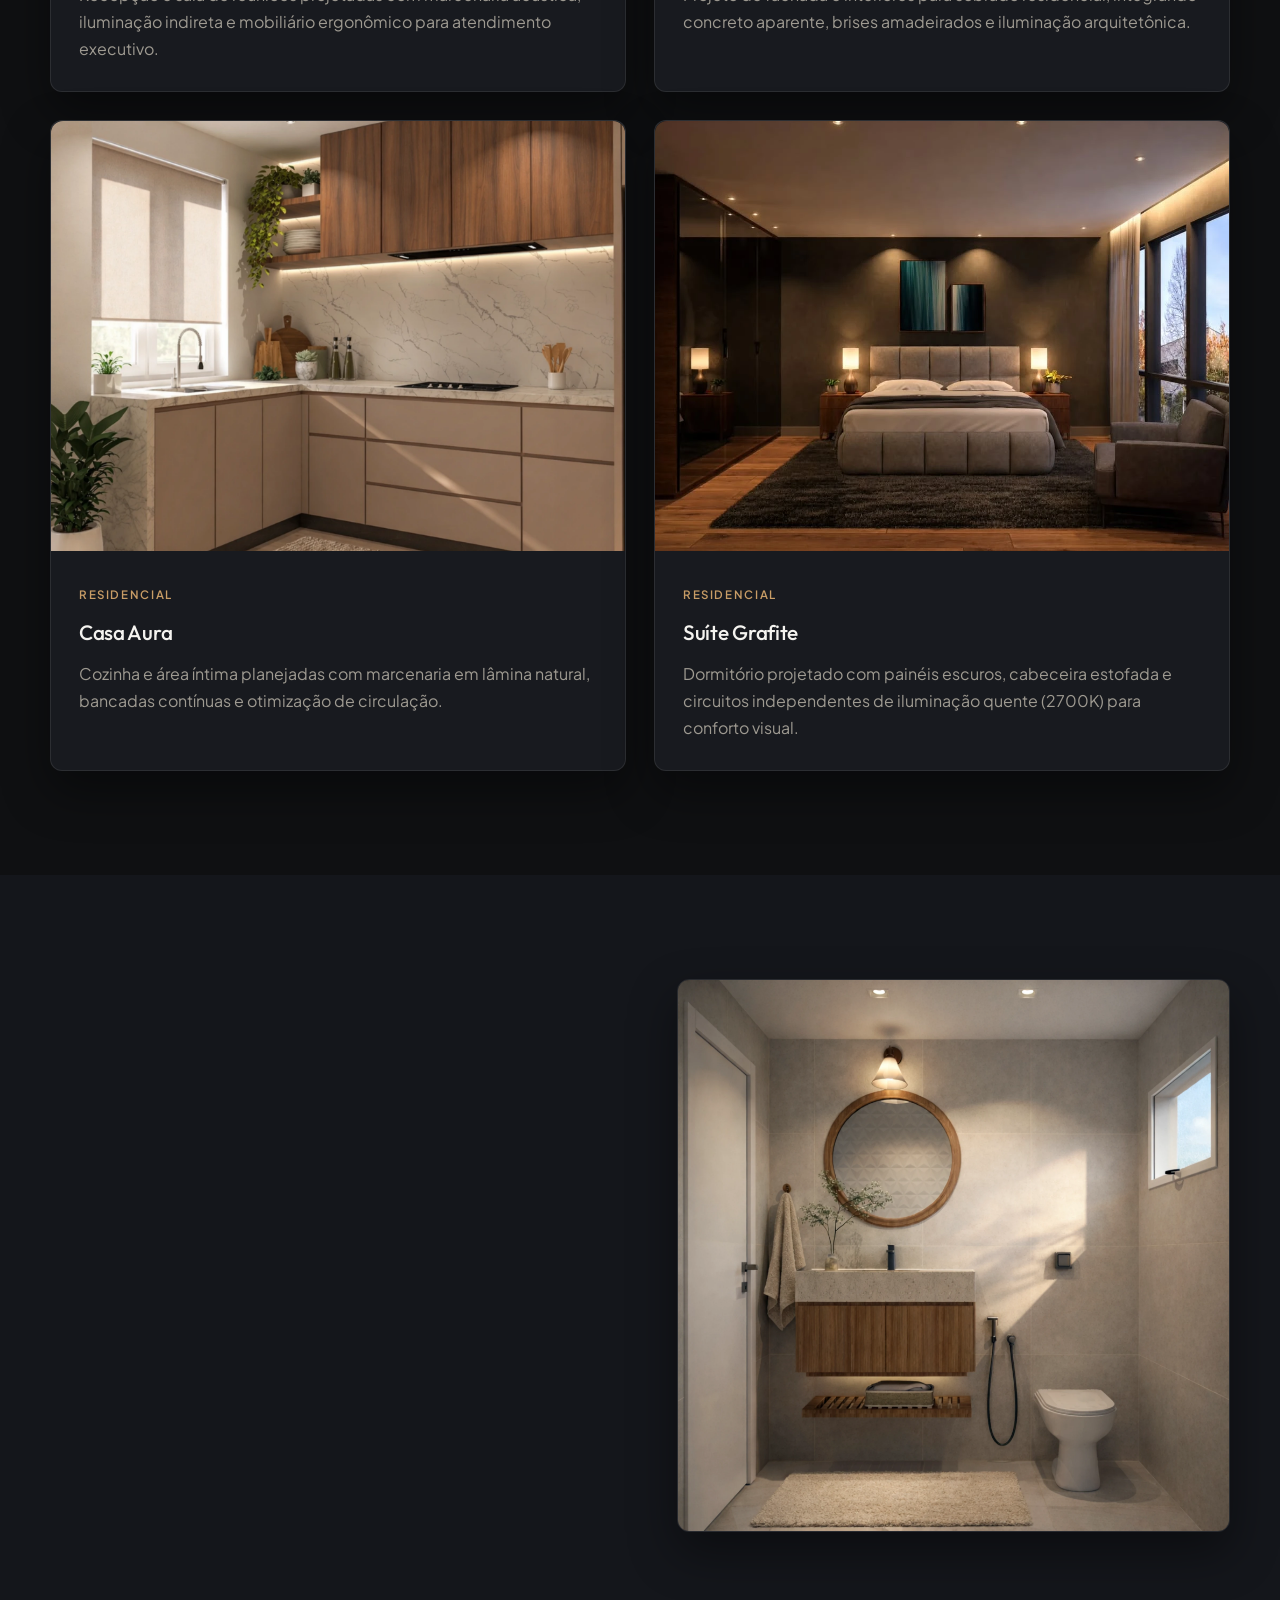
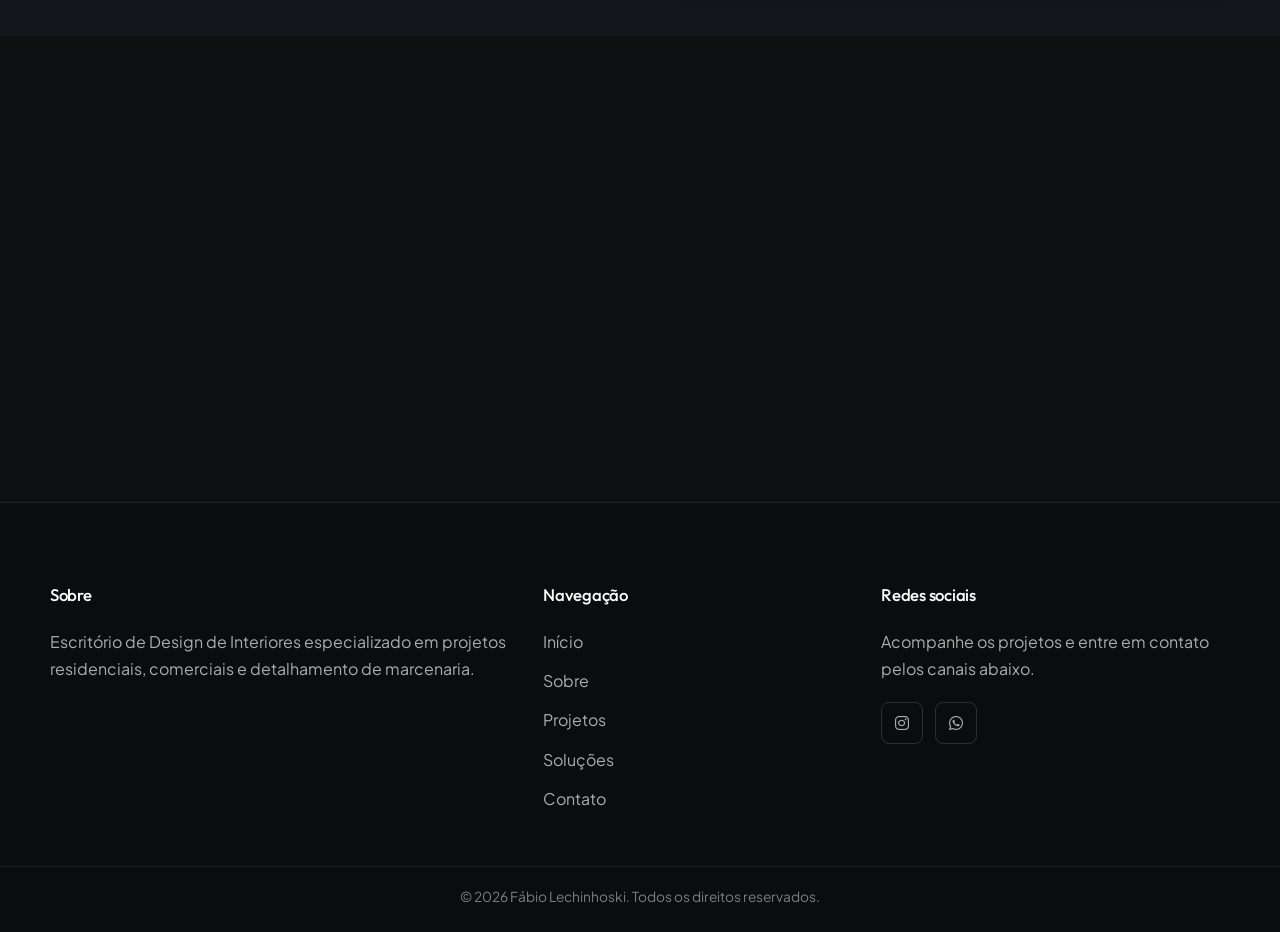
==== commit 6bd63848: "update fix" ====
--- a/docs/index.html
+++ b/docs/index.html
@@ -8,7 +8,7 @@
   <meta name="theme-color" content="#0F1012" />
   <meta property="og:type" content="website" />
   <meta property="og:title" content="Fábio Lechinhoski | Design de Interiores" />
-  <meta property="og:description" content="Projetos de interiores residenciais e corporativos com elegância, conforto e identidade." />
+  <meta property="og:description" content="Interiores residenciais e corporativos pensados para o uso real. Projetos de layout, marcenaria sob medida e iluminação." />
   <meta property="og:image" content="https://fabio-lechinhoski.github.io/design-de-interiores/images/quarto-03.webp" />
   <meta property="og:url" content="https://fabio-lechinhoski.github.io/design-de-interiores/" />
   <link rel="icon" type="image/svg+xml" href="favicon.svg" />
@@ -16,7 +16,7 @@
   <link rel="preconnect" href="https://fonts.gstatic.com" crossorigin />
   <link href="https://fonts.googleapis.com/css2?family=Outfit:wght@400;500;600;700&family=Plus+Jakarta+Sans:wght@400;500;600;700&display=swap" rel="stylesheet" />
   <link rel="stylesheet" href="https://cdnjs.cloudflare.com/ajax/libs/font-awesome/6.5.2/css/all.min.css" />
-  <link rel="stylesheet" href="style.css?v=3" />
+  <link rel="stylesheet" href="style.css?v=4" />
 </head>
 <body>
   <header class="site-header">
@@ -49,10 +49,9 @@
       <div class="container hero-home-grid">
         <div class="hero-copy">
           <span class="section-kicker">Design de Interiores</span>
-          <h1>Projetos com elegância, conforto e identidade.</h1>
+          <h1>Interiores residenciais e corporativos pensados para o uso real.</h1>
           <p class="hero-lead">
-            Ambientes residenciais e corporativos desenvolvidos com sensibilidade estética,
-            leitura cuidadosa do espaço e soluções sob medida para a sua rotina.
+            Projetos de layout, marcenaria sob medida e iluminação que unem estética limpa e funcionalidade no dia a dia.
           </p>
           <div class="hero-actions">
             <a href="projetos.html" class="btn">Explorar projetos</a>
@@ -88,8 +87,7 @@
               <span class="project-tag">Corporativo</span>
               <h3>Escritório de Advocacia</h3>
               <p>
-                Ambientes pensados para transmitir sobriedade, elegância e organização,
-                com atmosfera profissional acolhedora e acabamento refinado.
+                Recepção e sala de reuniões projetadas com marcenaria acústica, iluminação indireta e mobiliário ergonômico para atendimento executivo.
               </p>
             </div>
           </article>
@@ -102,8 +100,7 @@
               <span class="project-tag">Residencial</span>
               <h3>Casa Serena</h3>
               <p>
-                Um sobrado de traços bem definidos, marcado por tons neutros,
-                materiais equilibrados e soluções que combinam acolhimento e sofisticação.
+                Projeto de fachada e interiores para sobrado residencial, integrando concreto aparente, brises amadeirados e iluminação arquitetônica.
               </p>
             </div>
           </article>
@@ -116,7 +113,7 @@
               <span class="project-tag">Residencial</span>
               <h3>Casa Aura</h3>
               <p>
-                O contraste entre os tons suaves e o calor da madeira natural cria ambientes leves, práticos e acolhedores.
+                Cozinha e área íntima planejadas com marcenaria em lâmina natural, bancadas contínuas e otimização de circulação.
               </p>
             </div>
           </article>
@@ -129,8 +126,7 @@
               <span class="project-tag">Residencial</span>
               <h3>Suíte Grafite</h3>
               <p>
-                Tons fechados, texturas macias e o calor da madeira se encontram sob uma iluminação pontual acolhedora,
-                transformando a suíte em um espaço perfeito para desacelerar.
+                Dormitório projetado com painéis escuros, cabeceira estofada e circuitos independentes de iluminação quente (2700K) para conforto visual.
               </p>
             </div>
           </article>
@@ -142,14 +138,9 @@
       <div class="container split-layout">
         <div class="content-column">
           <span class="section-kicker">Sobre o trabalho</span>
-          <h2>Ambientes desenvolvidos com atenção aos detalhes e leitura sensível do espaço.</h2>
+          <h2>Do levantamento técnico ao detalhamento executivo.</h2>
           <p>
-            Cada projeto é conduzido a partir do entendimento das necessidades,
-            da rotina e da atmosfera desejada, buscando soluções elegantes, coerentes e duradouras.
-          </p>
-          <p>
-            O resultado parte do equilíbrio entre composição, materialidade,
-            iluminação e funcionalidade para criar espaços que expressem identidade com naturalidade.
+            Cada projeto parte do estudo de fluxo, insolação e rotina dos moradores para definir planta baixa, pontos elétricos, paginação de revestimentos e marcenaria — garantindo uma execução fiel ao orçamento e sem improviso em obra.
           </p>
           <a href="sobre.html" class="btn">Conheça mais</a>
         </div>
@@ -167,10 +158,9 @@
         <div class="cta-banner">
           <div class="cta-content">
             <span class="section-kicker">Próximo passo</span>
-            <h2>Vamos transformar o seu espaço em um ambiente com identidade?</h2>
+            <h2>Tem um projeto residencial ou comercial em mente?</h2>
             <p>
-              Entre em contato para conversarmos sobre as suas necessidades e encontrarmos
-              a melhor solução para o seu projeto residencial ou corporativo.
+              Entre em contato para conversarmos sobre o escopo, prazos e necessidades do seu espaço.
             </p>
           </div>
           <div class="cta-actions">
@@ -188,7 +178,7 @@
     <div class="container footer-container">
       <div class="footer-col">
         <h3>Sobre</h3>
-        <p>Projetos de interiores com foco em elegância, funcionalidade e identidade para ambientes residenciais e corporativos.</p>
+        <p>Escritório de Design de Interiores especializado em projetos residenciais, comerciais e detalhamento de marcenaria.</p>
       </div>
 
       <div class="footer-col">
--- a/docs/style.css
+++ b/docs/style.css
@@ -1164,11 +1164,12 @@
   font-size: 0.86rem;
 }
 
+.image-frame.profile-photo-frame,
 .profile-photo-frame {
-  width: min(360px, 100%);
-  aspect-ratio: 4 / 4.6;
-  min-height: auto;
-  margin-left: auto;
+  width: min(260px, 100%);
+  aspect-ratio: 4 / 4.5;
+  min-height: 0;
+  margin-inline: auto;
   border-radius: var(--radius-lg);
 }
 
@@ -1385,6 +1386,11 @@
 
   .image-frame {
     min-height: 320px;
+  }
+
+  .image-frame.profile-photo-frame {
+    width: min(210px, 100%);
+    min-height: 0;
   }
 
   .btn {
